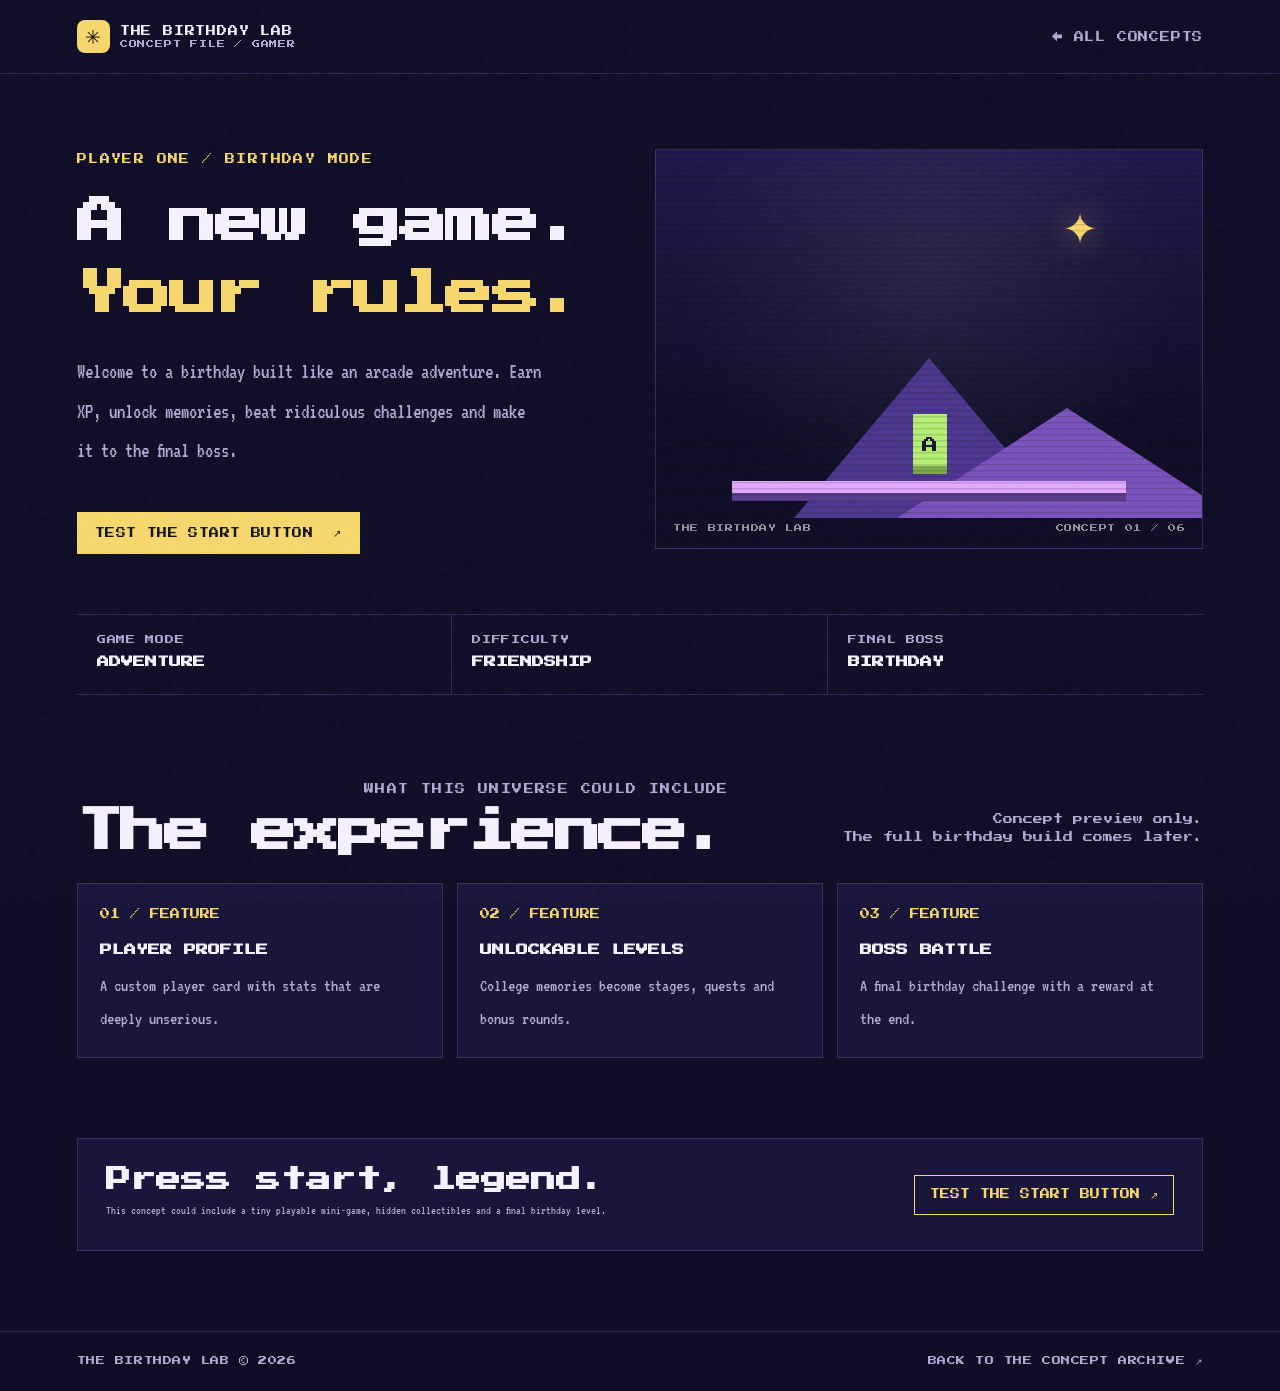
==== themes/gamers-universe.html @ 936d3fc6 "Initial commit" ====
<!DOCTYPE html>
<html lang="en">
<head>
  <meta charset="UTF-8">
  <meta name="viewport" content="width=device-width, initial-scale=1.0">
  <meta name="theme-color" content="#100d27">
  <meta name="description" content="An arcade-inspired birthday experience with pixel energy, playful challenges and collectible surprises.">
  <title>The Gamer's Universe — The Birthday Lab</title>
  <link rel="stylesheet" href="../css/theme-pages.css">
  <script src="../js/theme-page.js" defer></script>
</head>
<body class="gamer" data-theme="gamer">
  <div class="theme-noise"></div>
  <header class="theme-header">
    <a class="theme-brand" href="../index.html"><span class="theme-brand-icon">✳</span><span>THE BIRTHDAY LAB<small>CONCEPT FILE / GAMER</small></span></a>
    <a class="back-link" href="../index.html">← ALL CONCEPTS</a>
  </header>
  <main class="theme-main" data-page="gamer">
    <section class="theme-hero">
      <div class="theme-copy">
        <p class="theme-kicker">PLAYER ONE / BIRTHDAY MODE</p>
        <h1>A new game.<br><em>Your rules.</em></h1>
        <p class="theme-lede">Welcome to a birthday built like an arcade adventure. Earn XP, unlock memories, beat ridiculous challenges and make it to the final boss.</p>
        <button class="theme-cta" data-demo>TEST THE START BUTTON <span>↗</span></button>
      </div>
      <div class="theme-visual" aria-label="The Gamer's Universe concept visual">
        <span class="pixel-moon">✦</span><div class="pixel-hero-mountain"></div><div class="pixel-hero-mountain two"></div><div class="pixel-platform"></div><div class="pixel-hero-player">A</div>
        <div class="visual-footer"><span>THE BIRTHDAY LAB</span><span>CONCEPT 01 / 06</span></div>
      </div>
    </section>
    <section class="theme-stat-row">
      <div class="theme-stat"><small>GAME MODE</small><strong>ADVENTURE</strong></div><div class="theme-stat"><small>DIFFICULTY</small><strong>FRIENDSHIP</strong></div><div class="theme-stat"><small>FINAL BOSS</small><strong>BIRTHDAY</strong></div>
    </section>
    <section class="theme-section">
      <div class="theme-section-heading"><div><p class="theme-kicker">WHAT THIS UNIVERSE COULD INCLUDE</p><h2>The experience.</h2></div><p>Concept preview only.<br>The full birthday build comes later.</p></div>
      <div class="feature-grid">
        <article class="feature-card"><span class="feature-num">01 / FEATURE</span><h3>PLAYER PROFILE</h3><p>A custom player card with stats that are deeply unserious.</p></article><article class="feature-card"><span class="feature-num">02 / FEATURE</span><h3>UNLOCKABLE LEVELS</h3><p>College memories become stages, quests and bonus rounds.</p></article><article class="feature-card"><span class="feature-num">03 / FEATURE</span><h3>BOSS BATTLE</h3><p>A final birthday challenge with a reward at the end.</p></article>
      </div>
    </section>
    <section class="demo-panel">
      <div><h2>Press start, legend.</h2><p>This concept could include a tiny playable mini-game, hidden collectibles and a final birthday level.</p></div>
      <button class="demo-button" data-demo>TEST THE START BUTTON ↗</button>
    </section>
  </main>
  <footer class="theme-footer"><span>THE BIRTHDAY LAB © 2026</span><a href="../index.html">BACK TO THE CONCEPT ARCHIVE ↗</a></footer>
  <dialog class="theme-dialog" id="themeDemo"><p class="theme-kicker">INTERACTIVE CONCEPT PREVIEW</p><h2 id="demoTitle">Nice.</h2><p id="demoText">This is a concept preview.</p><button id="closeDemo">GOT IT</button></dialog>
</body>
</html>
---- css/theme-pages.css ----
@import url('https://fonts.googleapis.com/css2?family=DM+Mono:wght@400;500&family=DM+Sans:wght@400;500;600;700&family=Space+Grotesk:wght@400;500;600;700&family=Syne:wght@400;500;600;700;800&family=Press+Start+2P&family=Orbitron:wght@400;500;600;700;800&family=Special+Elite&family=VT323&family=Cormorant+Garamond:wght@400;500;600;700&family=Manrope:wght@400;500;600;700;800&display=swap');
:root{--page-bg:#111;--page-fg:#f5f3ea;--page-muted:#aaa;--page-accent:#d8f36a;--page-panel:#1a1a18;--page-line:#ffffff24;--page-display:"Space Grotesk",sans-serif;--page-body:"DM Sans",sans-serif;--page-mono:"DM Mono",monospace}
*{box-sizing:border-box}html{scroll-behavior:smooth}body{margin:0;background:var(--page-bg);color:var(--page-fg);font-family:var(--page-body);min-height:100vh}a{color:inherit;text-decoration:none}button{font:inherit;cursor:pointer}button:focus-visible,a:focus-visible{outline:2px solid var(--page-accent);outline-offset:4px}.theme-noise{position:fixed;inset:0;pointer-events:none;z-index:10;opacity:.035;background-image:url("data:image/svg+xml,%3Csvg viewBox='0 0 180 180' xmlns='http://www.w3.org/2000/svg'%3E%3Cfilter id='n'%3E%3CfeTurbulence type='fractalNoise' baseFrequency='.8' numOctaves='3' stitchTiles='stitch'/%3E%3C/filter%3E%3Crect width='100%25' height='100%25' filter='url(%23n)' opacity='.8'/%3E%3C/svg%3E")}
.theme-header{position:relative;z-index:2;display:flex;justify-content:space-between;align-items:center;padding:20px 6%;border-bottom:1px solid var(--page-line);font:10px var(--page-mono);letter-spacing:.08em}.theme-brand{display:flex;align-items:center;gap:10px}.theme-brand-icon{width:33px;height:33px;display:grid;place-items:center;background:var(--page-accent);color:#101010;border-radius:8px;font-size:19px}.theme-brand small{display:block;color:var(--page-muted);font-size:8px;margin-top:4px}.back-link{color:var(--page-muted);transition:color .2s}.back-link:hover{color:var(--page-accent)}.theme-main{max-width:1180px;width:88%;margin:auto}.theme-hero{min-height:540px;display:grid;grid-template-columns:1fr 1fr;align-items:center;gap:30px;padding:65px 0 55px}.theme-kicker{font:10px var(--page-mono);letter-spacing:.14em;color:var(--page-accent);text-transform:uppercase}.theme-hero h1{font:700 clamp(48px,7vw,88px)/.94 var(--page-display);letter-spacing:-.07em;margin:22px 0}.theme-hero h1 em{font-style:normal;color:var(--page-accent)}.theme-lede{font-size:15px;line-height:1.9;color:var(--page-muted);max-width:470px}.theme-cta{display:inline-flex;align-items:center;justify-content:center;gap:20px;padding:15px 18px;margin-top:20px;background:var(--page-accent);color:#151515;border:0;font:500 10px var(--page-mono);letter-spacing:.04em;transition:transform .2s}.theme-cta:hover{transform:translateY(-3px)}.theme-visual{height:400px;position:relative;display:grid;place-items:center;overflow:hidden;border:1px solid var(--page-line);background:var(--page-panel);isolation:isolate}.theme-visual:before{content:"";position:absolute;inset:0;z-index:-1;background:radial-gradient(ellipse at 50% 30%,#ffffff12,transparent 65%)}.visual-footer{position:absolute;bottom:16px;left:17px;right:17px;display:flex;justify-content:space-between;color:#ffffff91;font:8px var(--page-mono);letter-spacing:.08em}.theme-stat-row{display:grid;grid-template-columns:repeat(3,1fr);border-top:1px solid var(--page-line);border-bottom:1px solid var(--page-line);margin-bottom:75px}.theme-stat{padding:20px;border-right:1px solid var(--page-line)}.theme-stat:last-child{border-right:0}.theme-stat small{display:block;color:var(--page-muted);font:9px var(--page-mono);letter-spacing:.08em}.theme-stat strong{display:block;font:600 19px var(--page-display);margin-top:8px}.theme-section{padding:0 0 80px}.theme-section-heading{display:flex;justify-content:space-between;align-items:end;gap:20px;margin-bottom:27px}.theme-section-heading h2{font:600 clamp(30px,4vw,46px)/1.05 var(--page-display);letter-spacing:-.055em;margin:10px 0 0}.theme-section-heading p{color:var(--page-muted);font:10px/1.8 var(--page-mono);text-align:right}.feature-grid{display:grid;grid-template-columns:repeat(3,1fr);gap:14px}.feature-card{padding:22px;background:var(--page-panel);border:1px solid var(--page-line);min-height:170px;transition:transform .2s,border-color .2s}.feature-card:hover{transform:translateY(-4px);border-color:var(--page-accent)}.feature-num{font:10px var(--page-mono);color:var(--page-accent)}.feature-card h3{font:600 19px var(--page-display);margin:18px 0 9px}.feature-card p{font-size:12px;line-height:1.8;color:var(--page-muted);margin:0}.demo-panel{display:grid;grid-template-columns:1fr auto;align-items:center;gap:25px;padding:28px;background:var(--page-panel);border:1px solid var(--page-line);margin-bottom:80px}.demo-panel h2{font:600 25px var(--page-display);margin:0 0 8px}.demo-panel p{font-size:12px;line-height:1.8;color:var(--page-muted);margin:0}.demo-button{border:1px solid var(--page-accent);background:transparent;color:var(--page-accent);padding:13px 15px;font:10px var(--page-mono);white-space:nowrap}.demo-button:hover{background:var(--page-accent);color:#111}.theme-footer{padding:24px 6%;border-top:1px solid var(--page-line);display:flex;justify-content:space-between;gap:12px;color:var(--page-muted);font:9px var(--page-mono);letter-spacing:.06em}.theme-footer span:last-child{color:var(--page-accent)}.theme-dialog{width:min(440px,calc(100% - 28px));padding:30px;background:var(--page-panel);color:var(--page-fg);border:1px solid var(--page-line);text-align:center}.theme-dialog::backdrop{background:#000c;backdrop-filter:blur(8px)}.theme-dialog h2{font:600 30px var(--page-display)}.theme-dialog p{font-size:13px;line-height:1.8;color:var(--page-muted)}.theme-dialog button{padding:12px 16px;background:var(--page-accent);border:0;color:#111;font:10px var(--page-mono)}
/* Theme: pixel arcade */
body[data-theme="gamer"]{--page-bg:#100d27;--page-fg:#f6f0ff;--page-muted:#b4a8d5;--page-accent:#f6d86d;--page-panel:#1a153b;--page-line:#8d72d744;--page-display:"Press Start 2P",monospace;--page-body:"VT323",monospace;--page-mono:"Press Start 2P",monospace}.gamer .theme-hero h1{font-size:clamp(28px,4vw,48px);line-height:1.5;letter-spacing:-.04em}.gamer .theme-lede{font-size:21px}.gamer .theme-visual{background:linear-gradient(#21184d,#100d27 70%)}.gamer .theme-visual:after{content:"";position:absolute;inset:0;background:repeating-linear-gradient(0deg,transparent 0 4px,#0002 5px 6px);pointer-events:none}.pixel-moon{position:absolute;top:54px;right:19%;font-size:43px;color:#f6d86d;text-shadow:0 0 28px #f6d86d88}.pixel-hero-mountain{position:absolute;bottom:30px;width:0;height:0;border-left:135px solid transparent;border-right:135px solid transparent;border-bottom:160px solid #4d368f}.pixel-hero-mountain.two{right:-35px;border-bottom-color:#7953bc;border-left-width:170px;border-right-width:170px;border-bottom-width:110px}.pixel-hero-player{position:absolute;bottom:82px;left:47%;width:34px;height:42px;background:#b5ef75;color:#1a1831;display:grid;place-items:center;font:16px "Press Start 2P";box-shadow:0 -10px 0 #b5ef75,0 8px 0 #7da94c}.pixel-platform{position:absolute;bottom:55px;left:14%;right:14%;height:12px;background:#e2a8ff;box-shadow:0 8px 0 #583d8c}.gamer .theme-stat strong,.gamer .feature-card h3{font-size:12px;line-height:1.8}.gamer .feature-card p{font-size:18px}
/* Theme: glass operating system */
body[data-theme="os"]{--page-bg:#09131d;--page-fg:#effaff;--page-muted:#9cb4c3;--page-accent:#a7f3db;--page-panel:#102331;--page-line:#a7d8ed33;--page-display:"Manrope",sans-serif;--page-body:"DM Sans",sans-serif;--page-mono:"DM Mono",monospace}.os .theme-visual{background:radial-gradient(circle at 80% 20%,#4b8b9a,#19394c 45%,#0c1727)}.os .theme-hero h1{font-weight:800;letter-spacing:-.08em}.glass-orb{position:absolute;width:240px;height:240px;border-radius:50%;background:linear-gradient(135deg,#c6fff0,#72a5e6 50%,#a9a2ff);filter:blur(1px);opacity:.8;box-shadow:0 0 100px #78cbd755}.desktop-window{position:relative;width:78%;padding:18px;border:1px solid #d9f7ff66;border-radius:13px;background:#d9f7ff24;backdrop-filter:blur(18px);box-shadow:0 20px 60px #0005;transform:rotate(-4deg)}.desktop-window .window-controls{display:flex;gap:6px;margin-bottom:28px}.desktop-window .window-controls i{width:8px;height:8px;border-radius:50%;background:#ffb5a9}.desktop-window .window-controls i:nth-child(2){background:#f6d77a}.desktop-window .window-controls i:nth-child(3){background:#a6efb2}.desktop-window strong{font:800 26px var(--page-display)}.desktop-window small{display:block;color:#d2edf5;margin-top:8px;font:9px var(--page-mono)}.desktop-dock{display:flex;gap:8px;margin-top:25px}.desktop-dock span{width:35px;height:35px;display:grid;place-items:center;background:#ffffff22;border:1px solid #ffffff38;border-radius:10px}
/* Theme: classified dossier */
body[data-theme="classified"]{--page-bg:#160f10;--page-fg:#f5ece7;--page-muted:#bba5a0;--page-accent:#f28b78;--page-panel:#211516;--page-line:#c7786940;--page-display:"Special Elite",serif;--page-body:"DM Sans",sans-serif;--page-mono:"DM Mono",monospace}.classified .theme-hero h1{font-family:"Special Elite",serif;letter-spacing:-.04em;font-weight:400}.classified .theme-visual{background:radial-gradient(circle at 60% 40%,#552b2b,#160f10 70%)}.dossier{width:70%;padding:25px 21px;background:#171011;border:1px solid #f28b7866;box-shadow:12px 12px 0 #7d342b44;transform:rotate(-4deg)}.dossier small{font:9px var(--page-mono);color:var(--page-accent)}.dossier strong{display:block;font:26px "Special Elite",serif;margin:25px 0}.dossier p{font:9px var(--page-mono);color:#c1a39c;line-height:2}.redaction{height:9px;background:#a93f36;width:65%;margin:9px 0}.classified-stamp{position:absolute;right:12%;top:18%;padding:8px;border:1px solid var(--page-accent);color:var(--page-accent);font:10px var(--page-mono);transform:rotate(12deg)}
/* Theme: retro web */
body[data-theme="internet"]{--page-bg:#e9f0d9;--page-fg:#193941;--page-muted:#4f6a6c;--page-accent:#f45b8a;--page-panel:#f9ffe9;--page-line:#28464b55;--page-display:"Syne",sans-serif;--page-body:"DM Sans",sans-serif;--page-mono:"VT323",monospace}.internet .theme-header{border-color:#28464b55}.internet .theme-brand-icon{background:#f45b8a;color:#18343c}.internet .theme-hero h1{font-weight:800;text-shadow:3px 3px #f8d86e;letter-spacing:-.07em}.internet .theme-visual{background:#bde5e3;border:2px solid #28464b}.retro-window{width:79%;background:#fffdeb;border:3px solid #28464b;box-shadow:7px 8px 0 #f45b8a;transform:rotate(-3deg);color:#193941}.retro-window-bar{display:flex;align-items:center;gap:6px;padding:8px;background:#a4d9d0;border-bottom:3px solid #28464b;font:13px var(--page-mono)}.retro-window-bar i{width:8px;height:8px;border:1px solid #28464b;border-radius:50%}.retro-window-body{text-align:center;padding:24px 12px}.retro-window-body small{font:12px var(--page-mono)}.retro-window-body strong{display:block;margin:15px 0;font:800 clamp(22px,3vw,36px)/.95 Syne;color:#f45b8a;text-shadow:2px 2px #f8d86e}.retro-window-body span{font:12px var(--page-mono)}.internet .theme-stat,.internet .feature-card,.internet .demo-panel{border-color:#28464b55}.internet .theme-cta{background:#193941;color:#f9ffe9}.internet .theme-cta:hover{background:#f45b8a;color:#193941}
/* Theme: premium awards */
body[data-theme="awards"]{--page-bg:#130f0a;--page-fg:#f9f0dc;--page-muted:#c3b28f;--page-accent:#e7c77f;--page-panel:#20190f;--page-line:#c9a45b40;--page-display:"Cormorant Garamond",serif;--page-body:"Manrope",sans-serif;--page-mono:"DM Mono",monospace}.awards .theme-hero h1{font-size:clamp(58px,8vw,96px);font-weight:500;letter-spacing:-.055em}.awards .theme-visual{background:radial-gradient(ellipse at 50% 45%,#68491f,#130f0a 70%)}.award-ring{position:absolute;width:250px;height:250px;border:1px solid #e7c77f88;border-radius:50%;box-shadow:0 0 70px #e7c77f18,inset 0 0 50px #e7c77f10}.award-cup{position:relative;color:#e7c77f;font-size:105px;text-shadow:0 0 35px #e7c77f55}.award-caption{position:absolute;bottom:47px;color:#e7c77f;font:10px var(--page-mono);letter-spacing:.2em}.awards .theme-cta{background:#e7c77f;color:#241a0c}.awards .feature-card h3{font-family:"Cormorant Garamond",serif;font-size:25px}
/* Theme: friendship map */
body[data-theme="quest"]{--page-bg:#10251f;--page-fg:#f1f2df;--page-muted:#a7bda9;--page-accent:#e6d58e;--page-panel:#18362b;--page-line:#d1e2b633;--page-display:"Space Grotesk",sans-serif;--page-body:"DM Sans",sans-serif;--page-mono:"DM Mono",monospace}.quest .theme-visual{background:linear-gradient(#173b3b,#244b3c 66%,#183329)}.quest-moon{position:absolute;top:50px;right:21%;width:55px;height:55px;border-radius:50%;background:#e6d58e;box-shadow:0 0 45px #e6d58e55}.quest-mountain{position:absolute;bottom:30px;width:0;height:0;border-left:155px solid transparent;border-right:155px solid transparent;border-bottom:160px solid #37674d}.quest-mountain.two{right:-45px;border-bottom-color:#234b3b;border-left-width:180px;border-right-width:180px;border-bottom-width:125px}.quest-route{position:absolute;right:25%;bottom:45px;width:130px;height:155px;border:2px dashed #e6d58e;border-left-color:transparent;border-radius:50%;transform:rotate(28deg)}.quest-marker{position:absolute;top:35%;right:31%;width:30px;height:30px;display:grid;place-items:center;background:#e6d58e;color:#1a382d;border-radius:50% 50% 50% 0;transform:rotate(-45deg)}.quest-marker span{transform:rotate(45deg)}.quest .theme-hero h1{letter-spacing:-.08em}
@media(max-width:800px){.theme-hero{grid-template-columns:1fr;gap:35px;padding:55px 0}.theme-visual{height:340px}.theme-stat-row{margin-bottom:55px}.feature-grid{grid-template-columns:repeat(2,1fr)}.theme-section-heading{align-items:start;flex-direction:column}.theme-section-heading p{text-align:left}.theme-stat strong{font-size:16px}}
@media(max-width:520px){.theme-header{padding:15px 5%;font-size:8px}.theme-brand{gap:7px}.theme-brand-icon{width:29px;height:29px}.theme-main{width:90%}.theme-hero{padding:45px 0 38px;min-height:0}.theme-hero h1{font-size:clamp(46px,13vw,68px)}.gamer .theme-hero h1{font-size:25px}.theme-lede{font-size:13px}.theme-visual{height:285px}.theme-stat-row{grid-template-columns:1fr;margin-bottom:50px}.theme-stat{border-right:0;border-bottom:1px solid var(--page-line);padding:14px 16px;display:flex;align-items:center;justify-content:space-between;gap:15px}.theme-stat:last-child{border-bottom:0}.theme-stat strong{margin-top:0;text-align:right}.feature-grid{grid-template-columns:1fr}.feature-card{min-height:0;padding:19px}.theme-section{padding-bottom:55px}.demo-panel{grid-template-columns:1fr;padding:21px;margin-bottom:55px}.demo-button{width:100%}.theme-footer{padding:20px 5%;font-size:8px;flex-wrap:wrap}.internet .theme-hero h1{font-size:clamp(44px,12vw,65px)}}
@media(prefers-reduced-motion:reduce){*,*::before,*::after{animation-duration:.01ms!important;animation-iteration-count:1!important;scroll-behavior:auto!important;transition-duration:.01ms!important}}
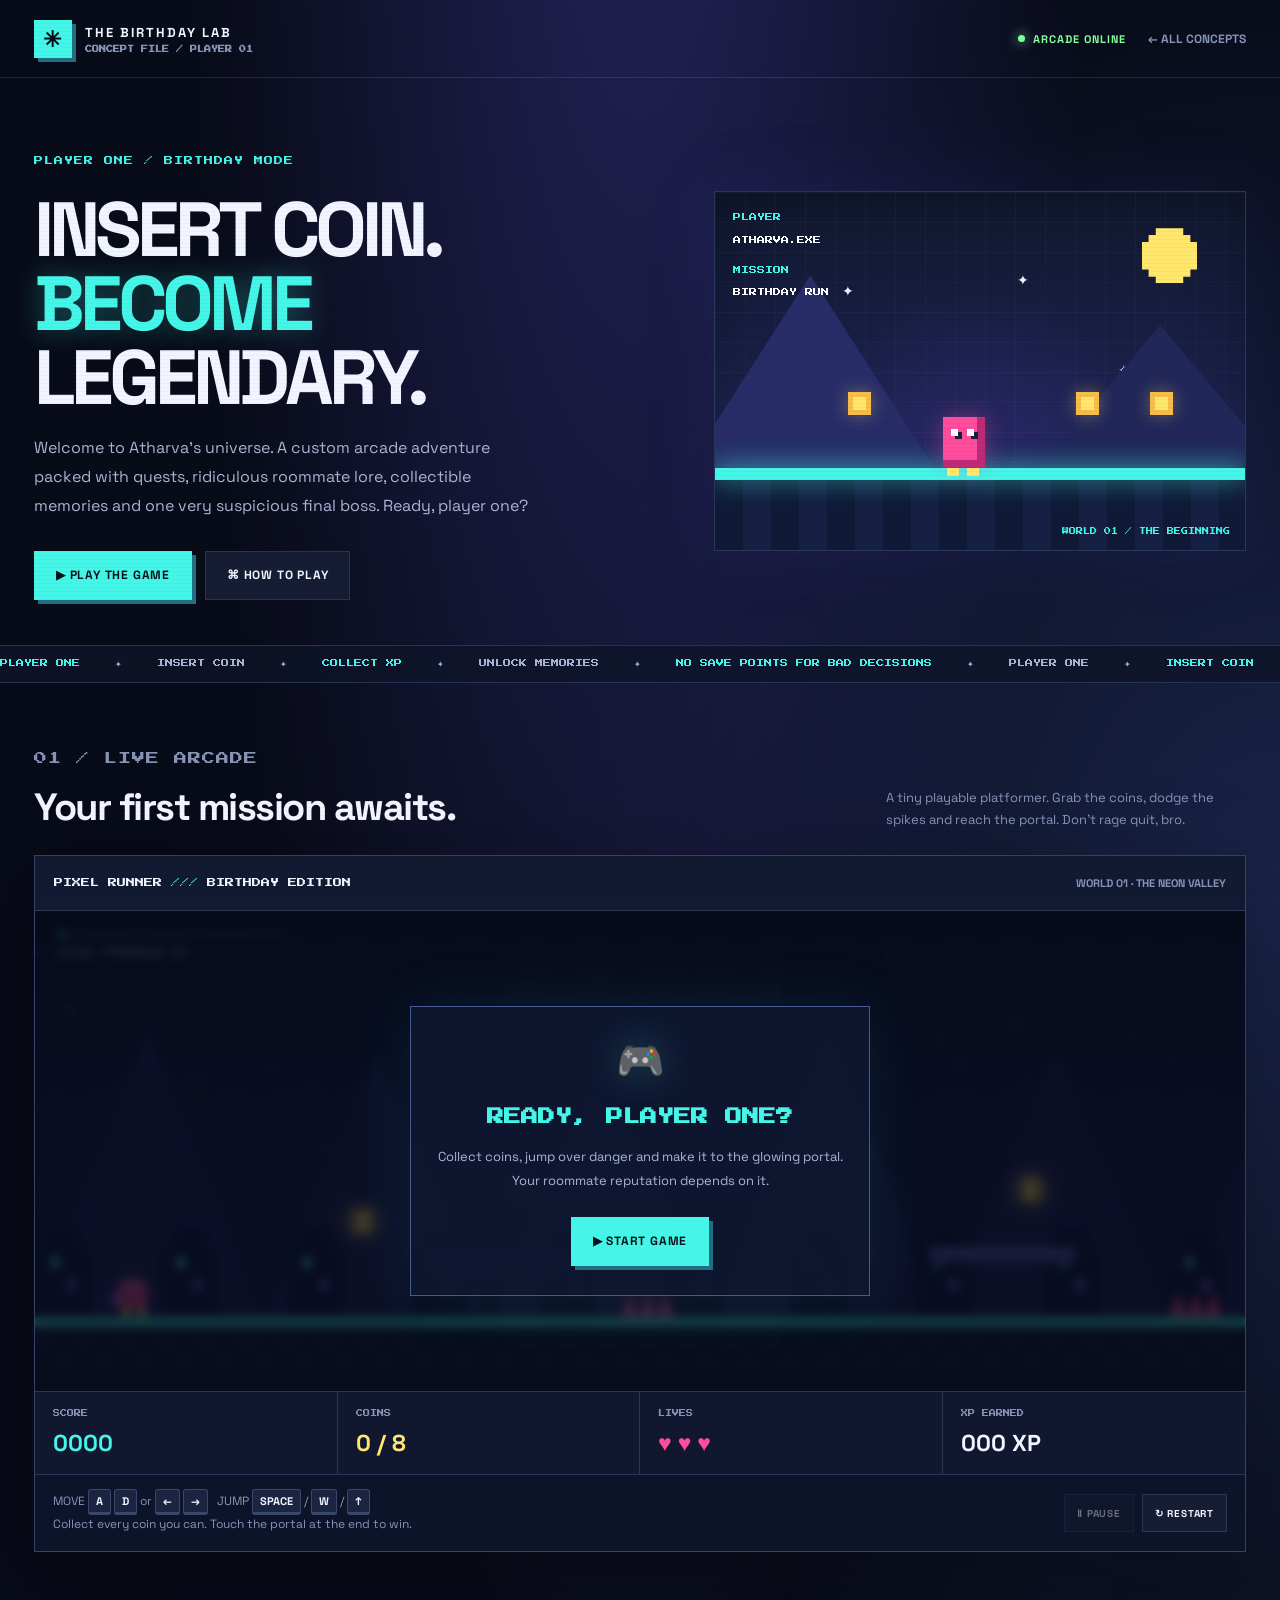
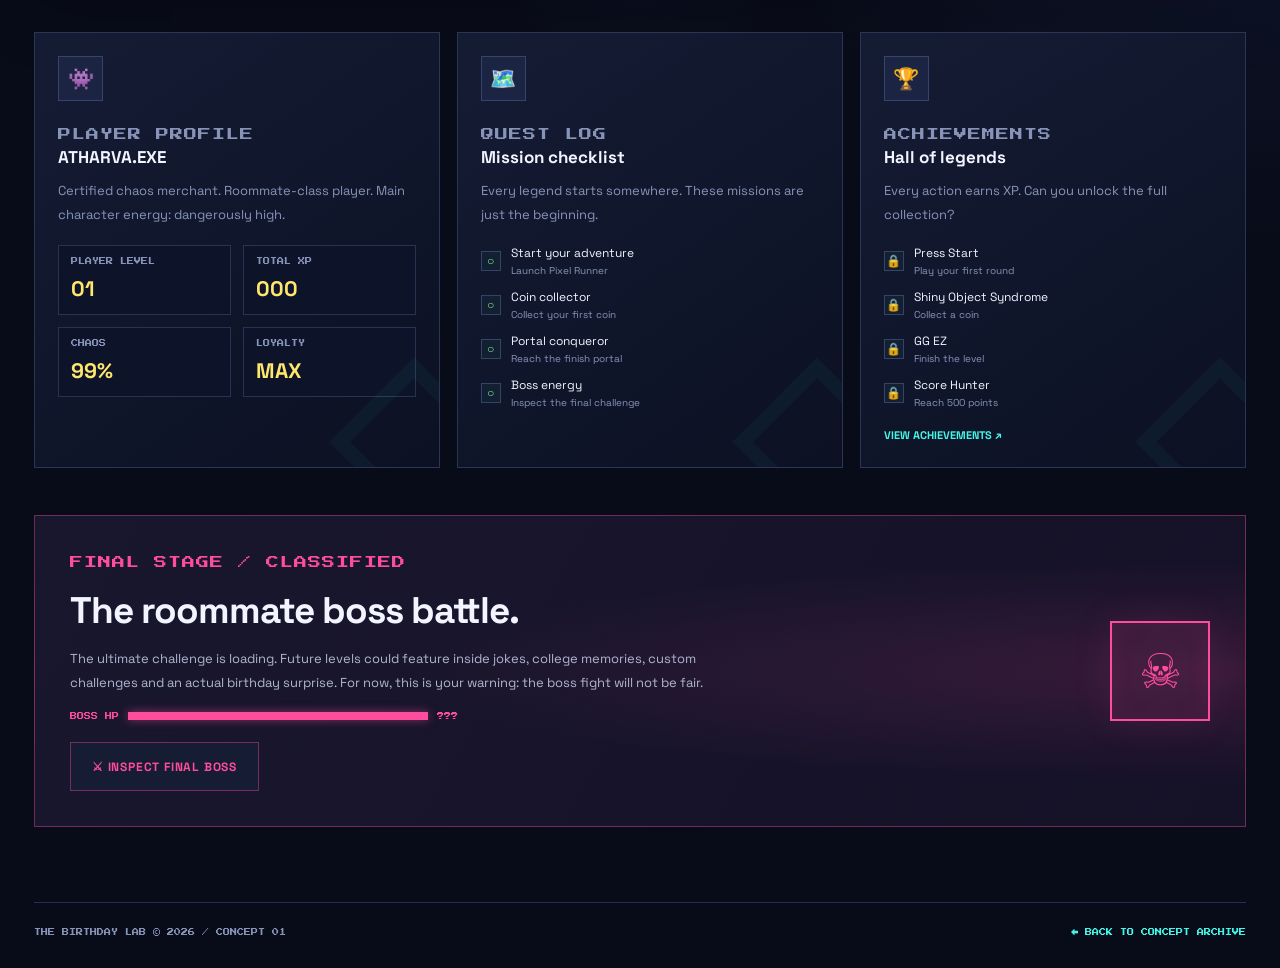
==== commit bae4096f: "feat(themes): add interactive arcade platformer and retro UI to gamers-universe theme" ====
--- a/themes/gamers-universe.html
+++ b/themes/gamers-universe.html
@@ -3,46 +3,1964 @@
 <head>
   <meta charset="UTF-8">
   <meta name="viewport" content="width=device-width, initial-scale=1.0">
-  <meta name="theme-color" content="#100d27">
-  <meta name="description" content="An arcade-inspired birthday experience with pixel energy, playful challenges and collectible surprises.">
+  <meta name="theme-color" content="#080b18">
+  <meta name="description" content="The Gamer's Universe — a playable arcade birthday adventure for Atharva.">
   <title>The Gamer's Universe — The Birthday Lab</title>
-  <link rel="stylesheet" href="../css/theme-pages.css">
-  <script src="../js/theme-page.js" defer></script>
+  <link rel="preconnect" href="https://fonts.googleapis.com">
+  <link rel="preconnect" href="https://fonts.gstatic.com" crossorigin>
+  <link href="https://fonts.googleapis.com/css2?family=Press+Start+2P&family=Space+Grotesk:wght@400;500;600;700&display=swap" rel="stylesheet">
+
+  <style>
+    :root {
+      --bg: #080b18;
+      --panel: #10162b;
+      --panel2: #151d35;
+      --line: #2a3658;
+      --cyan: #45f6e8;
+      --pink: #ff4d9d;
+      --yellow: #ffe66d;
+      --purple: #9b7bff;
+      --green: #83ff9b;
+      --white: #f2f5ff;
+      --muted: #8794b8;
+      --pixel: "Press Start 2P", monospace;
+      --body: "Space Grotesk", sans-serif;
+    }
+
+    * { box-sizing: border-box; }
+
+    html { scroll-behavior: smooth; }
+
+    body {
+      margin: 0;
+      min-height: 100vh;
+      overflow-x: hidden;
+      background:
+        radial-gradient(ellipse at 50% -15%, #24245a 0%, transparent 50%),
+        radial-gradient(ellipse at 100% 35%, #192448 0%, transparent 40%),
+        var(--bg);
+      color: var(--white);
+      font-family: var(--body);
+    }
+
+    body::before {
+      content: "";
+      position: fixed;
+      inset: 0;
+      pointer-events: none;
+      z-index: 20;
+      opacity: .12;
+      background: repeating-linear-gradient(
+        transparent 0 3px,
+        rgba(0, 0, 0, .22) 3px 4px
+      );
+    }
+
+    button, a { font: inherit; }
+    button { color: inherit; }
+
+    button:focus-visible, a:focus-visible {
+      outline: 2px solid var(--cyan);
+      outline-offset: 4px;
+    }
+
+    button:disabled {
+      opacity: .4;
+      cursor: not-allowed;
+    }
+
+    a { color: inherit; text-decoration: none; }
+
+    .page-shell {
+      width: min(1450px, 100%);
+      padding: 0 34px;
+      margin: auto;
+    }
+
+    .topbar {
+      height: 78px;
+      display: flex;
+      align-items: center;
+      justify-content: space-between;
+      gap: 20px;
+      border-bottom: 1px solid rgba(111, 134, 195, .2);
+    }
+
+    .brand {
+      display: flex;
+      align-items: center;
+      gap: 13px;
+      font-size: 13px;
+      font-weight: 700;
+      letter-spacing: 2px;
+    }
+
+    .brand-icon {
+      width: 38px;
+      height: 38px;
+      display: grid;
+      place-items: center;
+      color: var(--bg);
+      background: var(--cyan);
+      font-size: 22px;
+      box-shadow: 4px 4px 0 #226f83;
+    }
+
+    .brand small {
+      display: block;
+      margin-top: 5px;
+      color: var(--muted);
+      font-family: var(--pixel);
+      font-size: 7px;
+      letter-spacing: 0;
+    }
+
+    .topbar-right {
+      display: flex;
+      align-items: center;
+      gap: 22px;
+    }
+
+    .server-status {
+      display: flex;
+      align-items: center;
+      gap: 8px;
+      color: var(--green);
+      font-size: 11px;
+      font-weight: 700;
+      letter-spacing: 1px;
+    }
+
+    .status-dot {
+      width: 7px;
+      height: 7px;
+      border-radius: 50%;
+      background: var(--green);
+      box-shadow: 0 0 12px var(--green);
+      animation: blink 1.4s infinite;
+    }
+
+    .back-link {
+      color: var(--muted);
+      font-size: 12px;
+      font-weight: 700;
+      transition: color .2s;
+    }
+
+    .back-link:hover { color: var(--cyan); }
+
+    .eyebrow {
+      color: var(--cyan);
+      font-family: var(--pixel);
+      font-size: 9px;
+      line-height: 1.9;
+      letter-spacing: 1px;
+    }
+
+    .hero {
+      display: grid;
+      grid-template-columns: 1fr .85fr;
+      align-items: center;
+      gap: 55px;
+      padding: 65px 0 45px;
+    }
+
+    .hero-copy { max-width: 650px; }
+
+    .hero h1 {
+      margin: 24px 0 20px;
+      font-size: clamp(48px, 6vw, 84px);
+      line-height: .96;
+      letter-spacing: -5px;
+      font-weight: 700;
+    }
+
+    .hero h1 .highlight {
+      color: var(--cyan);
+      text-shadow: 0 0 28px rgba(69, 246, 232, .32);
+    }
+
+    .hero-description {
+      max-width: 510px;
+      color: #aab4d2;
+      font-size: 16px;
+      line-height: 1.8;
+    }
+
+    .hero-buttons {
+      display: flex;
+      flex-wrap: wrap;
+      gap: 13px;
+      margin-top: 30px;
+    }
+
+    .btn {
+      min-height: 49px;
+      display: inline-flex;
+      align-items: center;
+      justify-content: center;
+      gap: 12px;
+      padding: 0 21px;
+      border: 1px solid var(--line);
+      background: #151c33;
+      cursor: pointer;
+      font-size: 12px;
+      font-weight: 700;
+      letter-spacing: .8px;
+      transition: transform .2s, box-shadow .2s, border-color .2s;
+    }
+
+    .btn:hover:not(:disabled) {
+      transform: translateY(-3px);
+      border-color: var(--cyan);
+    }
+
+    .btn-primary {
+      color: #06131c;
+      background: var(--cyan);
+      border-color: var(--cyan);
+      box-shadow: 4px 4px 0 #236e83;
+    }
+
+    .btn-primary:hover:not(:disabled) {
+      box-shadow: 0 0 25px rgba(69, 246, 232, .28);
+    }
+
+    .btn-pink {
+      color: var(--pink);
+      border-color: rgba(255, 77, 157, .4);
+    }
+
+    .pixel-art {
+      position: relative;
+      min-height: 360px;
+      overflow: hidden;
+      border: 1px solid #29375b;
+      background:
+        radial-gradient(ellipse at 50% 90%, rgba(73, 53, 170, .35), transparent 50%),
+        linear-gradient(180deg, #11182e 0%, #1d2350 68%, #10152b 100%);
+      box-shadow: 0 0 70px rgba(76, 71, 201, .12), inset 0 0 60px rgba(0,0,0,.25);
+      isolation: isolate;
+    }
+
+    .pixel-art::before {
+      content: "";
+      position: absolute;
+      inset: 0;
+      opacity: .24;
+      background-image:
+        linear-gradient(rgba(124, 149, 221, .2) 1px, transparent 1px),
+        linear-gradient(90deg, rgba(124, 149, 221, .2) 1px, transparent 1px);
+      background-size: 30px 30px;
+    }
+
+    .pixel-art::after {
+      content: "";
+      position: absolute;
+      left: 0;
+      right: 0;
+      bottom: 0;
+      height: 75px;
+      background: repeating-linear-gradient(90deg, #101a37 0 28px, #152042 28px 56px);
+      border-top: 4px solid #45f6e8;
+      box-shadow: 0 -8px 30px rgba(69,246,232,.13);
+    }
+
+    .pixel-moon {
+      position: absolute;
+      top: 36px;
+      right: 48px;
+      width: 55px;
+      height: 55px;
+      background: var(--yellow);
+      box-shadow: 0 0 40px rgba(255,230,109,.28);
+      clip-path: polygon(25% 0, 75% 0, 75% 12%, 88% 12%, 88% 25%, 100% 25%, 100% 75%, 88% 75%, 88% 88%, 75% 88%, 75% 100%, 25% 100%, 25% 88%, 12% 88%, 12% 75%, 0 75%, 0 25%, 12% 25%, 12% 12%, 25% 12%);
+      animation: float 4s ease-in-out infinite;
+    }
+
+    .star {
+      position: absolute;
+      color: var(--white);
+      font-size: 14px;
+      animation: twinkle 2.2s infinite alternate;
+    }
+
+    .mountain {
+      position: absolute;
+      bottom: 65px;
+      width: 270px;
+      height: 210px;
+      background: #282d68;
+      clip-path: polygon(50% 0, 100% 100%, 0 100%);
+    }
+
+    .mountain.one { left: -40px; }
+    .mountain.two {
+      right: -50px;
+      height: 160px;
+      background: #22275a;
+    }
+
+    .platform {
+      position: absolute;
+      z-index: 3;
+      left: 0;
+      right: 0;
+      bottom: 70px;
+      height: 12px;
+      background: var(--cyan);
+      box-shadow: 0 0 25px rgba(69,246,232,.6);
+    }
+
+    .pixel-player {
+      position: absolute;
+      z-index: 4;
+      left: 43%;
+      bottom: 82px;
+      width: 42px;
+      height: 51px;
+      background: var(--pink);
+      box-shadow: inset -8px -8px 0 #bc2c76, 0 0 22px rgba(255,77,157,.35);
+      animation: player-hop 1.7s ease-in-out infinite;
+    }
+
+    .pixel-player::before {
+      content: "";
+      position: absolute;
+      top: 12px;
+      left: 8px;
+      width: 7px;
+      height: 7px;
+      background: white;
+      box-shadow: 16px 0 white, 4px 3px 0 #18203c, 20px 3px 0 #18203c;
+    }
+
+    .pixel-player::after {
+      content: "";
+      position: absolute;
+      left: 4px;
+      bottom: -8px;
+      width: 12px;
+      height: 8px;
+      background: var(--yellow);
+      box-shadow: 20px 0 var(--yellow);
+    }
+
+    .pixel-coin {
+      position: absolute;
+      z-index: 3;
+      bottom: 135px;
+      width: 23px;
+      height: 23px;
+      background: var(--yellow);
+      border: 5px solid #f7bd4a;
+      box-shadow: 0 0 17px rgba(255,230,109,.35);
+      animation: coin-float 1.3s ease-in-out infinite alternate;
+    }
+
+    .pixel-coin.c1 { left: 25%; }
+    .pixel-coin.c2 { left: 68%; animation-delay: .4s; }
+    .pixel-coin.c3 { left: 82%; animation-delay: .8s; }
+
+    .visual-hud {
+      position: absolute;
+      z-index: 5;
+      top: 18px;
+      left: 18px;
+      display: flex;
+      flex-direction: column;
+      gap: 8px;
+      font-family: var(--pixel);
+      font-size: 8px;
+      line-height: 1.8;
+    }
+
+    .hud-label { color: var(--cyan); }
+    .hud-value { color: white; }
+
+    .visual-tag {
+      position: absolute;
+      z-index: 5;
+      right: 15px;
+      bottom: 15px;
+      font-family: var(--pixel);
+      color: var(--cyan);
+      font-size: 7px;
+    }
+
+    .ticker {
+      overflow: hidden;
+      border-top: 1px solid #263354;
+      border-bottom: 1px solid #263354;
+      background: rgba(14, 20, 41, .8);
+    }
+
+    .ticker-track {
+      width: max-content;
+      display: flex;
+      gap: 35px;
+      padding: 13px 0;
+      animation: ticker 24s linear infinite;
+      color: #a8b4d3;
+      font-family: var(--pixel);
+      font-size: 8px;
+    }
+
+    .ticker-track span:nth-child(odd) { color: var(--cyan); }
+
+    .game-section { padding: 65px 0 30px; }
+
+    .section-heading {
+      display: flex;
+      align-items: end;
+      justify-content: space-between;
+      gap: 20px;
+      margin-bottom: 24px;
+    }
+
+    .section-heading h2 {
+      margin: 13px 0 0;
+      font-size: clamp(25px, 4vw, 38px);
+      letter-spacing: -1.5px;
+    }
+
+    .section-heading p {
+      margin: 0;
+      max-width: 360px;
+      color: var(--muted);
+      font-size: 13px;
+      line-height: 1.7;
+    }
+
+    .game-shell {
+      overflow: hidden;
+      border: 1px solid #344367;
+      background: #0d1328;
+      box-shadow: 0 25px 90px rgba(0,0,0,.25);
+    }
+
+    .game-topline {
+      min-height: 55px;
+      display: flex;
+      align-items: center;
+      justify-content: space-between;
+      gap: 15px;
+      padding: 12px 19px;
+      border-bottom: 1px solid #2b3657;
+      background: #121a32;
+    }
+
+    .game-name {
+      font-family: var(--pixel);
+      font-size: 9px;
+      line-height: 1.8;
+    }
+
+    .game-name span { color: var(--cyan); }
+
+    .game-level {
+      color: var(--muted);
+      font-size: 11px;
+      font-weight: 700;
+    }
+
+    .game-stage {
+      position: relative;
+      background: #111735;
+    }
+
+    #gameCanvas {
+      display: block;
+      width: 100%;
+      aspect-ratio: 16 / 7;
+      min-height: 260px;
+      max-height: 480px;
+      image-rendering: pixelated;
+      touch-action: none;
+    }
+
+    .game-overlay {
+      position: absolute;
+      inset: 0;
+      z-index: 4;
+      display: flex;
+      align-items: center;
+      justify-content: center;
+      padding: 20px;
+      background: rgba(5, 8, 22, .78);
+      backdrop-filter: blur(5px);
+      transition: opacity .25s, visibility .25s;
+    }
+
+    .game-overlay.hidden {
+      opacity: 0;
+      visibility: hidden;
+      pointer-events: none;
+    }
+
+    .overlay-card {
+      width: min(460px, 100%);
+      padding: 29px 24px;
+      text-align: center;
+      border: 1px solid #485a8b;
+      background: rgba(15, 23, 48, .97);
+      box-shadow: 0 0 60px rgba(69,246,232,.08);
+    }
+
+    .overlay-icon {
+      margin-bottom: 17px;
+      font-size: 39px;
+      filter: drop-shadow(0 0 18px rgba(69,246,232,.25));
+    }
+
+    .overlay-card h3 {
+      margin: 0 0 13px;
+      color: var(--cyan);
+      font-family: var(--pixel);
+      font-size: clamp(12px, 2vw, 17px);
+      line-height: 1.8;
+    }
+
+    .overlay-card p {
+      color: #aab6d6;
+      font-size: 13px;
+      line-height: 1.8;
+    }
+
+    .overlay-card .btn { margin-top: 12px; }
+
+    .game-hud {
+      display: grid;
+      grid-template-columns: repeat(4, 1fr);
+      border-top: 1px solid #2b3657;
+      border-bottom: 1px solid #2b3657;
+      background: #10172e;
+    }
+
+    .hud-stat {
+      padding: 16px 18px;
+      border-right: 1px solid #2b3657;
+    }
+
+    .hud-stat:last-child { border-right: 0; }
+
+    .hud-stat small {
+      display: block;
+      color: var(--muted);
+      font-family: var(--pixel);
+      font-size: 7px;
+      line-height: 1.8;
+    }
+
+    .hud-stat strong {
+      display: block;
+      margin-top: 8px;
+      font-size: 23px;
+      font-weight: 700;
+    }
+
+    .hud-stat strong.cyan { color: var(--cyan); }
+    .hud-stat strong.yellow { color: var(--yellow); }
+    .hud-stat strong.pink { color: var(--pink); }
+
+    .game-controls {
+      display: flex;
+      align-items: center;
+      justify-content: space-between;
+      gap: 20px;
+      padding: 15px 18px;
+    }
+
+    .controls-copy {
+      color: var(--muted);
+      font-size: 12px;
+      line-height: 1.9;
+    }
+
+    kbd {
+      padding: 4px 7px;
+      border: 1px solid #394769;
+      border-bottom-width: 3px;
+      border-radius: 3px;
+      color: var(--white);
+      background: #1b2542;
+      font-family: var(--body);
+      font-size: 11px;
+      font-weight: 700;
+    }
+
+    .game-action-buttons {
+      display: flex;
+      flex-wrap: wrap;
+      gap: 8px;
+    }
+
+    .game-action-buttons .btn {
+      min-height: 38px;
+      padding: 0 12px;
+      font-size: 10px;
+    }
+
+    .touch-controls {
+      display: none;
+      align-items: center;
+      justify-content: space-between;
+      gap: 10px;
+      padding: 13px;
+      border-top: 1px solid #2b3657;
+      background: #0b1125;
+    }
+
+    .touch-group {
+      display: flex;
+      gap: 8px;
+    }
+
+    .touch-btn {
+      width: 54px;
+      height: 48px;
+      border: 1px solid #394769;
+      background: #182442;
+      font-size: 20px;
+      touch-action: none;
+      user-select: none;
+    }
+
+    .touch-btn:active {
+      color: var(--cyan);
+      border-color: var(--cyan);
+      background: #253456;
+    }
+
+    .dashboard {
+      display: grid;
+      grid-template-columns: 1.05fr 1fr 1fr;
+      gap: 17px;
+      padding: 50px 0 35px;
+    }
+
+    .dash-card {
+      position: relative;
+      overflow: hidden;
+      padding: 23px;
+      border: 1px solid #2b3657;
+      background: linear-gradient(145deg, rgba(21,29,54,.94), rgba(12,17,35,.94));
+      transition: transform .25s, border-color .25s;
+    }
+
+    .dash-card:hover {
+      transform: translateY(-5px);
+      border-color: #52668e;
+    }
+
+    .dash-card::after {
+      content: "";
+      position: absolute;
+      width: 90px;
+      height: 90px;
+      right: -35px;
+      bottom: -35px;
+      border: 15px solid rgba(69,246,232,.04);
+      transform: rotate(45deg);
+      pointer-events: none;
+    }
+
+    .dash-icon {
+      width: 45px;
+      height: 45px;
+      display: grid;
+      place-items: center;
+      margin-bottom: 22px;
+      border: 1px solid #35456a;
+      background: #1b2543;
+      font-size: 21px;
+    }
+
+    .dash-card h3 {
+      margin: 0 0 11px;
+      font-size: 17px;
+    }
+
+    .dash-card p {
+      margin: 0;
+      color: var(--muted);
+      font-size: 13px;
+      line-height: 1.8;
+    }
+
+    .dash-link {
+      display: inline-block;
+      margin-top: 19px;
+      padding: 0;
+      border: 0;
+      color: var(--cyan);
+      background: transparent;
+      font-size: 11px;
+      font-weight: 700;
+      cursor: pointer;
+    }
+
+    .profile-stats {
+      display: grid;
+      grid-template-columns: 1fr 1fr;
+      gap: 12px;
+      margin-top: 19px;
+    }
+
+    .mini-stat {
+      padding: 12px;
+      background: #0d1429;
+      border: 1px solid #263454;
+    }
+
+    .mini-stat small {
+      display: block;
+      color: var(--muted);
+      font-family: var(--pixel);
+      font-size: 7px;
+    }
+
+    .mini-stat strong {
+      display: block;
+      margin-top: 10px;
+      color: var(--yellow);
+      font-size: 21px;
+    }
+
+    .quest-list {
+      display: flex;
+      flex-direction: column;
+      gap: 12px;
+      margin-top: 19px;
+    }
+
+    .quest-row {
+      display: flex;
+      align-items: center;
+      gap: 10px;
+      font-size: 12px;
+    }
+
+    .quest-check {
+      width: 20px;
+      height: 20px;
+      display: grid;
+      place-items: center;
+      flex: 0 0 auto;
+      border: 1px solid #344465;
+      color: var(--green);
+      background: #131f32;
+    }
+
+    .quest-row small {
+      display: block;
+      margin-top: 3px;
+      color: var(--muted);
+      font-size: 10px;
+    }
+
+    .boss-section {
+      position: relative;
+      display: grid;
+      grid-template-columns: 1fr auto;
+      align-items: center;
+      gap: 25px;
+      overflow: hidden;
+      margin: 12px 0 75px;
+      padding: 35px;
+      border: 1px solid rgba(255,77,157,.4);
+      background:
+        radial-gradient(ellipse at 100% 50%, rgba(255,77,157,.15), transparent 50%),
+        linear-gradient(120deg, #19172e, #151127);
+    }
+
+    .boss-section .eyebrow { color: var(--pink); }
+
+    .boss-section h2 {
+      margin: 13px 0;
+      font-size: clamp(24px, 4vw, 37px);
+      letter-spacing: -1px;
+    }
+
+    .boss-section p {
+      max-width: 650px;
+      margin: 0;
+      color: #b1b6d0;
+      font-size: 13px;
+      line-height: 1.8;
+    }
+
+    .boss-art {
+      width: 100px;
+      height: 100px;
+      display: grid;
+      place-items: center;
+      border: 2px solid var(--pink);
+      color: var(--pink);
+      background: rgba(255,77,157,.08);
+      font-size: 48px;
+      box-shadow: 0 0 40px rgba(255,77,157,.1), inset 0 0 25px rgba(255,77,157,.08);
+      animation: boss-pulse 2.5s infinite;
+    }
+
+    .boss-health {
+      display: flex;
+      align-items: center;
+      gap: 9px;
+      margin-top: 18px;
+    }
+
+    .boss-health span {
+      color: var(--pink);
+      font-family: var(--pixel);
+      font-size: 7px;
+      white-space: nowrap;
+    }
+
+    .health-bar {
+      width: min(300px, 50%);
+      height: 8px;
+      background: #3a1e3a;
+    }
+
+    .health-bar span {
+      display: block;
+      width: 100%;
+      height: 100%;
+      background: var(--pink);
+      box-shadow: 0 0 10px rgba(255,77,157,.5);
+    }
+
+    .footer {
+      display: flex;
+      align-items: center;
+      justify-content: space-between;
+      gap: 20px;
+      padding: 23px 0 28px;
+      border-top: 1px solid #25304e;
+      color: var(--muted);
+      font-family: var(--pixel);
+      font-size: 7px;
+      line-height: 2;
+    }
+
+    .footer a { color: var(--cyan); }
+
+    .toast {
+      position: fixed;
+      z-index: 50;
+      right: 22px;
+      bottom: 22px;
+      max-width: min(340px, calc(100vw - 44px));
+      padding: 15px 18px;
+      border: 1px solid var(--cyan);
+      background: #111a30;
+      box-shadow: 0 10px 40px rgba(0,0,0,.4), 0 0 25px rgba(69,246,232,.08);
+      font-size: 12px;
+      line-height: 1.7;
+      opacity: 0;
+      transform: translateY(20px);
+      pointer-events: none;
+      transition: opacity .25s, transform .25s;
+    }
+
+    .toast.show {
+      opacity: 1;
+      transform: translateY(0);
+    }
+
+    .toast strong {
+      display: block;
+      margin-bottom: 4px;
+      color: var(--cyan);
+    }
+
+    .modal {
+      position: fixed;
+      inset: 0;
+      z-index: 40;
+      display: grid;
+      place-items: center;
+      padding: 20px;
+      background: rgba(3,5,15,.8);
+      backdrop-filter: blur(8px);
+    }
+
+    .modal[hidden] { display: none; }
+
+    .modal-card {
+      width: min(520px, 100%);
+      padding: 28px;
+      border: 1px solid #40527a;
+      background: #10172e;
+      box-shadow: 0 0 70px rgba(69,246,232,.08);
+    }
+
+    .modal-card h2 {
+      margin: 12px 0;
+      font-size: 28px;
+    }
+
+    .modal-card p {
+      color: #aab6d6;
+      font-size: 13px;
+      line-height: 1.8;
+    }
+
+    .achievement {
+      display: flex;
+      align-items: center;
+      gap: 13px;
+      margin: 19px 0;
+      padding: 15px;
+      border: 1px solid #304263;
+      background: #151f3a;
+    }
+
+    .achievement-icon { font-size: 30px; }
+
+    .achievement strong {
+      display: block;
+      font-size: 13px;
+    }
+
+    .achievement small {
+      display: block;
+      margin-top: 5px;
+      color: var(--muted);
+      font-size: 11px;
+    }
+
+    @keyframes blink { 50% { opacity: .35; } }
+    @keyframes float { 50% { transform: translateY(-9px); } }
+    @keyframes twinkle { to { opacity: .35; transform: scale(.8); } }
+    @keyframes player-hop { 50% { transform: translateY(-13px); } }
+    @keyframes coin-float { to { transform: translateY(-9px); } }
+    @keyframes boss-pulse {
+      50% { box-shadow: 0 0 55px rgba(255,77,157,.28), inset 0 0 30px rgba(255,77,157,.12); }
+    }
+    @keyframes ticker { to { transform: translateX(-50%); } }
+
+    @media (max-width: 950px) {
+      .hero { grid-template-columns: 1fr; gap: 35px; }
+      .hero-copy { max-width: 750px; }
+      .pixel-art { min-height: 330px; }
+      .dashboard { grid-template-columns: 1fr 1fr; }
+      .dashboard .dash-card:first-child { grid-column: 1 / -1; }
+    }
+
+    @media (max-width: 600px) {
+      .page-shell { padding: 0 17px; }
+      .topbar { height: 68px; }
+      .brand { gap: 9px; font-size: 10px; letter-spacing: 1px; }
+      .brand-icon { width: 32px; height: 32px; }
+      .brand small { font-size: 6px; }
+      .topbar-right { gap: 10px; }
+      .server-status { font-size: 0; }
+      .server-status .status-dot { width: 8px; height: 8px; }
+      .back-link { font-size: 10px; }
+      .hero { padding: 43px 0 32px; }
+      .hero h1 { font-size: clamp(46px, 13vw, 66px); letter-spacing: -3px; }
+      .hero-description { font-size: 14px; }
+      .eyebrow { font-size: 8px; }
+      .pixel-art { min-height: 280px; }
+      .game-section { padding-top: 48px; }
+      .section-heading { align-items: start; flex-direction: column; }
+      .section-heading p { font-size: 12px; }
+      .game-topline { align-items: start; flex-direction: column; }
+      #gameCanvas { aspect-ratio: 4 / 3; min-height: 270px; }
+      .game-hud { grid-template-columns: 1fr 1fr; }
+      .hud-stat:nth-child(2) { border-right: 0; }
+      .hud-stat:nth-child(-n+2) { border-bottom: 1px solid #2b3657; }
+      .game-controls { align-items: start; flex-direction: column; }
+      .touch-controls { display: flex; }
+      .dashboard { grid-template-columns: 1fr; padding-top: 30px; }
+      .dashboard .dash-card:first-child { grid-column: auto; }
+      .boss-section { grid-template-columns: 1fr; padding: 24px; }
+      .boss-art { width: 74px; height: 74px; font-size: 34px; }
+      .footer { align-items: start; flex-direction: column; gap: 6px; }
+      .overlay-card { padding: 23px 16px; }
+      .overlay-card h3 { font-size: 11px; }
+    }
+
+    @media (prefers-reduced-motion: reduce) {
+      *, *::before, *::after {
+        animation-duration: .01ms !important;
+        animation-iteration-count: 1 !important;
+        scroll-behavior: auto !important;
+        transition-duration: .01ms !important;
+      }
+    }
+  </style>
 </head>
-<body class="gamer" data-theme="gamer">
-  <div class="theme-noise"></div>
-  <header class="theme-header">
-    <a class="theme-brand" href="../index.html"><span class="theme-brand-icon">✳</span><span>THE BIRTHDAY LAB<small>CONCEPT FILE / GAMER</small></span></a>
-    <a class="back-link" href="../index.html">← ALL CONCEPTS</a>
+
+<body>
+  <header class="topbar page-shell">
+    <a class="brand" href="../index.html">
+      <span class="brand-icon">✳</span>
+      <span>THE BIRTHDAY LAB<small>CONCEPT FILE / PLAYER 01</small></span>
+    </a>
+    <div class="topbar-right">
+      <span class="server-status"><span class="status-dot"></span> ARCADE ONLINE</span>
+      <a class="back-link" href="../index.html">← ALL CONCEPTS</a>
+    </div>
   </header>
-  <main class="theme-main" data-page="gamer">
-    <section class="theme-hero">
-      <div class="theme-copy">
-        <p class="theme-kicker">PLAYER ONE / BIRTHDAY MODE</p>
-        <h1>A new game.<br><em>Your rules.</em></h1>
-        <p class="theme-lede">Welcome to a birthday built like an arcade adventure. Earn XP, unlock memories, beat ridiculous challenges and make it to the final boss.</p>
-        <button class="theme-cta" data-demo>TEST THE START BUTTON <span>↗</span></button>
+
+  <main class="page-shell">
+    <section class="hero">
+      <div class="hero-copy">
+        <p class="eyebrow">PLAYER ONE / BIRTHDAY MODE</p>
+        <h1>INSERT COIN.<br><span class="highlight">BECOME</span><br>LEGENDARY.</h1>
+        <p class="hero-description">
+          Welcome to Atharva's universe. A custom arcade adventure packed with
+          quests, ridiculous roommate lore, collectible memories and one very
+          suspicious final boss. Ready, player one?
+        </p>
+        <div class="hero-buttons">
+          <button class="btn btn-primary" id="heroStart">▶ PLAY THE GAME</button>
+          <button class="btn" id="howToPlay">⌘ HOW TO PLAY</button>
+        </div>
       </div>
-      <div class="theme-visual" aria-label="The Gamer's Universe concept visual">
-        <span class="pixel-moon">✦</span><div class="pixel-hero-mountain"></div><div class="pixel-hero-mountain two"></div><div class="pixel-platform"></div><div class="pixel-hero-player">A</div>
-        <div class="visual-footer"><span>THE BIRTHDAY LAB</span><span>CONCEPT 01 / 06</span></div>
+
+      <div class="pixel-art" aria-label="Animated pixel-art arcade landscape">
+        <span class="pixel-moon"></span>
+        <span class="star" style="top:25%;left:24%">✦</span>
+        <span class="star" style="top:47%;left:76%;animation-delay:.7s">✧</span>
+        <span class="star" style="top:22%;left:57%;animation-delay:1.2s">✦</span>
+        <span class="star" style="top:61%;left:12%;animation-delay:.3s">·</span>
+        <div class="mountain one"></div>
+        <div class="mountain two"></div>
+        <span class="pixel-coin c1"></span>
+        <span class="pixel-coin c2"></span>
+        <span class="pixel-coin c3"></span>
+        <div class="platform"></div>
+        <div class="pixel-player"></div>
+        <div class="visual-hud">
+          <span class="hud-label">PLAYER</span>
+          <span class="hud-value">ATHARVA.EXE</span>
+          <span class="hud-label" style="margin-top:8px">MISSION</span>
+          <span class="hud-value">BIRTHDAY RUN</span>
+        </div>
+        <div class="visual-tag">WORLD 01 / THE BEGINNING</div>
       </div>
     </section>
-    <section class="theme-stat-row">
-      <div class="theme-stat"><small>GAME MODE</small><strong>ADVENTURE</strong></div><div class="theme-stat"><small>DIFFICULTY</small><strong>FRIENDSHIP</strong></div><div class="theme-stat"><small>FINAL BOSS</small><strong>BIRTHDAY</strong></div>
-    </section>
-    <section class="theme-section">
-      <div class="theme-section-heading"><div><p class="theme-kicker">WHAT THIS UNIVERSE COULD INCLUDE</p><h2>The experience.</h2></div><p>Concept preview only.<br>The full birthday build comes later.</p></div>
-      <div class="feature-grid">
-        <article class="feature-card"><span class="feature-num">01 / FEATURE</span><h3>PLAYER PROFILE</h3><p>A custom player card with stats that are deeply unserious.</p></article><article class="feature-card"><span class="feature-num">02 / FEATURE</span><h3>UNLOCKABLE LEVELS</h3><p>College memories become stages, quests and bonus rounds.</p></article><article class="feature-card"><span class="feature-num">03 / FEATURE</span><h3>BOSS BATTLE</h3><p>A final birthday challenge with a reward at the end.</p></article>
+  </main>
+
+  <div class="ticker" aria-hidden="true">
+    <div class="ticker-track">
+      <span>PLAYER ONE</span> ✦ <span>INSERT COIN</span> ✦
+      <span>COLLECT XP</span> ✦ <span>UNLOCK MEMORIES</span> ✦
+      <span>NO SAVE POINTS FOR BAD DECISIONS</span> ✦
+      <span>PLAYER ONE</span> ✦ <span>INSERT COIN</span> ✦
+      <span>COLLECT XP</span> ✦ <span>UNLOCK MEMORIES</span> ✦
+      <span>NO SAVE POINTS FOR BAD DECISIONS</span> ✦
+    </div>
+  </div>
+
+  <main class="page-shell">
+    <section class="game-section" id="arcade">
+      <div class="section-heading">
+        <div>
+          <p class="eyebrow">01 / LIVE ARCADE</p>
+          <h2>Your first mission awaits.</h2>
+        </div>
+        <p>A tiny playable platformer. Grab the coins, dodge the spikes and reach the portal. Don't rage quit, bro.</p>
+      </div>
+
+      <div class="game-shell">
+        <div class="game-topline">
+          <div class="game-name">PIXEL RUNNER <span>///</span> BIRTHDAY EDITION</div>
+          <div class="game-level" id="levelLabel">WORLD 01 · THE NEON VALLEY</div>
+        </div>
+
+        <div class="game-stage">
+          <canvas id="gameCanvas" width="960" height="420" aria-label="Pixel Runner platform game"></canvas>
+
+          <div class="game-overlay" id="gameOverlay">
+            <div class="overlay-card">
+              <div class="overlay-icon" id="overlayIcon">🎮</div>
+              <h3 id="overlayTitle">READY, PLAYER ONE?</h3>
+              <p id="overlayText">Collect coins, jump over danger and make it to the glowing portal. Your roommate reputation depends on it.</p>
+              <button class="btn btn-primary" id="overlayStart">▶ START GAME</button>
+            </div>
+          </div>
+        </div>
+
+        <div class="game-hud">
+          <div class="hud-stat">
+            <small>SCORE</small>
+            <strong class="cyan" id="scoreValue">0000</strong>
+          </div>
+          <div class="hud-stat">
+            <small>COINS</small>
+            <strong class="yellow" id="coinValue">0 / 8</strong>
+          </div>
+          <div class="hud-stat">
+            <small>LIVES</small>
+            <strong class="pink" id="livesValue">♥ ♥ ♥</strong>
+          </div>
+          <div class="hud-stat">
+            <small>XP EARNED</small>
+            <strong id="xpValue">000 XP</strong>
+          </div>
+        </div>
+
+        <div class="game-controls">
+          <div class="controls-copy">
+            MOVE <kbd>A</kbd> <kbd>D</kbd> or <kbd>←</kbd> <kbd>→</kbd>
+            &nbsp; JUMP <kbd>SPACE</kbd> / <kbd>W</kbd> / <kbd>↑</kbd><br>
+            Collect every coin you can. Touch the portal at the end to win.
+          </div>
+          <div class="game-action-buttons">
+            <button class="btn" id="pauseButton" disabled>Ⅱ PAUSE</button>
+            <button class="btn" id="restartButton">↻ RESTART</button>
+          </div>
+        </div>
+
+        <div class="touch-controls" aria-label="Touch game controls">
+          <div class="touch-group">
+            <button class="touch-btn" data-control="left" aria-label="Move left">←</button>
+            <button class="touch-btn" data-control="right" aria-label="Move right">→</button>
+          </div>
+          <button class="touch-btn" data-control="jump" aria-label="Jump">↑ JUMP</button>
+        </div>
       </div>
     </section>
-    <section class="demo-panel">
-      <div><h2>Press start, legend.</h2><p>This concept could include a tiny playable mini-game, hidden collectibles and a final birthday level.</p></div>
-      <button class="demo-button" data-demo>TEST THE START BUTTON ↗</button>
+
+    <section class="dashboard">
+      <article class="dash-card">
+        <div class="dash-icon">👾</div>
+        <p class="eyebrow">PLAYER PROFILE</p>
+        <h3>ATHARVA.EXE</h3>
+        <p>Certified chaos merchant. Roommate-class player. Main character energy: dangerously high.</p>
+        <div class="profile-stats">
+          <div class="mini-stat"><small>PLAYER LEVEL</small><strong id="profileLevel">01</strong></div>
+          <div class="mini-stat"><small>TOTAL XP</small><strong id="profileXP">000</strong></div>
+          <div class="mini-stat"><small>CHAOS</small><strong>99%</strong></div>
+          <div class="mini-stat"><small>LOYALTY</small><strong>MAX</strong></div>
+        </div>
+      </article>
+
+      <article class="dash-card">
+        <div class="dash-icon">🗺️</div>
+        <p class="eyebrow">QUEST LOG</p>
+        <h3>Mission checklist</h3>
+        <p>Every legend starts somewhere. These missions are just the beginning.</p>
+        <div class="quest-list">
+          <div class="quest-row">
+            <span class="quest-check" id="questPlay">○</span>
+            <span>Start your adventure<small>Launch Pixel Runner</small></span>
+          </div>
+          <div class="quest-row">
+            <span class="quest-check" id="questCoin">○</span>
+            <span>Coin collector<small>Collect your first coin</small></span>
+          </div>
+          <div class="quest-row">
+            <span class="quest-check" id="questWin">○</span>
+            <span>Portal conqueror<small>Reach the finish portal</small></span>
+          </div>
+          <div class="quest-row">
+            <span class="quest-check" id="questBoss">○</span>
+            <span>Boss energy<small>Inspect the final challenge</small></span>
+          </div>
+        </div>
+      </article>
+
+      <article class="dash-card">
+        <div class="dash-icon">🏆</div>
+        <p class="eyebrow">ACHIEVEMENTS</p>
+        <h3>Hall of legends</h3>
+        <p>Every action earns XP. Can you unlock the full collection?</p>
+        <div class="quest-list">
+          <div class="quest-row">
+            <span class="quest-check" id="achStart">🔒</span>
+            <span>Press Start<small>Play your first round</small></span>
+          </div>
+          <div class="quest-row">
+            <span class="quest-check" id="achCoin">🔒</span>
+            <span>Shiny Object Syndrome<small>Collect a coin</small></span>
+          </div>
+          <div class="quest-row">
+            <span class="quest-check" id="achWin">🔒</span>
+            <span>GG EZ<small>Finish the level</small></span>
+          </div>
+          <div class="quest-row">
+            <span class="quest-check" id="achScore">🔒</span>
+            <span>Score Hunter<small>Reach 500 points</small></span>
+          </div>
+        </div>
+        <button class="dash-link" id="viewAchievements">VIEW ACHIEVEMENTS ↗</button>
+      </article>
     </section>
+
+    <section class="boss-section" id="boss">
+      <div>
+        <p class="eyebrow">FINAL STAGE / CLASSIFIED</p>
+        <h2>The roommate boss battle.</h2>
+        <p>
+          The ultimate challenge is loading. Future levels could feature inside
+          jokes, college memories, custom challenges and an actual birthday
+          surprise. For now, this is your warning: the boss fight will not be fair.
+        </p>
+        <div class="boss-health">
+          <span>BOSS HP</span>
+          <div class="health-bar"><span></span></div>
+          <span>???</span>
+        </div>
+        <button class="btn btn-pink" id="bossButton" style="margin-top:22px">⚔ INSPECT FINAL BOSS</button>
+      </div>
+      <div class="boss-art" aria-hidden="true">☠</div>
+    </section>
+
+    <footer class="footer">
+      <span>THE BIRTHDAY LAB © 2026 / CONCEPT 01</span>
+      <a href="../index.html">← BACK TO CONCEPT ARCHIVE</a>
+    </footer>
   </main>
-  <footer class="theme-footer"><span>THE BIRTHDAY LAB © 2026</span><a href="../index.html">BACK TO THE CONCEPT ARCHIVE ↗</a></footer>
-  <dialog class="theme-dialog" id="themeDemo"><p class="theme-kicker">INTERACTIVE CONCEPT PREVIEW</p><h2 id="demoTitle">Nice.</h2><p id="demoText">This is a concept preview.</p><button id="closeDemo">GOT IT</button></dialog>
+
+  <div class="toast" id="toast" role="status" aria-live="polite">
+    <strong id="toastTitle">ACHIEVEMENT UNLOCKED!</strong>
+    <span id="toastText">You earned some XP.</span>
+  </div>
+
+  <div class="modal" id="infoModal" hidden>
+    <div class="modal-card">
+      <p class="eyebrow" id="modalEyebrow">PLAYER MANUAL</p>
+      <h2 id="modalTitle">How to play</h2>
+      <div id="modalContent"></div>
+      <button class="btn btn-primary" id="modalClose">GOT IT ✓</button>
+    </div>
+  </div>
+
+  <script>
+    (() => {
+      "use strict";
+
+      const $ = (id) => document.getElementById(id);
+
+      const canvas = $("gameCanvas");
+      const ctx = canvas.getContext("2d");
+
+      const W = canvas.width;
+      const H = canvas.height;
+      const FLOOR = 355;
+      const WORLD_END = 2900;
+
+      let state = "ready";
+      let animationId = 0;
+      let lastTime = 0;
+      let elapsed = 0;
+      let score = 0;
+      let coinsCollected = 0;
+      let lives = 3;
+      let xp = 0;
+      let highestScore = 0;
+      let toastTimer = null;
+      let jumpQueued = false;
+      let bossInspected = false;
+
+      const keys = { left: false, right: false };
+      const touchKeys = { left: false, right: false };
+
+      const player = {
+        x: 65,
+        y: FLOOR - 38,
+        w: 25,
+        h: 32,
+        vx: 0,
+        vy: 0,
+        speed: 3.5,
+        jump: -85,
+        onGround: true,
+        invincible: 0,
+        facing: 1
+      };
+
+      let cameraX = 0;
+      let coins = [];
+      let spikes = [];
+      let particles = [];
+      let platforms = [];
+      let scenery = [];
+      let portal = { x: WORLD_END - 110, y: FLOOR - 78, w: 46, h: 78 };
+
+      const unlocked = new Set();
+
+      function resetWorld() {
+        player.x = 65;
+        player.y = FLOOR - player.h;
+        player.vx = 0;
+        player.vy = 0;
+        player.onGround = true;
+        player.invincible = 0;
+        player.facing = 1;
+
+        cameraX = 0;
+        elapsed = 0;
+        score = 0;
+        coinsCollected = 0;
+        lives = 3;
+        jumpQueued = false;
+        particles = [];
+
+        coins = [
+          { x: 260, y: 275, got: false },
+          { x: 390, y: 245, got: false },
+          { x: 600, y: 285, got: false },
+          { x: 790, y: 240, got: false },
+          { x: 1120, y: 265, got: false },
+          { x: 1420, y: 225, got: false },
+          { x: 1770, y: 265, got: false },
+          { x: 2070, y: 235, got: false }
+        ];
+
+        spikes = [
+          { x: 465, w: 42 },
+          { x: 900, w: 48 },
+          { x: 1240, w: 55 },
+          { x: 1560, w: 42 },
+          { x: 1870, w: 56 },
+          { x: 2240, w: 48 },
+          { x: 2500, w: 60 }
+        ];
+
+        platforms = [
+          { x: 315, y: 302, w: 100, h: 14 },
+          { x: 710, y: 295, w: 115, h: 14 },
+          { x: 1020, y: 300, w: 120, h: 14 },
+          { x: 1350, y: 285, w: 110, h: 14 },
+          { x: 1660, y: 300, w: 115, h: 14 },
+          { x: 1970, y: 285, w: 120, h: 14 },
+          { x: 2340, y: 300, w: 125, h: 14 }
+        ];
+
+        scenery = [];
+        for (let i = 0; i < 90; i++) {
+          scenery.push({
+            x: i * 43 + ((i * 37) % 19),
+            y: 35 + ((i * 71) % 185),
+            size: i % 5 === 0 ? 3 : 2,
+            phase: i % 7
+          });
+        }
+
+        updateHud();
+        render();
+      }
+
+      function formatScore(n) {
+        return String(Math.max(0, Math.floor(n))).padStart(4, "0");
+      }
+
+      function updateHud() {
+        $("scoreValue").textContent = formatScore(score);
+        $("coinValue").textContent = coinsCollected + " / " + coins.length;
+        $("livesValue").textContent = lives > 0 ? "♥ ".repeat(lives).trim() : "0";
+        $("xpValue").textContent = String(xp).padStart(3, "0") + " XP";
+        $("profileXP").textContent = String(xp).padStart(3, "0");
+        $("profileLevel").textContent = String(Math.floor(xp / 150) + 1).padStart(2, "0");
+
+        if (coinsCollected > 0) setQuest("questCoin", true);
+        if (score >= 500) unlock("score", "achScore", "Score Hunter", "500 points. Your high-score era begins.");
+      }
+
+      function setQuest(id, complete) {
+        $(id).textContent = complete ? "✓" : "○";
+        $(id).style.borderColor = complete ? "#83ff9b" : "";
+      }
+
+      function unlock(id, elementId, title, description) {
+        if (unlocked.has(id)) return;
+        unlocked.add(id);
+        $(elementId).textContent = "✓";
+        $(elementId).style.color = "#83ff9b";
+        showToast("ACHIEVEMENT UNLOCKED!", title + " — " + description);
+        addXP(25);
+      }
+
+      function addXP(amount) {
+        xp += amount;
+        updateHud();
+      }
+
+      function showToast(title, message) {
+        $("toastTitle").textContent = title;
+        $("toastText").textContent = message;
+        $("toast").classList.add("show");
+        clearTimeout(toastTimer);
+        toastTimer = setTimeout(() => $("toast").classList.remove("show"), 2800);
+      }
+
+      function setOverlay(icon, title, text, buttonLabel, callback) {
+        $("overlayIcon").textContent = icon;
+        $("overlayTitle").textContent = title;
+        $("overlayText").textContent = text;
+        $("overlayStart").textContent = buttonLabel;
+        $("overlayStart").onclick = callback;
+        $("gameOverlay").classList.remove("hidden");
+      }
+
+      function hideOverlay() {
+        $("gameOverlay").classList.add("hidden");
+      }
+
+      function startGame() {
+        cancelAnimationFrame(animationId);
+        resetWorld();
+        state = "playing";
+        $("pauseButton").disabled = false;
+        $("pauseButton").textContent = "Ⅱ PAUSE";
+        $("questPlay").textContent = "✓";
+        $("achStart").textContent = "✓";
+        $("achStart").style.color = "#83ff9b";
+        addXP(10);
+        hideOverlay();
+        lastTime = performance.now();
+        animationId = requestAnimationFrame(loop);
+        $("arcade").scrollIntoView({ behavior: "smooth", block: "start" });
+      }
+
+      function pauseGame() {
+        if (state === "playing") {
+          state = "paused";
+          cancelAnimationFrame(animationId);
+          $("pauseButton").textContent = "▶ RESUME";
+          setOverlay("Ⅱ", "GAME PAUSED", "Take a breath, legend. Your coins aren't going anywhere.", "▶ RESUME", resumeGame);
+        } else if (state === "paused") {
+          resumeGame();
+        }
+      }
+
+      function resumeGame() {
+        if (state !== "paused") return;
+        state = "playing";
+        hideOverlay();
+        $("pauseButton").textContent = "Ⅱ PAUSE";
+        lastTime = performance.now();
+        animationId = requestAnimationFrame(loop);
+      }
+
+      function endGame(won) {
+        state = won ? "won" : "over";
+        cancelAnimationFrame(animationId);
+        $("pauseButton").disabled = true;
+
+        if (won) {
+          score += lives * 100 + coinsCollected * 50;
+          highestScore = Math.max(highestScore, score);
+          addXP(100);
+          setQuest("questWin", true);
+          unlock("win", "achWin", "GG EZ", "Level complete. The legend is real.");
+          updateHud();
+
+          setOverlay(
+            "🏆",
+            "LEVEL COMPLETE!",
+            "PORTAL CONQUERED! You scored " + score + " points and collected " + coinsCollected + " coins. The next world is still loading...",
+            "↻ PLAY AGAIN",
+            startGame
+          );
+        } else {
+          setOverlay(
+            "💀",
+            "GAME OVER",
+            "The valley won this round. Score: " + score + ". Every legend needs a comeback arc.",
+            "↻ TRY AGAIN",
+            startGame
+          );
+        }
+      }
+
+      function loseLife() {
+        if (player.invincible > 0 || state !== "playing") return;
+        lives--;
+        player.invincible = 1.5;
+        player.vy = -5;
+        player.vx = -player.facing * 2;
+        spawnBurst(player.x + player.w / 2, player.y + player.h / 2, "#ff4d9d", 12);
+        showToast("OUCH!", lives > 0 ? "Careful! " + lives + " life/lives left." : "No lives left. Game over incoming.");
+        updateHud();
+
+        if (lives <= 0) endGame(false);
+      }
+
+      function spawnBurst(x, y, color, amount) {
+        for (let i = 0; i < amount; i++) {
+          particles.push({
+            x, y,
+            vx: (Math.random() - .5) * 5,
+            vy: (Math.random() - .5) * 5,
+            life: .35 + Math.random() * .45,
+            maxLife: .8,
+            color,
+            size: 2 + Math.random() * 4
+          });
+        }
+      }
+
+      function rectsOverlap(a, b) {
+        return a.x < b.x + b.w &&
+          a.x + a.w > b.x &&
+          a.y < b.y + b.h &&
+          a.y + a.h > b.y;
+      }
+
+      function update(dt) {
+        elapsed += dt;
+
+        const movingLeft = keys.left || touchKeys.left;
+        const movingRight = keys.right || touchKeys.right;
+
+        if (movingLeft) {
+          player.vx = -player.speed;
+          player.facing = -1;
+        } else if (movingRight) {
+          player.vx = player.speed;
+          player.facing = 1;
+        } else {
+          player.vx *= .78;
+          if (Math.abs(player.vx) < .15) player.vx = 0;
+        }
+
+        if (jumpQueued && player.onGround) {
+          player.vy = player.jump;
+          player.onGround = false;
+          spawnBurst(player.x + player.w / 2, player.y + player.h, "#45f6e8", 5);
+        }
+        jumpQueued = false;
+
+        player.x += player.vx;
+        player.x = Math.max(0, Math.min(WORLD_END - player.w, player.x));
+
+        player.vy += 38 * dt;
+        player.y += player.vy * dt;
+        player.onGround = false;
+
+        const playerRect = {
+          x: player.x,
+          y: player.y,
+          w: player.w,
+          h: player.h
+        };
+
+        if (player.y + player.h >= FLOOR) {
+          player.y = FLOOR - player.h;
+          player.vy = 0;
+          player.onGround = true;
+        }
+
+        for (const p of platforms) {
+          const previousBottom = player.y + player.h - player.vy * dt;
+          if (
+            player.vy >= 0 &&
+            player.x + player.w > p.x &&
+            player.x < p.x + p.w &&
+            previousBottom <= p.y + 3 &&
+            player.y + player.h >= p.y &&
+            player.y < p.y
+          ) {
+            player.y = p.y - player.h;
+            player.vy = 0;
+            player.onGround = true;
+          }
+        }
+
+        if (player.invincible > 0) player.invincible -= dt;
+
+        for (const coin of coins) {
+          if (coin.got) continue;
+          const coinRect = { x: coin.x - 9, y: coin.y - 9, w: 18, h: 18 };
+          if (rectsOverlap(playerRect, coinRect)) {
+            coin.got = true;
+            coinsCollected++;
+            score += 100;
+            addXP(15);
+            spawnBurst(coin.x, coin.y, "#ffe66d", 12);
+            showToast("COIN COLLECTED! +100", "Shiny object acquired. Your XP is looking healthier.");
+            updateHud();
+            unlock("coin", "achCoin", "Shiny Object Syndrome", "Your first coin. A collector is born.");
+          }
+        }
+
+        for (const spike of spikes) {
+          const spikeRect = { x: spike.x, y: FLOOR - 21, w: spike.w, h: 21 };
+          if (rectsOverlap(playerRect, spikeRect)) {
+            loseLife();
+            break;
+          }
+        }
+
+        if (player.invincible > 0 && player.x < 0) player.x = 0;
+
+        if (player.x > portal.x + portal.w) {
+          endGame(true);
+          return;
+        }
+
+        cameraX = Math.max(0, Math.min(WORLD_END - W, player.x - W * .34));
+
+        for (const p of particles) {
+          p.x += p.vx;
+          p.y += p.vy;
+          p.life -= dt;
+          p.vx *= .98;
+          p.vy += 5 * dt;
+        }
+        particles = particles.filter(p => p.life > 0);
+
+        score += dt * 2;
+        updateHud();
+      }
+
+      function drawPixelRect(x, y, w, h, color) {
+        ctx.fillStyle = color;
+        ctx.fillRect(Math.round(x), Math.round(y), w, h);
+      }
+
+      function drawBackground() {
+        const gradient = ctx.createLinearGradient(0, 0, 0, H);
+        gradient.addColorStop(0, "#101832");
+        gradient.addColorStop(.6, "#202453");
+        gradient.addColorStop(1, "#131b34");
+        ctx.fillStyle = gradient;
+        ctx.fillRect(0, 0, W, H);
+
+        // Starfield parallax.
+        for (const star of scenery) {
+          const sx = ((star.x - cameraX * .18) % W + W) % W;
+          const sy = star.y;
+          ctx.globalAlpha = .45 + Math.sin(elapsed * 2 + star.phase) * .25;
+          drawPixelRect(sx, sy, star.size, star.size, "#d9e5ff");
+        }
+        ctx.globalAlpha = 1;
+
+        // Distant pixel mountains.
+        for (let i = -1; i < 8; i++) {
+          const mx = i * 180 - (cameraX * .3 % 180);
+          ctx.fillStyle = "#292d66";
+          ctx.beginPath();
+          ctx.moveTo(mx, FLOOR);
+          ctx.lineTo(mx + 90, 105 + (i % 3) * 18);
+          ctx.lineTo(mx + 180, FLOOR);
+          ctx.closePath();
+          ctx.fill();
+        }
+
+        for (let i = -1; i < 12; i++) {
+          const bx = i * 100 - (cameraX * .55 % 100);
+          drawPixelRect(bx, FLOOR - 60, 45, 60, "#191f48");
+          drawPixelRect(bx + 8, FLOOR - 78, 29, 18, "#191f48");
+          drawPixelRect(bx + 13, FLOOR - 52, 6, 9, "#45f6e8");
+          drawPixelRect(bx + 26, FLOOR - 32, 6, 9, "#9b7bff");
+        }
+
+        // Ground.
+        drawPixelRect(0, FLOOR, W, H - FLOOR, "#14223a");
+        drawPixelRect(0, FLOOR, W, 8, "#45f6e8");
+        drawPixelRect(0, FLOOR + 8, W, 3, "#267d8b");
+
+        for (let x = -((cameraX % 32)); x < W; x += 32) {
+          drawPixelRect(x, FLOOR + 20, 15, 4, "#1e3150");
+          drawPixelRect(x + 15, FLOOR + 37, 13, 4, "#1e3150");
+        }
+      }
+
+      function drawCoins() {
+        for (const coin of coins) {
+          if (coin.got) continue;
+          const x = coin.x - cameraX;
+          const y = coin.y + Math.sin(elapsed * 5 + coin.x) * 4;
+
+          ctx.shadowColor = "#ffe66d";
+          ctx.shadowBlur = 15;
+          drawPixelRect(x - 7, y - 10, 14, 20, "#f4b942");
+          drawPixelRect(x - 4, y - 7, 8, 14, "#ffe66d");
+          drawPixelRect(x - 2, y - 4, 4, 8, "#fff4a5");
+          ctx.shadowBlur = 0;
+        }
+      }
+
+      function drawPlatforms() {
+        for (const p of platforms) {
+          const x = p.x - cameraX;
+          if (x < -p.w || x > W) continue;
+          drawPixelRect(x, p.y, p.w, p.h, "#4d4a9b");
+          drawPixelRect(x, p.y, p.w, 4, "#9b7bff");
+          for (let j = 8; j < p.w; j += 20) {
+            drawPixelRect(x + j, p.y + 7, 7, 3, "#6d65be");
+          }
+        }
+      }
+
+      function drawSpikes() {
+        for (const spike of spikes) {
+          const x = spike.x - cameraX;
+          if (x < -spike.w || x > W) continue;
+          const count = Math.max(1, Math.floor(spike.w / 14));
+          for (let i = 0; i < count; i++) {
+            ctx.fillStyle = "#ff4d9d";
+            ctx.beginPath();
+            ctx.moveTo(x + i * 14, FLOOR);
+            ctx.lineTo(x + i * 14 + 7, FLOOR - 22);
+            ctx.lineTo(x + i * 14 + 14, FLOOR);
+            ctx.fill();
+            drawPixelRect(x + i * 14 + 5, FLOOR - 7, 4, 4, "#ffb1d4");
+          }
+        }
+      }
+
+      function drawPortal() {
+        const x = portal.x - cameraX;
+        if (x < -100 || x > W + 100) return;
+
+        ctx.save();
+        ctx.shadowColor = "#45f6e8";
+        ctx.shadowBlur = 25 + Math.sin(elapsed * 4) * 8;
+        ctx.strokeStyle = "#45f6e8";
+        ctx.lineWidth = 5;
+        ctx.strokeRect(x, portal.y, portal.w, portal.h);
+        ctx.fillStyle = "rgba(69,246,232,.15)";
+        ctx.fillRect(x + 5, portal.y + 5, portal.w - 10, portal.h - 10);
+        ctx.restore();
+
+        ctx.fillStyle = "#ffffff";
+        ctx.font = "10px monospace";
+        ctx.textAlign = "center";
+        ctx.fillText("EXIT", x + portal.w / 2, portal.y - 12);
+        ctx.textAlign = "left";
+      }
+
+      function drawPlayer() {
+        const x = player.x - cameraX;
+        const y = player.y;
+
+        if (player.invincible > 0 && Math.floor(elapsed * 12) % 2 === 0) return;
+
+        // Shadow.
+        ctx.globalAlpha = .2;
+        drawPixelRect(x - 3, FLOOR - 3, player.w + 6, 4, "#000000");
+        ctx.globalAlpha = 1;
+
+        // Pixel character.
+        drawPixelRect(x + 3, y, 19, 7, "#ff78b5");
+        drawPixelRect(x, y + 6, 25, 18, "#ff4d9d");
+        drawPixelRect(x + 4, y + 24, 7, 8, "#ffe66d");
+        drawPixelRect(x + 16, y + 24, 7, 8, "#ffe66d");
+
+        // Face.
+        const eyeX = player.facing === 1 ? x + 15 : x + 5;
+        drawPixelRect(eyeX, y + 11, 4, 4, "#ffffff");
+        drawPixelRect(eyeX + (player.facing === 1 ? 1 : 0), y + 12, 2, 2, "#17203e");
+
+        // Backpack.
+        drawPixelRect(player.facing === 1 ? x - 4 : x + 20, y + 11, 6, 11, "#9b7bff");
+
+        if (!player.onGround) {
+          drawPixelRect(x + 4, y + 33, 5, 3, "#45f6e8");
+          drawPixelRect(x + 17, y + 33, 5, 3, "#45f6e8");
+        }
+      }
+
+      function drawParticles() {
+        for (const p of particles) {
+          ctx.globalAlpha = Math.max(0, p.life / p.maxLife);
+          drawPixelRect(p.x - cameraX, p.y, p.size, p.size, p.color);
+        }
+        ctx.globalAlpha = 1;
+      }
+
+      function drawProgress() {
+        const progress = Math.max(0, Math.min(1, player.x / portal.x));
+        drawPixelRect(18, 18, 180, 6, "#293654");
+        drawPixelRect(18, 18, 180 * progress, 6, "#45f6e8");
+        ctx.fillStyle = "#dce6ff";
+        ctx.font = "10px monospace";
+        ctx.fillText("LEVEL PROGRESS " + Math.floor(progress * 100) + "%", 18, 39);
+      }
+
+      function render() {
+        ctx.clearRect(0, 0, W, H);
+        drawBackground();
+        drawPlatforms();
+        drawSpikes();
+        drawCoins();
+        drawPortal();
+        drawPlayer();
+        drawParticles();
+        drawProgress();
+      }
+
+      function loop(timestamp) {
+        if (state !== "playing") return;
+
+        const dt = Math.min((timestamp - lastTime) / 1000, .032);
+        lastTime = timestamp;
+
+        update(dt);
+        render();
+
+        if (state === "playing") {
+          animationId = requestAnimationFrame(loop);
+        }
+      }
+
+      function openModal(eyebrow, title, html) {
+        $("modalEyebrow").textContent = eyebrow;
+        $("modalTitle").textContent = title;
+        $("modalContent").innerHTML = html;
+        $("infoModal").hidden = false;
+      }
+
+      function showInstructions() {
+        openModal(
+          "PLAYER MANUAL / V1.0",
+          "How to play",
+          `<p><strong style="color:#45f6e8">OBJECTIVE</strong><br>Reach the glowing EXIT portal on the right side of the level.</p>
+           <p><strong style="color:#ffe66d">COLLECT</strong><br>Every coin adds 100 points and 15 XP. There are 8 coins in the valley.</p>
+           <p><strong style="color:#ff4d9d">SURVIVE</strong><br>Avoid the pink spikes. You start with 3 lives. Losing all 3 ends the run.</p>
+           <p><strong style="color:#9b7bff">CONTROLS</strong><br>A / D or arrow keys to move. Space, W or Up Arrow to jump. On mobile, use the touch buttons under the game.</p>
+           <p>Tip: build up some speed, time your jumps and don't forget the coins above platforms.</p>`
+        );
+      }
+
+      function showAchievements() {
+        const list = [
+          ["🎮", "Press Start", unlocked.has("start") || state !== "ready"],
+          ["🪙", "Shiny Object Syndrome", unlocked.has("coin")],
+          ["🏆", "GG EZ", unlocked.has("win")],
+          ["💯", "Score Hunter", unlocked.has("score")]
+        ];
+
+        openModal(
+          "PLAYER RECORD / ACHIEVEMENTS",
+          "Hall of legends",
+          list.map(item =>
+            `<div class="achievement">
+              <div class="achievement-icon">${item[0]}</div>
+              <div>
+                <strong>${item[1]}</strong>
+                <small>${item[2] ? "UNLOCKED · NICE WORK, LEGEND." : "LOCKED · KEEP PLAYING TO UNLOCK."}</small>
+              </div>
+            </div>`
+          ).join("")
+        );
+      }
+
+      function inspectBoss() {
+        bossInspected = true;
+        setQuest("questBoss", true);
+        addXP(10);
+        showToast("BOSS INTEL ACQUIRED", "Roommate boss scanned. Difficulty: emotionally unfair.");
+        openModal(
+          "FINAL STAGE / CLASSIFIED",
+          "The Roommate Boss",
+          `<div class="achievement">
+             <div class="achievement-icon">☠</div>
+             <div><strong>THE ROOMMATE</strong><small>THREAT LEVEL: ABSOLUTELY UNNECESSARY</small></div>
+           </div>
+           <p><strong style="color:#ff4d9d">KNOWN ABILITIES</strong></p>
+           <p>• Steals the last snack without warning.<br>• Says “bas 5 minute” and disappears for an hour.<br>• Has a suspiciously high chaos stat.<br>• Can turn a normal day into a side quest.</p>
+           <p>Weakness: friendship, food and a well-timed birthday surprise.</p>
+           <p style="color:#45f6e8">MORE BOSS DETAILS UNLOCK IN THE FULL BIRTHDAY BUILD.</p>`
+        );
+      }
+
+      $("heroStart").addEventListener("click", startGame);
+      $("overlayStart").addEventListener("click", startGame);
+      $("howToPlay").addEventListener("click", showInstructions);
+      $("pauseButton").addEventListener("click", pauseGame);
+      $("restartButton").addEventListener("click", () => {
+        if (state === "ready") {
+          startGame();
+        } else {
+          startGame();
+        }
+      });
+
+      $("viewAchievements").addEventListener("click", showAchievements);
+      $("bossButton").addEventListener("click", inspectBoss);
+      $("modalClose").addEventListener("click", () => $("infoModal").hidden = true);
+
+      $("infoModal").addEventListener("click", (event) => {
+        if (event.target === $("infoModal")) $("infoModal").hidden = true;
+      });
+
+      window.addEventListener("keydown", (event) => {
+        const key = event.key.toLowerCase();
+
+        if (["arrowleft", "arrowright", "arrowup", " "].includes(key)) {
+          event.preventDefault();
+        }
+
+        if (key === "arrowleft" || key === "a") keys.left = true;
+        if (key === "arrowright" || key === "d") keys.right = true;
+
+        if (
+          key === " " || key === "arrowup" || key === "w"
+        ) {
+          if (!event.repeat) jumpQueued = true;
+        }
+
+        if (key === "escape") {
+          if (!$("infoModal").hidden) {
+            $("infoModal").hidden = true;
+          } else if (state === "playing" || state === "paused") {
+            pauseGame();
+          }
+        }
+      });
+
+      window.addEventListener("keyup", (event) => {
+        const key = event.key.toLowerCase();
+        if (key === "arrowleft" || key === "a") keys.left = false;
+        if (key === "arrowright" || key === "d") keys.right = false;
+      });
+
+      window.addEventListener("blur", () => {
+        keys.left = false;
+        keys.right = false;
+        touchKeys.left = false;
+        touchKeys.right = false;
+        if (state === "playing") pauseGame();
+      });
+
+      document.querySelectorAll("[data-control]").forEach(button => {
+        const control = button.dataset.control;
+
+        const startControl = (event) => {
+          event.preventDefault();
+          if (control === "jump") {
+            jumpQueued = true;
+          } else {
+            touchKeys[control] = true;
+          }
+        };
+
+        const stopControl = (event) => {
+          event.preventDefault();
+          if (control !== "jump") touchKeys[control] = false;
+        };
+
+        button.addEventListener("pointerdown", startControl);
+        button.addEventListener("pointerup", stopControl);
+        button.addEventListener("pointercancel", stopControl);
+        button.addEventListener("pointerleave", stopControl);
+        button.addEventListener("contextmenu", event => event.preventDefault());
+      });
+
+      // Initial attract screen: animate the scenery before the first game.
+      resetWorld();
+      render();
+
+      // Cosmetic idle animation on the canvas before starting.
+      function idleLoop(timestamp) {
+        if (state !== "ready") return;
+        elapsed = timestamp / 1000;
+        render();
+        animationId = requestAnimationFrame(idleLoop);
+      }
+      animationId = requestAnimationFrame(idleLoop);
+    })();
+  </script>
 </body>
 </html>
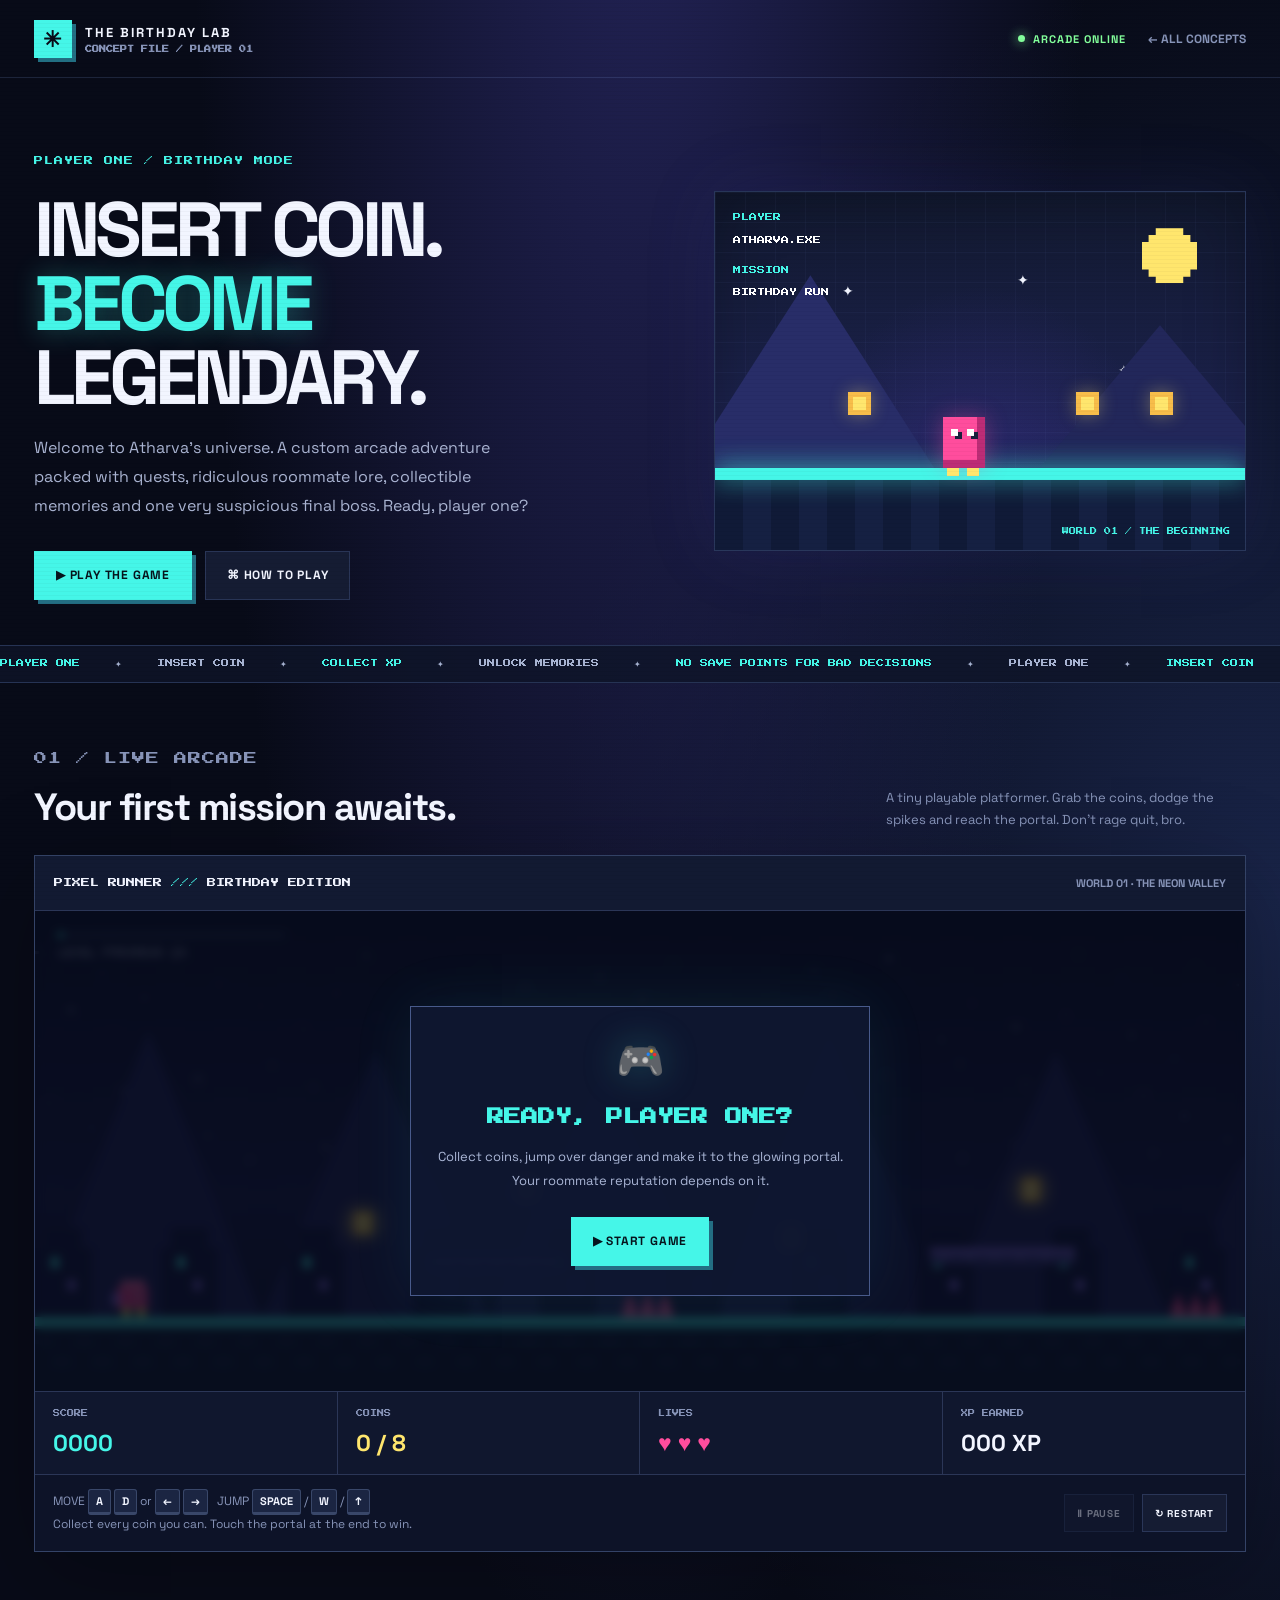
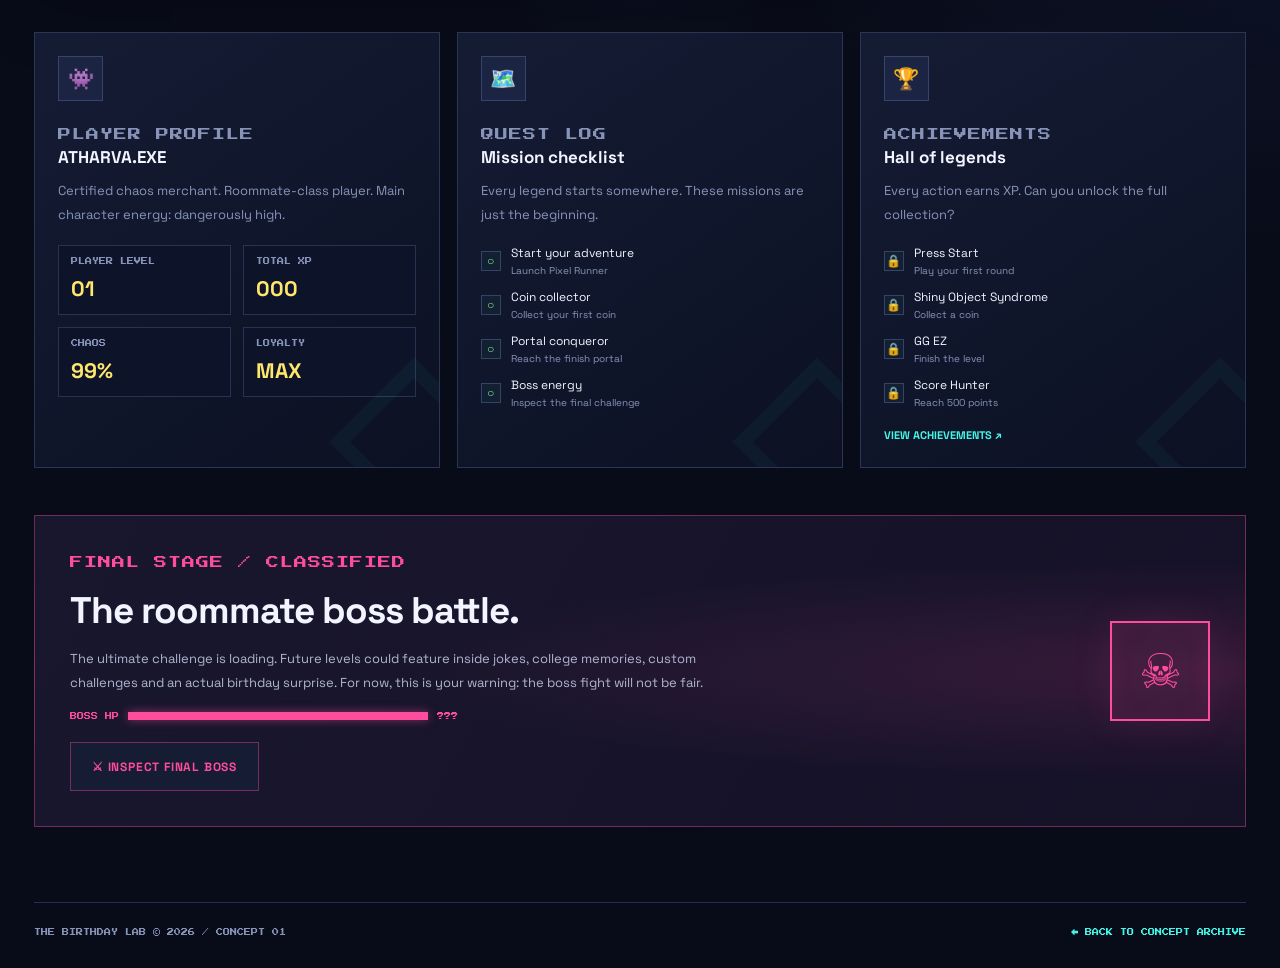
==== commit 97a1a291: "refactor(gamers-universe): extract inline CSS and JS into separate files in css/ and js/ directories" ====
--- a/themes/gamers-universe.html
+++ b/themes/gamers-universe.html
@@ -10,988 +10,7 @@
   <link rel="preconnect" href="https://fonts.gstatic.com" crossorigin>
   <link href="https://fonts.googleapis.com/css2?family=Press+Start+2P&family=Space+Grotesk:wght@400;500;600;700&display=swap" rel="stylesheet">
 
-  <style>
-    :root {
-      --bg: #080b18;
-      --panel: #10162b;
-      --panel2: #151d35;
-      --line: #2a3658;
-      --cyan: #45f6e8;
-      --pink: #ff4d9d;
-      --yellow: #ffe66d;
-      --purple: #9b7bff;
-      --green: #83ff9b;
-      --white: #f2f5ff;
-      --muted: #8794b8;
-      --pixel: "Press Start 2P", monospace;
-      --body: "Space Grotesk", sans-serif;
-    }
-
-    * { box-sizing: border-box; }
-
-    html { scroll-behavior: smooth; }
-
-    body {
-      margin: 0;
-      min-height: 100vh;
-      overflow-x: hidden;
-      background:
-        radial-gradient(ellipse at 50% -15%, #24245a 0%, transparent 50%),
-        radial-gradient(ellipse at 100% 35%, #192448 0%, transparent 40%),
-        var(--bg);
-      color: var(--white);
-      font-family: var(--body);
-    }
-
-    body::before {
-      content: "";
-      position: fixed;
-      inset: 0;
-      pointer-events: none;
-      z-index: 20;
-      opacity: .12;
-      background: repeating-linear-gradient(
-        transparent 0 3px,
-        rgba(0, 0, 0, .22) 3px 4px
-      );
-    }
-
-    button, a { font: inherit; }
-    button { color: inherit; }
-
-    button:focus-visible, a:focus-visible {
-      outline: 2px solid var(--cyan);
-      outline-offset: 4px;
-    }
-
-    button:disabled {
-      opacity: .4;
-      cursor: not-allowed;
-    }
-
-    a { color: inherit; text-decoration: none; }
-
-    .page-shell {
-      width: min(1450px, 100%);
-      padding: 0 34px;
-      margin: auto;
-    }
-
-    .topbar {
-      height: 78px;
-      display: flex;
-      align-items: center;
-      justify-content: space-between;
-      gap: 20px;
-      border-bottom: 1px solid rgba(111, 134, 195, .2);
-    }
-
-    .brand {
-      display: flex;
-      align-items: center;
-      gap: 13px;
-      font-size: 13px;
-      font-weight: 700;
-      letter-spacing: 2px;
-    }
-
-    .brand-icon {
-      width: 38px;
-      height: 38px;
-      display: grid;
-      place-items: center;
-      color: var(--bg);
-      background: var(--cyan);
-      font-size: 22px;
-      box-shadow: 4px 4px 0 #226f83;
-    }
-
-    .brand small {
-      display: block;
-      margin-top: 5px;
-      color: var(--muted);
-      font-family: var(--pixel);
-      font-size: 7px;
-      letter-spacing: 0;
-    }
-
-    .topbar-right {
-      display: flex;
-      align-items: center;
-      gap: 22px;
-    }
-
-    .server-status {
-      display: flex;
-      align-items: center;
-      gap: 8px;
-      color: var(--green);
-      font-size: 11px;
-      font-weight: 700;
-      letter-spacing: 1px;
-    }
-
-    .status-dot {
-      width: 7px;
-      height: 7px;
-      border-radius: 50%;
-      background: var(--green);
-      box-shadow: 0 0 12px var(--green);
-      animation: blink 1.4s infinite;
-    }
-
-    .back-link {
-      color: var(--muted);
-      font-size: 12px;
-      font-weight: 700;
-      transition: color .2s;
-    }
-
-    .back-link:hover { color: var(--cyan); }
-
-    .eyebrow {
-      color: var(--cyan);
-      font-family: var(--pixel);
-      font-size: 9px;
-      line-height: 1.9;
-      letter-spacing: 1px;
-    }
-
-    .hero {
-      display: grid;
-      grid-template-columns: 1fr .85fr;
-      align-items: center;
-      gap: 55px;
-      padding: 65px 0 45px;
-    }
-
-    .hero-copy { max-width: 650px; }
-
-    .hero h1 {
-      margin: 24px 0 20px;
-      font-size: clamp(48px, 6vw, 84px);
-      line-height: .96;
-      letter-spacing: -5px;
-      font-weight: 700;
-    }
-
-    .hero h1 .highlight {
-      color: var(--cyan);
-      text-shadow: 0 0 28px rgba(69, 246, 232, .32);
-    }
-
-    .hero-description {
-      max-width: 510px;
-      color: #aab4d2;
-      font-size: 16px;
-      line-height: 1.8;
-    }
-
-    .hero-buttons {
-      display: flex;
-      flex-wrap: wrap;
-      gap: 13px;
-      margin-top: 30px;
-    }
-
-    .btn {
-      min-height: 49px;
-      display: inline-flex;
-      align-items: center;
-      justify-content: center;
-      gap: 12px;
-      padding: 0 21px;
-      border: 1px solid var(--line);
-      background: #151c33;
-      cursor: pointer;
-      font-size: 12px;
-      font-weight: 700;
-      letter-spacing: .8px;
-      transition: transform .2s, box-shadow .2s, border-color .2s;
-    }
-
-    .btn:hover:not(:disabled) {
-      transform: translateY(-3px);
-      border-color: var(--cyan);
-    }
-
-    .btn-primary {
-      color: #06131c;
-      background: var(--cyan);
-      border-color: var(--cyan);
-      box-shadow: 4px 4px 0 #236e83;
-    }
-
-    .btn-primary:hover:not(:disabled) {
-      box-shadow: 0 0 25px rgba(69, 246, 232, .28);
-    }
-
-    .btn-pink {
-      color: var(--pink);
-      border-color: rgba(255, 77, 157, .4);
-    }
-
-    .pixel-art {
-      position: relative;
-      min-height: 360px;
-      overflow: hidden;
-      border: 1px solid #29375b;
-      background:
-        radial-gradient(ellipse at 50% 90%, rgba(73, 53, 170, .35), transparent 50%),
-        linear-gradient(180deg, #11182e 0%, #1d2350 68%, #10152b 100%);
-      box-shadow: 0 0 70px rgba(76, 71, 201, .12), inset 0 0 60px rgba(0,0,0,.25);
-      isolation: isolate;
-    }
-
-    .pixel-art::before {
-      content: "";
-      position: absolute;
-      inset: 0;
-      opacity: .24;
-      background-image:
-        linear-gradient(rgba(124, 149, 221, .2) 1px, transparent 1px),
-        linear-gradient(90deg, rgba(124, 149, 221, .2) 1px, transparent 1px);
-      background-size: 30px 30px;
-    }
-
-    .pixel-art::after {
-      content: "";
-      position: absolute;
-      left: 0;
-      right: 0;
-      bottom: 0;
-      height: 75px;
-      background: repeating-linear-gradient(90deg, #101a37 0 28px, #152042 28px 56px);
-      border-top: 4px solid #45f6e8;
-      box-shadow: 0 -8px 30px rgba(69,246,232,.13);
-    }
-
-    .pixel-moon {
-      position: absolute;
-      top: 36px;
-      right: 48px;
-      width: 55px;
-      height: 55px;
-      background: var(--yellow);
-      box-shadow: 0 0 40px rgba(255,230,109,.28);
-      clip-path: polygon(25% 0, 75% 0, 75% 12%, 88% 12%, 88% 25%, 100% 25%, 100% 75%, 88% 75%, 88% 88%, 75% 88%, 75% 100%, 25% 100%, 25% 88%, 12% 88%, 12% 75%, 0 75%, 0 25%, 12% 25%, 12% 12%, 25% 12%);
-      animation: float 4s ease-in-out infinite;
-    }
-
-    .star {
-      position: absolute;
-      color: var(--white);
-      font-size: 14px;
-      animation: twinkle 2.2s infinite alternate;
-    }
-
-    .mountain {
-      position: absolute;
-      bottom: 65px;
-      width: 270px;
-      height: 210px;
-      background: #282d68;
-      clip-path: polygon(50% 0, 100% 100%, 0 100%);
-    }
-
-    .mountain.one { left: -40px; }
-    .mountain.two {
-      right: -50px;
-      height: 160px;
-      background: #22275a;
-    }
-
-    .platform {
-      position: absolute;
-      z-index: 3;
-      left: 0;
-      right: 0;
-      bottom: 70px;
-      height: 12px;
-      background: var(--cyan);
-      box-shadow: 0 0 25px rgba(69,246,232,.6);
-    }
-
-    .pixel-player {
-      position: absolute;
-      z-index: 4;
-      left: 43%;
-      bottom: 82px;
-      width: 42px;
-      height: 51px;
-      background: var(--pink);
-      box-shadow: inset -8px -8px 0 #bc2c76, 0 0 22px rgba(255,77,157,.35);
-      animation: player-hop 1.7s ease-in-out infinite;
-    }
-
-    .pixel-player::before {
-      content: "";
-      position: absolute;
-      top: 12px;
-      left: 8px;
-      width: 7px;
-      height: 7px;
-      background: white;
-      box-shadow: 16px 0 white, 4px 3px 0 #18203c, 20px 3px 0 #18203c;
-    }
-
-    .pixel-player::after {
-      content: "";
-      position: absolute;
-      left: 4px;
-      bottom: -8px;
-      width: 12px;
-      height: 8px;
-      background: var(--yellow);
-      box-shadow: 20px 0 var(--yellow);
-    }
-
-    .pixel-coin {
-      position: absolute;
-      z-index: 3;
-      bottom: 135px;
-      width: 23px;
-      height: 23px;
-      background: var(--yellow);
-      border: 5px solid #f7bd4a;
-      box-shadow: 0 0 17px rgba(255,230,109,.35);
-      animation: coin-float 1.3s ease-in-out infinite alternate;
-    }
-
-    .pixel-coin.c1 { left: 25%; }
-    .pixel-coin.c2 { left: 68%; animation-delay: .4s; }
-    .pixel-coin.c3 { left: 82%; animation-delay: .8s; }
-
-    .visual-hud {
-      position: absolute;
-      z-index: 5;
-      top: 18px;
-      left: 18px;
-      display: flex;
-      flex-direction: column;
-      gap: 8px;
-      font-family: var(--pixel);
-      font-size: 8px;
-      line-height: 1.8;
-    }
-
-    .hud-label { color: var(--cyan); }
-    .hud-value { color: white; }
-
-    .visual-tag {
-      position: absolute;
-      z-index: 5;
-      right: 15px;
-      bottom: 15px;
-      font-family: var(--pixel);
-      color: var(--cyan);
-      font-size: 7px;
-    }
-
-    .ticker {
-      overflow: hidden;
-      border-top: 1px solid #263354;
-      border-bottom: 1px solid #263354;
-      background: rgba(14, 20, 41, .8);
-    }
-
-    .ticker-track {
-      width: max-content;
-      display: flex;
-      gap: 35px;
-      padding: 13px 0;
-      animation: ticker 24s linear infinite;
-      color: #a8b4d3;
-      font-family: var(--pixel);
-      font-size: 8px;
-    }
-
-    .ticker-track span:nth-child(odd) { color: var(--cyan); }
-
-    .game-section { padding: 65px 0 30px; }
-
-    .section-heading {
-      display: flex;
-      align-items: end;
-      justify-content: space-between;
-      gap: 20px;
-      margin-bottom: 24px;
-    }
-
-    .section-heading h2 {
-      margin: 13px 0 0;
-      font-size: clamp(25px, 4vw, 38px);
-      letter-spacing: -1.5px;
-    }
-
-    .section-heading p {
-      margin: 0;
-      max-width: 360px;
-      color: var(--muted);
-      font-size: 13px;
-      line-height: 1.7;
-    }
-
-    .game-shell {
-      overflow: hidden;
-      border: 1px solid #344367;
-      background: #0d1328;
-      box-shadow: 0 25px 90px rgba(0,0,0,.25);
-    }
-
-    .game-topline {
-      min-height: 55px;
-      display: flex;
-      align-items: center;
-      justify-content: space-between;
-      gap: 15px;
-      padding: 12px 19px;
-      border-bottom: 1px solid #2b3657;
-      background: #121a32;
-    }
-
-    .game-name {
-      font-family: var(--pixel);
-      font-size: 9px;
-      line-height: 1.8;
-    }
-
-    .game-name span { color: var(--cyan); }
-
-    .game-level {
-      color: var(--muted);
-      font-size: 11px;
-      font-weight: 700;
-    }
-
-    .game-stage {
-      position: relative;
-      background: #111735;
-    }
-
-    #gameCanvas {
-      display: block;
-      width: 100%;
-      aspect-ratio: 16 / 7;
-      min-height: 260px;
-      max-height: 480px;
-      image-rendering: pixelated;
-      touch-action: none;
-    }
-
-    .game-overlay {
-      position: absolute;
-      inset: 0;
-      z-index: 4;
-      display: flex;
-      align-items: center;
-      justify-content: center;
-      padding: 20px;
-      background: rgba(5, 8, 22, .78);
-      backdrop-filter: blur(5px);
-      transition: opacity .25s, visibility .25s;
-    }
-
-    .game-overlay.hidden {
-      opacity: 0;
-      visibility: hidden;
-      pointer-events: none;
-    }
-
-    .overlay-card {
-      width: min(460px, 100%);
-      padding: 29px 24px;
-      text-align: center;
-      border: 1px solid #485a8b;
-      background: rgba(15, 23, 48, .97);
-      box-shadow: 0 0 60px rgba(69,246,232,.08);
-    }
-
-    .overlay-icon {
-      margin-bottom: 17px;
-      font-size: 39px;
-      filter: drop-shadow(0 0 18px rgba(69,246,232,.25));
-    }
-
-    .overlay-card h3 {
-      margin: 0 0 13px;
-      color: var(--cyan);
-      font-family: var(--pixel);
-      font-size: clamp(12px, 2vw, 17px);
-      line-height: 1.8;
-    }
-
-    .overlay-card p {
-      color: #aab6d6;
-      font-size: 13px;
-      line-height: 1.8;
-    }
-
-    .overlay-card .btn { margin-top: 12px; }
-
-    .game-hud {
-      display: grid;
-      grid-template-columns: repeat(4, 1fr);
-      border-top: 1px solid #2b3657;
-      border-bottom: 1px solid #2b3657;
-      background: #10172e;
-    }
-
-    .hud-stat {
-      padding: 16px 18px;
-      border-right: 1px solid #2b3657;
-    }
-
-    .hud-stat:last-child { border-right: 0; }
-
-    .hud-stat small {
-      display: block;
-      color: var(--muted);
-      font-family: var(--pixel);
-      font-size: 7px;
-      line-height: 1.8;
-    }
-
-    .hud-stat strong {
-      display: block;
-      margin-top: 8px;
-      font-size: 23px;
-      font-weight: 700;
-    }
-
-    .hud-stat strong.cyan { color: var(--cyan); }
-    .hud-stat strong.yellow { color: var(--yellow); }
-    .hud-stat strong.pink { color: var(--pink); }
-
-    .game-controls {
-      display: flex;
-      align-items: center;
-      justify-content: space-between;
-      gap: 20px;
-      padding: 15px 18px;
-    }
-
-    .controls-copy {
-      color: var(--muted);
-      font-size: 12px;
-      line-height: 1.9;
-    }
-
-    kbd {
-      padding: 4px 7px;
-      border: 1px solid #394769;
-      border-bottom-width: 3px;
-      border-radius: 3px;
-      color: var(--white);
-      background: #1b2542;
-      font-family: var(--body);
-      font-size: 11px;
-      font-weight: 700;
-    }
-
-    .game-action-buttons {
-      display: flex;
-      flex-wrap: wrap;
-      gap: 8px;
-    }
-
-    .game-action-buttons .btn {
-      min-height: 38px;
-      padding: 0 12px;
-      font-size: 10px;
-    }
-
-    .touch-controls {
-      display: none;
-      align-items: center;
-      justify-content: space-between;
-      gap: 10px;
-      padding: 13px;
-      border-top: 1px solid #2b3657;
-      background: #0b1125;
-    }
-
-    .touch-group {
-      display: flex;
-      gap: 8px;
-    }
-
-    .touch-btn {
-      width: 54px;
-      height: 48px;
-      border: 1px solid #394769;
-      background: #182442;
-      font-size: 20px;
-      touch-action: none;
-      user-select: none;
-    }
-
-    .touch-btn:active {
-      color: var(--cyan);
-      border-color: var(--cyan);
-      background: #253456;
-    }
-
-    .dashboard {
-      display: grid;
-      grid-template-columns: 1.05fr 1fr 1fr;
-      gap: 17px;
-      padding: 50px 0 35px;
-    }
-
-    .dash-card {
-      position: relative;
-      overflow: hidden;
-      padding: 23px;
-      border: 1px solid #2b3657;
-      background: linear-gradient(145deg, rgba(21,29,54,.94), rgba(12,17,35,.94));
-      transition: transform .25s, border-color .25s;
-    }
-
-    .dash-card:hover {
-      transform: translateY(-5px);
-      border-color: #52668e;
-    }
-
-    .dash-card::after {
-      content: "";
-      position: absolute;
-      width: 90px;
-      height: 90px;
-      right: -35px;
-      bottom: -35px;
-      border: 15px solid rgba(69,246,232,.04);
-      transform: rotate(45deg);
-      pointer-events: none;
-    }
-
-    .dash-icon {
-      width: 45px;
-      height: 45px;
-      display: grid;
-      place-items: center;
-      margin-bottom: 22px;
-      border: 1px solid #35456a;
-      background: #1b2543;
-      font-size: 21px;
-    }
-
-    .dash-card h3 {
-      margin: 0 0 11px;
-      font-size: 17px;
-    }
-
-    .dash-card p {
-      margin: 0;
-      color: var(--muted);
-      font-size: 13px;
-      line-height: 1.8;
-    }
-
-    .dash-link {
-      display: inline-block;
-      margin-top: 19px;
-      padding: 0;
-      border: 0;
-      color: var(--cyan);
-      background: transparent;
-      font-size: 11px;
-      font-weight: 700;
-      cursor: pointer;
-    }
-
-    .profile-stats {
-      display: grid;
-      grid-template-columns: 1fr 1fr;
-      gap: 12px;
-      margin-top: 19px;
-    }
-
-    .mini-stat {
-      padding: 12px;
-      background: #0d1429;
-      border: 1px solid #263454;
-    }
-
-    .mini-stat small {
-      display: block;
-      color: var(--muted);
-      font-family: var(--pixel);
-      font-size: 7px;
-    }
-
-    .mini-stat strong {
-      display: block;
-      margin-top: 10px;
-      color: var(--yellow);
-      font-size: 21px;
-    }
-
-    .quest-list {
-      display: flex;
-      flex-direction: column;
-      gap: 12px;
-      margin-top: 19px;
-    }
-
-    .quest-row {
-      display: flex;
-      align-items: center;
-      gap: 10px;
-      font-size: 12px;
-    }
-
-    .quest-check {
-      width: 20px;
-      height: 20px;
-      display: grid;
-      place-items: center;
-      flex: 0 0 auto;
-      border: 1px solid #344465;
-      color: var(--green);
-      background: #131f32;
-    }
-
-    .quest-row small {
-      display: block;
-      margin-top: 3px;
-      color: var(--muted);
-      font-size: 10px;
-    }
-
-    .boss-section {
-      position: relative;
-      display: grid;
-      grid-template-columns: 1fr auto;
-      align-items: center;
-      gap: 25px;
-      overflow: hidden;
-      margin: 12px 0 75px;
-      padding: 35px;
-      border: 1px solid rgba(255,77,157,.4);
-      background:
-        radial-gradient(ellipse at 100% 50%, rgba(255,77,157,.15), transparent 50%),
-        linear-gradient(120deg, #19172e, #151127);
-    }
-
-    .boss-section .eyebrow { color: var(--pink); }
-
-    .boss-section h2 {
-      margin: 13px 0;
-      font-size: clamp(24px, 4vw, 37px);
-      letter-spacing: -1px;
-    }
-
-    .boss-section p {
-      max-width: 650px;
-      margin: 0;
-      color: #b1b6d0;
-      font-size: 13px;
-      line-height: 1.8;
-    }
-
-    .boss-art {
-      width: 100px;
-      height: 100px;
-      display: grid;
-      place-items: center;
-      border: 2px solid var(--pink);
-      color: var(--pink);
-      background: rgba(255,77,157,.08);
-      font-size: 48px;
-      box-shadow: 0 0 40px rgba(255,77,157,.1), inset 0 0 25px rgba(255,77,157,.08);
-      animation: boss-pulse 2.5s infinite;
-    }
-
-    .boss-health {
-      display: flex;
-      align-items: center;
-      gap: 9px;
-      margin-top: 18px;
-    }
-
-    .boss-health span {
-      color: var(--pink);
-      font-family: var(--pixel);
-      font-size: 7px;
-      white-space: nowrap;
-    }
-
-    .health-bar {
-      width: min(300px, 50%);
-      height: 8px;
-      background: #3a1e3a;
-    }
-
-    .health-bar span {
-      display: block;
-      width: 100%;
-      height: 100%;
-      background: var(--pink);
-      box-shadow: 0 0 10px rgba(255,77,157,.5);
-    }
-
-    .footer {
-      display: flex;
-      align-items: center;
-      justify-content: space-between;
-      gap: 20px;
-      padding: 23px 0 28px;
-      border-top: 1px solid #25304e;
-      color: var(--muted);
-      font-family: var(--pixel);
-      font-size: 7px;
-      line-height: 2;
-    }
-
-    .footer a { color: var(--cyan); }
-
-    .toast {
-      position: fixed;
-      z-index: 50;
-      right: 22px;
-      bottom: 22px;
-      max-width: min(340px, calc(100vw - 44px));
-      padding: 15px 18px;
-      border: 1px solid var(--cyan);
-      background: #111a30;
-      box-shadow: 0 10px 40px rgba(0,0,0,.4), 0 0 25px rgba(69,246,232,.08);
-      font-size: 12px;
-      line-height: 1.7;
-      opacity: 0;
-      transform: translateY(20px);
-      pointer-events: none;
-      transition: opacity .25s, transform .25s;
-    }
-
-    .toast.show {
-      opacity: 1;
-      transform: translateY(0);
-    }
-
-    .toast strong {
-      display: block;
-      margin-bottom: 4px;
-      color: var(--cyan);
-    }
-
-    .modal {
-      position: fixed;
-      inset: 0;
-      z-index: 40;
-      display: grid;
-      place-items: center;
-      padding: 20px;
-      background: rgba(3,5,15,.8);
-      backdrop-filter: blur(8px);
-    }
-
-    .modal[hidden] { display: none; }
-
-    .modal-card {
-      width: min(520px, 100%);
-      padding: 28px;
-      border: 1px solid #40527a;
-      background: #10172e;
-      box-shadow: 0 0 70px rgba(69,246,232,.08);
-    }
-
-    .modal-card h2 {
-      margin: 12px 0;
-      font-size: 28px;
-    }
-
-    .modal-card p {
-      color: #aab6d6;
-      font-size: 13px;
-      line-height: 1.8;
-    }
-
-    .achievement {
-      display: flex;
-      align-items: center;
-      gap: 13px;
-      margin: 19px 0;
-      padding: 15px;
-      border: 1px solid #304263;
-      background: #151f3a;
-    }
-
-    .achievement-icon { font-size: 30px; }
-
-    .achievement strong {
-      display: block;
-      font-size: 13px;
-    }
-
-    .achievement small {
-      display: block;
-      margin-top: 5px;
-      color: var(--muted);
-      font-size: 11px;
-    }
-
-    @keyframes blink { 50% { opacity: .35; } }
-    @keyframes float { 50% { transform: translateY(-9px); } }
-    @keyframes twinkle { to { opacity: .35; transform: scale(.8); } }
-    @keyframes player-hop { 50% { transform: translateY(-13px); } }
-    @keyframes coin-float { to { transform: translateY(-9px); } }
-    @keyframes boss-pulse {
-      50% { box-shadow: 0 0 55px rgba(255,77,157,.28), inset 0 0 30px rgba(255,77,157,.12); }
-    }
-    @keyframes ticker { to { transform: translateX(-50%); } }
-
-    @media (max-width: 950px) {
-      .hero { grid-template-columns: 1fr; gap: 35px; }
-      .hero-copy { max-width: 750px; }
-      .pixel-art { min-height: 330px; }
-      .dashboard { grid-template-columns: 1fr 1fr; }
-      .dashboard .dash-card:first-child { grid-column: 1 / -1; }
-    }
-
-    @media (max-width: 600px) {
-      .page-shell { padding: 0 17px; }
-      .topbar { height: 68px; }
-      .brand { gap: 9px; font-size: 10px; letter-spacing: 1px; }
-      .brand-icon { width: 32px; height: 32px; }
-      .brand small { font-size: 6px; }
-      .topbar-right { gap: 10px; }
-      .server-status { font-size: 0; }
-      .server-status .status-dot { width: 8px; height: 8px; }
-      .back-link { font-size: 10px; }
-      .hero { padding: 43px 0 32px; }
-      .hero h1 { font-size: clamp(46px, 13vw, 66px); letter-spacing: -3px; }
-      .hero-description { font-size: 14px; }
-      .eyebrow { font-size: 8px; }
-      .pixel-art { min-height: 280px; }
-      .game-section { padding-top: 48px; }
-      .section-heading { align-items: start; flex-direction: column; }
-      .section-heading p { font-size: 12px; }
-      .game-topline { align-items: start; flex-direction: column; }
-      #gameCanvas { aspect-ratio: 4 / 3; min-height: 270px; }
-      .game-hud { grid-template-columns: 1fr 1fr; }
-      .hud-stat:nth-child(2) { border-right: 0; }
-      .hud-stat:nth-child(-n+2) { border-bottom: 1px solid #2b3657; }
-      .game-controls { align-items: start; flex-direction: column; }
-      .touch-controls { display: flex; }
-      .dashboard { grid-template-columns: 1fr; padding-top: 30px; }
-      .dashboard .dash-card:first-child { grid-column: auto; }
-      .boss-section { grid-template-columns: 1fr; padding: 24px; }
-      .boss-art { width: 74px; height: 74px; font-size: 34px; }
-      .footer { align-items: start; flex-direction: column; gap: 6px; }
-      .overlay-card { padding: 23px 16px; }
-      .overlay-card h3 { font-size: 11px; }
-    }
-
-    @media (prefers-reduced-motion: reduce) {
-      *, *::before, *::after {
-        animation-duration: .01ms !important;
-        animation-iteration-count: 1 !important;
-        scroll-behavior: auto !important;
-        transition-duration: .01ms !important;
-      }
-    }
-  </style>
+  <link rel="stylesheet" href="../css/gamers-universe.css">
 </head>
 
 <body>
@@ -1232,735 +251,6 @@
     </div>
   </div>
 
-  <script>
-    (() => {
-      "use strict";
-
-      const $ = (id) => document.getElementById(id);
-
-      const canvas = $("gameCanvas");
-      const ctx = canvas.getContext("2d");
-
-      const W = canvas.width;
-      const H = canvas.height;
-      const FLOOR = 355;
-      const WORLD_END = 2900;
-
-      let state = "ready";
-      let animationId = 0;
-      let lastTime = 0;
-      let elapsed = 0;
-      let score = 0;
-      let coinsCollected = 0;
-      let lives = 3;
-      let xp = 0;
-      let highestScore = 0;
-      let toastTimer = null;
-      let jumpQueued = false;
-      let bossInspected = false;
-
-      const keys = { left: false, right: false };
-      const touchKeys = { left: false, right: false };
-
-      const player = {
-        x: 65,
-        y: FLOOR - 38,
-        w: 25,
-        h: 32,
-        vx: 0,
-        vy: 0,
-        speed: 3.5,
-        jump: -85,
-        onGround: true,
-        invincible: 0,
-        facing: 1
-      };
-
-      let cameraX = 0;
-      let coins = [];
-      let spikes = [];
-      let particles = [];
-      let platforms = [];
-      let scenery = [];
-      let portal = { x: WORLD_END - 110, y: FLOOR - 78, w: 46, h: 78 };
-
-      const unlocked = new Set();
-
-      function resetWorld() {
-        player.x = 65;
-        player.y = FLOOR - player.h;
-        player.vx = 0;
-        player.vy = 0;
-        player.onGround = true;
-        player.invincible = 0;
-        player.facing = 1;
-
-        cameraX = 0;
-        elapsed = 0;
-        score = 0;
-        coinsCollected = 0;
-        lives = 3;
-        jumpQueued = false;
-        particles = [];
-
-        coins = [
-          { x: 260, y: 275, got: false },
-          { x: 390, y: 245, got: false },
-          { x: 600, y: 285, got: false },
-          { x: 790, y: 240, got: false },
-          { x: 1120, y: 265, got: false },
-          { x: 1420, y: 225, got: false },
-          { x: 1770, y: 265, got: false },
-          { x: 2070, y: 235, got: false }
-        ];
-
-        spikes = [
-          { x: 465, w: 42 },
-          { x: 900, w: 48 },
-          { x: 1240, w: 55 },
-          { x: 1560, w: 42 },
-          { x: 1870, w: 56 },
-          { x: 2240, w: 48 },
-          { x: 2500, w: 60 }
-        ];
-
-        platforms = [
-          { x: 315, y: 302, w: 100, h: 14 },
-          { x: 710, y: 295, w: 115, h: 14 },
-          { x: 1020, y: 300, w: 120, h: 14 },
-          { x: 1350, y: 285, w: 110, h: 14 },
-          { x: 1660, y: 300, w: 115, h: 14 },
-          { x: 1970, y: 285, w: 120, h: 14 },
-          { x: 2340, y: 300, w: 125, h: 14 }
-        ];
-
-        scenery = [];
-        for (let i = 0; i < 90; i++) {
-          scenery.push({
-            x: i * 43 + ((i * 37) % 19),
-            y: 35 + ((i * 71) % 185),
-            size: i % 5 === 0 ? 3 : 2,
-            phase: i % 7
-          });
-        }
-
-        updateHud();
-        render();
-      }
-
-      function formatScore(n) {
-        return String(Math.max(0, Math.floor(n))).padStart(4, "0");
-      }
-
-      function updateHud() {
-        $("scoreValue").textContent = formatScore(score);
-        $("coinValue").textContent = coinsCollected + " / " + coins.length;
-        $("livesValue").textContent = lives > 0 ? "♥ ".repeat(lives).trim() : "0";
-        $("xpValue").textContent = String(xp).padStart(3, "0") + " XP";
-        $("profileXP").textContent = String(xp).padStart(3, "0");
-        $("profileLevel").textContent = String(Math.floor(xp / 150) + 1).padStart(2, "0");
-
-        if (coinsCollected > 0) setQuest("questCoin", true);
-        if (score >= 500) unlock("score", "achScore", "Score Hunter", "500 points. Your high-score era begins.");
-      }
-
-      function setQuest(id, complete) {
-        $(id).textContent = complete ? "✓" : "○";
-        $(id).style.borderColor = complete ? "#83ff9b" : "";
-      }
-
-      function unlock(id, elementId, title, description) {
-        if (unlocked.has(id)) return;
-        unlocked.add(id);
-        $(elementId).textContent = "✓";
-        $(elementId).style.color = "#83ff9b";
-        showToast("ACHIEVEMENT UNLOCKED!", title + " — " + description);
-        addXP(25);
-      }
-
-      function addXP(amount) {
-        xp += amount;
-        updateHud();
-      }
-
-      function showToast(title, message) {
-        $("toastTitle").textContent = title;
-        $("toastText").textContent = message;
-        $("toast").classList.add("show");
-        clearTimeout(toastTimer);
-        toastTimer = setTimeout(() => $("toast").classList.remove("show"), 2800);
-      }
-
-      function setOverlay(icon, title, text, buttonLabel, callback) {
-        $("overlayIcon").textContent = icon;
-        $("overlayTitle").textContent = title;
-        $("overlayText").textContent = text;
-        $("overlayStart").textContent = buttonLabel;
-        $("overlayStart").onclick = callback;
-        $("gameOverlay").classList.remove("hidden");
-      }
-
-      function hideOverlay() {
-        $("gameOverlay").classList.add("hidden");
-      }
-
-      function startGame() {
-        cancelAnimationFrame(animationId);
-        resetWorld();
-        state = "playing";
-        $("pauseButton").disabled = false;
-        $("pauseButton").textContent = "Ⅱ PAUSE";
-        $("questPlay").textContent = "✓";
-        $("achStart").textContent = "✓";
-        $("achStart").style.color = "#83ff9b";
-        addXP(10);
-        hideOverlay();
-        lastTime = performance.now();
-        animationId = requestAnimationFrame(loop);
-        $("arcade").scrollIntoView({ behavior: "smooth", block: "start" });
-      }
-
-      function pauseGame() {
-        if (state === "playing") {
-          state = "paused";
-          cancelAnimationFrame(animationId);
-          $("pauseButton").textContent = "▶ RESUME";
-          setOverlay("Ⅱ", "GAME PAUSED", "Take a breath, legend. Your coins aren't going anywhere.", "▶ RESUME", resumeGame);
-        } else if (state === "paused") {
-          resumeGame();
-        }
-      }
-
-      function resumeGame() {
-        if (state !== "paused") return;
-        state = "playing";
-        hideOverlay();
-        $("pauseButton").textContent = "Ⅱ PAUSE";
-        lastTime = performance.now();
-        animationId = requestAnimationFrame(loop);
-      }
-
-      function endGame(won) {
-        state = won ? "won" : "over";
-        cancelAnimationFrame(animationId);
-        $("pauseButton").disabled = true;
-
-        if (won) {
-          score += lives * 100 + coinsCollected * 50;
-          highestScore = Math.max(highestScore, score);
-          addXP(100);
-          setQuest("questWin", true);
-          unlock("win", "achWin", "GG EZ", "Level complete. The legend is real.");
-          updateHud();
-
-          setOverlay(
-            "🏆",
-            "LEVEL COMPLETE!",
-            "PORTAL CONQUERED! You scored " + score + " points and collected " + coinsCollected + " coins. The next world is still loading...",
-            "↻ PLAY AGAIN",
-            startGame
-          );
-        } else {
-          setOverlay(
-            "💀",
-            "GAME OVER",
-            "The valley won this round. Score: " + score + ". Every legend needs a comeback arc.",
-            "↻ TRY AGAIN",
-            startGame
-          );
-        }
-      }
-
-      function loseLife() {
-        if (player.invincible > 0 || state !== "playing") return;
-        lives--;
-        player.invincible = 1.5;
-        player.vy = -5;
-        player.vx = -player.facing * 2;
-        spawnBurst(player.x + player.w / 2, player.y + player.h / 2, "#ff4d9d", 12);
-        showToast("OUCH!", lives > 0 ? "Careful! " + lives + " life/lives left." : "No lives left. Game over incoming.");
-        updateHud();
-
-        if (lives <= 0) endGame(false);
-      }
-
-      function spawnBurst(x, y, color, amount) {
-        for (let i = 0; i < amount; i++) {
-          particles.push({
-            x, y,
-            vx: (Math.random() - .5) * 5,
-            vy: (Math.random() - .5) * 5,
-            life: .35 + Math.random() * .45,
-            maxLife: .8,
-            color,
-            size: 2 + Math.random() * 4
-          });
-        }
-      }
-
-      function rectsOverlap(a, b) {
-        return a.x < b.x + b.w &&
-          a.x + a.w > b.x &&
-          a.y < b.y + b.h &&
-          a.y + a.h > b.y;
-      }
-
-      function update(dt) {
-        elapsed += dt;
-
-        const movingLeft = keys.left || touchKeys.left;
-        const movingRight = keys.right || touchKeys.right;
-
-        if (movingLeft) {
-          player.vx = -player.speed;
-          player.facing = -1;
-        } else if (movingRight) {
-          player.vx = player.speed;
-          player.facing = 1;
-        } else {
-          player.vx *= .78;
-          if (Math.abs(player.vx) < .15) player.vx = 0;
-        }
-
-        if (jumpQueued && player.onGround) {
-          player.vy = player.jump;
-          player.onGround = false;
-          spawnBurst(player.x + player.w / 2, player.y + player.h, "#45f6e8", 5);
-        }
-        jumpQueued = false;
-
-        player.x += player.vx;
-        player.x = Math.max(0, Math.min(WORLD_END - player.w, player.x));
-
-        player.vy += 38 * dt;
-        player.y += player.vy * dt;
-        player.onGround = false;
-
-        const playerRect = {
-          x: player.x,
-          y: player.y,
-          w: player.w,
-          h: player.h
-        };
-
-        if (player.y + player.h >= FLOOR) {
-          player.y = FLOOR - player.h;
-          player.vy = 0;
-          player.onGround = true;
-        }
-
-        for (const p of platforms) {
-          const previousBottom = player.y + player.h - player.vy * dt;
-          if (
-            player.vy >= 0 &&
-            player.x + player.w > p.x &&
-            player.x < p.x + p.w &&
-            previousBottom <= p.y + 3 &&
-            player.y + player.h >= p.y &&
-            player.y < p.y
-          ) {
-            player.y = p.y - player.h;
-            player.vy = 0;
-            player.onGround = true;
-          }
-        }
-
-        if (player.invincible > 0) player.invincible -= dt;
-
-        for (const coin of coins) {
-          if (coin.got) continue;
-          const coinRect = { x: coin.x - 9, y: coin.y - 9, w: 18, h: 18 };
-          if (rectsOverlap(playerRect, coinRect)) {
-            coin.got = true;
-            coinsCollected++;
-            score += 100;
-            addXP(15);
-            spawnBurst(coin.x, coin.y, "#ffe66d", 12);
-            showToast("COIN COLLECTED! +100", "Shiny object acquired. Your XP is looking healthier.");
-            updateHud();
-            unlock("coin", "achCoin", "Shiny Object Syndrome", "Your first coin. A collector is born.");
-          }
-        }
-
-        for (const spike of spikes) {
-          const spikeRect = { x: spike.x, y: FLOOR - 21, w: spike.w, h: 21 };
-          if (rectsOverlap(playerRect, spikeRect)) {
-            loseLife();
-            break;
-          }
-        }
-
-        if (player.invincible > 0 && player.x < 0) player.x = 0;
-
-        if (player.x > portal.x + portal.w) {
-          endGame(true);
-          return;
-        }
-
-        cameraX = Math.max(0, Math.min(WORLD_END - W, player.x - W * .34));
-
-        for (const p of particles) {
-          p.x += p.vx;
-          p.y += p.vy;
-          p.life -= dt;
-          p.vx *= .98;
-          p.vy += 5 * dt;
-        }
-        particles = particles.filter(p => p.life > 0);
-
-        score += dt * 2;
-        updateHud();
-      }
-
-      function drawPixelRect(x, y, w, h, color) {
-        ctx.fillStyle = color;
-        ctx.fillRect(Math.round(x), Math.round(y), w, h);
-      }
-
-      function drawBackground() {
-        const gradient = ctx.createLinearGradient(0, 0, 0, H);
-        gradient.addColorStop(0, "#101832");
-        gradient.addColorStop(.6, "#202453");
-        gradient.addColorStop(1, "#131b34");
-        ctx.fillStyle = gradient;
-        ctx.fillRect(0, 0, W, H);
-
-        // Starfield parallax.
-        for (const star of scenery) {
-          const sx = ((star.x - cameraX * .18) % W + W) % W;
-          const sy = star.y;
-          ctx.globalAlpha = .45 + Math.sin(elapsed * 2 + star.phase) * .25;
-          drawPixelRect(sx, sy, star.size, star.size, "#d9e5ff");
-        }
-        ctx.globalAlpha = 1;
-
-        // Distant pixel mountains.
-        for (let i = -1; i < 8; i++) {
-          const mx = i * 180 - (cameraX * .3 % 180);
-          ctx.fillStyle = "#292d66";
-          ctx.beginPath();
-          ctx.moveTo(mx, FLOOR);
-          ctx.lineTo(mx + 90, 105 + (i % 3) * 18);
-          ctx.lineTo(mx + 180, FLOOR);
-          ctx.closePath();
-          ctx.fill();
-        }
-
-        for (let i = -1; i < 12; i++) {
-          const bx = i * 100 - (cameraX * .55 % 100);
-          drawPixelRect(bx, FLOOR - 60, 45, 60, "#191f48");
-          drawPixelRect(bx + 8, FLOOR - 78, 29, 18, "#191f48");
-          drawPixelRect(bx + 13, FLOOR - 52, 6, 9, "#45f6e8");
-          drawPixelRect(bx + 26, FLOOR - 32, 6, 9, "#9b7bff");
-        }
-
-        // Ground.
-        drawPixelRect(0, FLOOR, W, H - FLOOR, "#14223a");
-        drawPixelRect(0, FLOOR, W, 8, "#45f6e8");
-        drawPixelRect(0, FLOOR + 8, W, 3, "#267d8b");
-
-        for (let x = -((cameraX % 32)); x < W; x += 32) {
-          drawPixelRect(x, FLOOR + 20, 15, 4, "#1e3150");
-          drawPixelRect(x + 15, FLOOR + 37, 13, 4, "#1e3150");
-        }
-      }
-
-      function drawCoins() {
-        for (const coin of coins) {
-          if (coin.got) continue;
-          const x = coin.x - cameraX;
-          const y = coin.y + Math.sin(elapsed * 5 + coin.x) * 4;
-
-          ctx.shadowColor = "#ffe66d";
-          ctx.shadowBlur = 15;
-          drawPixelRect(x - 7, y - 10, 14, 20, "#f4b942");
-          drawPixelRect(x - 4, y - 7, 8, 14, "#ffe66d");
-          drawPixelRect(x - 2, y - 4, 4, 8, "#fff4a5");
-          ctx.shadowBlur = 0;
-        }
-      }
-
-      function drawPlatforms() {
-        for (const p of platforms) {
-          const x = p.x - cameraX;
-          if (x < -p.w || x > W) continue;
-          drawPixelRect(x, p.y, p.w, p.h, "#4d4a9b");
-          drawPixelRect(x, p.y, p.w, 4, "#9b7bff");
-          for (let j = 8; j < p.w; j += 20) {
-            drawPixelRect(x + j, p.y + 7, 7, 3, "#6d65be");
-          }
-        }
-      }
-
-      function drawSpikes() {
-        for (const spike of spikes) {
-          const x = spike.x - cameraX;
-          if (x < -spike.w || x > W) continue;
-          const count = Math.max(1, Math.floor(spike.w / 14));
-          for (let i = 0; i < count; i++) {
-            ctx.fillStyle = "#ff4d9d";
-            ctx.beginPath();
-            ctx.moveTo(x + i * 14, FLOOR);
-            ctx.lineTo(x + i * 14 + 7, FLOOR - 22);
-            ctx.lineTo(x + i * 14 + 14, FLOOR);
-            ctx.fill();
-            drawPixelRect(x + i * 14 + 5, FLOOR - 7, 4, 4, "#ffb1d4");
-          }
-        }
-      }
-
-      function drawPortal() {
-        const x = portal.x - cameraX;
-        if (x < -100 || x > W + 100) return;
-
-        ctx.save();
-        ctx.shadowColor = "#45f6e8";
-        ctx.shadowBlur = 25 + Math.sin(elapsed * 4) * 8;
-        ctx.strokeStyle = "#45f6e8";
-        ctx.lineWidth = 5;
-        ctx.strokeRect(x, portal.y, portal.w, portal.h);
-        ctx.fillStyle = "rgba(69,246,232,.15)";
-        ctx.fillRect(x + 5, portal.y + 5, portal.w - 10, portal.h - 10);
-        ctx.restore();
-
-        ctx.fillStyle = "#ffffff";
-        ctx.font = "10px monospace";
-        ctx.textAlign = "center";
-        ctx.fillText("EXIT", x + portal.w / 2, portal.y - 12);
-        ctx.textAlign = "left";
-      }
-
-      function drawPlayer() {
-        const x = player.x - cameraX;
-        const y = player.y;
-
-        if (player.invincible > 0 && Math.floor(elapsed * 12) % 2 === 0) return;
-
-        // Shadow.
-        ctx.globalAlpha = .2;
-        drawPixelRect(x - 3, FLOOR - 3, player.w + 6, 4, "#000000");
-        ctx.globalAlpha = 1;
-
-        // Pixel character.
-        drawPixelRect(x + 3, y, 19, 7, "#ff78b5");
-        drawPixelRect(x, y + 6, 25, 18, "#ff4d9d");
-        drawPixelRect(x + 4, y + 24, 7, 8, "#ffe66d");
-        drawPixelRect(x + 16, y + 24, 7, 8, "#ffe66d");
-
-        // Face.
-        const eyeX = player.facing === 1 ? x + 15 : x + 5;
-        drawPixelRect(eyeX, y + 11, 4, 4, "#ffffff");
-        drawPixelRect(eyeX + (player.facing === 1 ? 1 : 0), y + 12, 2, 2, "#17203e");
-
-        // Backpack.
-        drawPixelRect(player.facing === 1 ? x - 4 : x + 20, y + 11, 6, 11, "#9b7bff");
-
-        if (!player.onGround) {
-          drawPixelRect(x + 4, y + 33, 5, 3, "#45f6e8");
-          drawPixelRect(x + 17, y + 33, 5, 3, "#45f6e8");
-        }
-      }
-
-      function drawParticles() {
-        for (const p of particles) {
-          ctx.globalAlpha = Math.max(0, p.life / p.maxLife);
-          drawPixelRect(p.x - cameraX, p.y, p.size, p.size, p.color);
-        }
-        ctx.globalAlpha = 1;
-      }
-
-      function drawProgress() {
-        const progress = Math.max(0, Math.min(1, player.x / portal.x));
-        drawPixelRect(18, 18, 180, 6, "#293654");
-        drawPixelRect(18, 18, 180 * progress, 6, "#45f6e8");
-        ctx.fillStyle = "#dce6ff";
-        ctx.font = "10px monospace";
-        ctx.fillText("LEVEL PROGRESS " + Math.floor(progress * 100) + "%", 18, 39);
-      }
-
-      function render() {
-        ctx.clearRect(0, 0, W, H);
-        drawBackground();
-        drawPlatforms();
-        drawSpikes();
-        drawCoins();
-        drawPortal();
-        drawPlayer();
-        drawParticles();
-        drawProgress();
-      }
-
-      function loop(timestamp) {
-        if (state !== "playing") return;
-
-        const dt = Math.min((timestamp - lastTime) / 1000, .032);
-        lastTime = timestamp;
-
-        update(dt);
-        render();
-
-        if (state === "playing") {
-          animationId = requestAnimationFrame(loop);
-        }
-      }
-
-      function openModal(eyebrow, title, html) {
-        $("modalEyebrow").textContent = eyebrow;
-        $("modalTitle").textContent = title;
-        $("modalContent").innerHTML = html;
-        $("infoModal").hidden = false;
-      }
-
-      function showInstructions() {
-        openModal(
-          "PLAYER MANUAL / V1.0",
-          "How to play",
-          `<p><strong style="color:#45f6e8">OBJECTIVE</strong><br>Reach the glowing EXIT portal on the right side of the level.</p>
-           <p><strong style="color:#ffe66d">COLLECT</strong><br>Every coin adds 100 points and 15 XP. There are 8 coins in the valley.</p>
-           <p><strong style="color:#ff4d9d">SURVIVE</strong><br>Avoid the pink spikes. You start with 3 lives. Losing all 3 ends the run.</p>
-           <p><strong style="color:#9b7bff">CONTROLS</strong><br>A / D or arrow keys to move. Space, W or Up Arrow to jump. On mobile, use the touch buttons under the game.</p>
-           <p>Tip: build up some speed, time your jumps and don't forget the coins above platforms.</p>`
-        );
-      }
-
-      function showAchievements() {
-        const list = [
-          ["🎮", "Press Start", unlocked.has("start") || state !== "ready"],
-          ["🪙", "Shiny Object Syndrome", unlocked.has("coin")],
-          ["🏆", "GG EZ", unlocked.has("win")],
-          ["💯", "Score Hunter", unlocked.has("score")]
-        ];
-
-        openModal(
-          "PLAYER RECORD / ACHIEVEMENTS",
-          "Hall of legends",
-          list.map(item =>
-            `<div class="achievement">
-              <div class="achievement-icon">${item[0]}</div>
-              <div>
-                <strong>${item[1]}</strong>
-                <small>${item[2] ? "UNLOCKED · NICE WORK, LEGEND." : "LOCKED · KEEP PLAYING TO UNLOCK."}</small>
-              </div>
-            </div>`
-          ).join("")
-        );
-      }
-
-      function inspectBoss() {
-        bossInspected = true;
-        setQuest("questBoss", true);
-        addXP(10);
-        showToast("BOSS INTEL ACQUIRED", "Roommate boss scanned. Difficulty: emotionally unfair.");
-        openModal(
-          "FINAL STAGE / CLASSIFIED",
-          "The Roommate Boss",
-          `<div class="achievement">
-             <div class="achievement-icon">☠</div>
-             <div><strong>THE ROOMMATE</strong><small>THREAT LEVEL: ABSOLUTELY UNNECESSARY</small></div>
-           </div>
-           <p><strong style="color:#ff4d9d">KNOWN ABILITIES</strong></p>
-           <p>• Steals the last snack without warning.<br>• Says “bas 5 minute” and disappears for an hour.<br>• Has a suspiciously high chaos stat.<br>• Can turn a normal day into a side quest.</p>
-           <p>Weakness: friendship, food and a well-timed birthday surprise.</p>
-           <p style="color:#45f6e8">MORE BOSS DETAILS UNLOCK IN THE FULL BIRTHDAY BUILD.</p>`
-        );
-      }
-
-      $("heroStart").addEventListener("click", startGame);
-      $("overlayStart").addEventListener("click", startGame);
-      $("howToPlay").addEventListener("click", showInstructions);
-      $("pauseButton").addEventListener("click", pauseGame);
-      $("restartButton").addEventListener("click", () => {
-        if (state === "ready") {
-          startGame();
-        } else {
-          startGame();
-        }
-      });
-
-      $("viewAchievements").addEventListener("click", showAchievements);
-      $("bossButton").addEventListener("click", inspectBoss);
-      $("modalClose").addEventListener("click", () => $("infoModal").hidden = true);
-
-      $("infoModal").addEventListener("click", (event) => {
-        if (event.target === $("infoModal")) $("infoModal").hidden = true;
-      });
-
-      window.addEventListener("keydown", (event) => {
-        const key = event.key.toLowerCase();
-
-        if (["arrowleft", "arrowright", "arrowup", " "].includes(key)) {
-          event.preventDefault();
-        }
-
-        if (key === "arrowleft" || key === "a") keys.left = true;
-        if (key === "arrowright" || key === "d") keys.right = true;
-
-        if (
-          key === " " || key === "arrowup" || key === "w"
-        ) {
-          if (!event.repeat) jumpQueued = true;
-        }
-
-        if (key === "escape") {
-          if (!$("infoModal").hidden) {
-            $("infoModal").hidden = true;
-          } else if (state === "playing" || state === "paused") {
-            pauseGame();
-          }
-        }
-      });
-
-      window.addEventListener("keyup", (event) => {
-        const key = event.key.toLowerCase();
-        if (key === "arrowleft" || key === "a") keys.left = false;
-        if (key === "arrowright" || key === "d") keys.right = false;
-      });
-
-      window.addEventListener("blur", () => {
-        keys.left = false;
-        keys.right = false;
-        touchKeys.left = false;
-        touchKeys.right = false;
-        if (state === "playing") pauseGame();
-      });
-
-      document.querySelectorAll("[data-control]").forEach(button => {
-        const control = button.dataset.control;
-
-        const startControl = (event) => {
-          event.preventDefault();
-          if (control === "jump") {
-            jumpQueued = true;
-          } else {
-            touchKeys[control] = true;
-          }
-        };
-
-        const stopControl = (event) => {
-          event.preventDefault();
-          if (control !== "jump") touchKeys[control] = false;
-        };
-
-        button.addEventListener("pointerdown", startControl);
-        button.addEventListener("pointerup", stopControl);
-        button.addEventListener("pointercancel", stopControl);
-        button.addEventListener("pointerleave", stopControl);
-        button.addEventListener("contextmenu", event => event.preventDefault());
-      });
-
-      // Initial attract screen: animate the scenery before the first game.
-      resetWorld();
-      render();
-
-      // Cosmetic idle animation on the canvas before starting.
-      function idleLoop(timestamp) {
-        if (state !== "ready") return;
-        elapsed = timestamp / 1000;
-        render();
-        animationId = requestAnimationFrame(idleLoop);
-      }
-      animationId = requestAnimationFrame(idleLoop);
-    })();
-  </script>
+  <script src="../js/gamers-universe.js" defer></script>
 </body>
 </html>
--- a/css/gamers-universe.css
+++ b/css/gamers-universe.css
@@ -0,0 +1,981 @@
+
+    :root {
+      --bg: #080b18;
+      --panel: #10162b;
+      --panel2: #151d35;
+      --line: #2a3658;
+      --cyan: #45f6e8;
+      --pink: #ff4d9d;
+      --yellow: #ffe66d;
+      --purple: #9b7bff;
+      --green: #83ff9b;
+      --white: #f2f5ff;
+      --muted: #8794b8;
+      --pixel: "Press Start 2P", monospace;
+      --body: "Space Grotesk", sans-serif;
+    }
+
+    * { box-sizing: border-box; }
+
+    html { scroll-behavior: smooth; }
+
+    body {
+      margin: 0;
+      min-height: 100vh;
+      overflow-x: hidden;
+      background:
+        radial-gradient(ellipse at 50% -15%, #24245a 0%, transparent 50%),
+        radial-gradient(ellipse at 100% 35%, #192448 0%, transparent 40%),
+        var(--bg);
+      color: var(--white);
+      font-family: var(--body);
+    }
+
+    body::before {
+      content: "";
+      position: fixed;
+      inset: 0;
+      pointer-events: none;
+      z-index: 20;
+      opacity: .12;
+      background: repeating-linear-gradient(
+        transparent 0 3px,
+        rgba(0, 0, 0, .22) 3px 4px
+      );
+    }
+
+    button, a { font: inherit; }
+    button { color: inherit; }
+
+    button:focus-visible, a:focus-visible {
+      outline: 2px solid var(--cyan);
+      outline-offset: 4px;
+    }
+
+    button:disabled {
+      opacity: .4;
+      cursor: not-allowed;
+    }
+
+    a { color: inherit; text-decoration: none; }
+
+    .page-shell {
+      width: min(1450px, 100%);
+      padding: 0 34px;
+      margin: auto;
+    }
+
+    .topbar {
+      height: 78px;
+      display: flex;
+      align-items: center;
+      justify-content: space-between;
+      gap: 20px;
+      border-bottom: 1px solid rgba(111, 134, 195, .2);
+    }
+
+    .brand {
+      display: flex;
+      align-items: center;
+      gap: 13px;
+      font-size: 13px;
+      font-weight: 700;
+      letter-spacing: 2px;
+    }
+
+    .brand-icon {
+      width: 38px;
+      height: 38px;
+      display: grid;
+      place-items: center;
+      color: var(--bg);
+      background: var(--cyan);
+      font-size: 22px;
+      box-shadow: 4px 4px 0 #226f83;
+    }
+
+    .brand small {
+      display: block;
+      margin-top: 5px;
+      color: var(--muted);
+      font-family: var(--pixel);
+      font-size: 7px;
+      letter-spacing: 0;
+    }
+
+    .topbar-right {
+      display: flex;
+      align-items: center;
+      gap: 22px;
+    }
+
+    .server-status {
+      display: flex;
+      align-items: center;
+      gap: 8px;
+      color: var(--green);
+      font-size: 11px;
+      font-weight: 700;
+      letter-spacing: 1px;
+    }
+
+    .status-dot {
+      width: 7px;
+      height: 7px;
+      border-radius: 50%;
+      background: var(--green);
+      box-shadow: 0 0 12px var(--green);
+      animation: blink 1.4s infinite;
+    }
+
+    .back-link {
+      color: var(--muted);
+      font-size: 12px;
+      font-weight: 700;
+      transition: color .2s;
+    }
+
+    .back-link:hover { color: var(--cyan); }
+
+    .eyebrow {
+      color: var(--cyan);
+      font-family: var(--pixel);
+      font-size: 9px;
+      line-height: 1.9;
+      letter-spacing: 1px;
+    }
+
+    .hero {
+      display: grid;
+      grid-template-columns: 1fr .85fr;
+      align-items: center;
+      gap: 55px;
+      padding: 65px 0 45px;
+    }
+
+    .hero-copy { max-width: 650px; }
+
+    .hero h1 {
+      margin: 24px 0 20px;
+      font-size: clamp(48px, 6vw, 84px);
+      line-height: .96;
+      letter-spacing: -5px;
+      font-weight: 700;
+    }
+
+    .hero h1 .highlight {
+      color: var(--cyan);
+      text-shadow: 0 0 28px rgba(69, 246, 232, .32);
+    }
+
+    .hero-description {
+      max-width: 510px;
+      color: #aab4d2;
+      font-size: 16px;
+      line-height: 1.8;
+    }
+
+    .hero-buttons {
+      display: flex;
+      flex-wrap: wrap;
+      gap: 13px;
+      margin-top: 30px;
+    }
+
+    .btn {
+      min-height: 49px;
+      display: inline-flex;
+      align-items: center;
+      justify-content: center;
+      gap: 12px;
+      padding: 0 21px;
+      border: 1px solid var(--line);
+      background: #151c33;
+      cursor: pointer;
+      font-size: 12px;
+      font-weight: 700;
+      letter-spacing: .8px;
+      transition: transform .2s, box-shadow .2s, border-color .2s;
+    }
+
+    .btn:hover:not(:disabled) {
+      transform: translateY(-3px);
+      border-color: var(--cyan);
+    }
+
+    .btn-primary {
+      color: #06131c;
+      background: var(--cyan);
+      border-color: var(--cyan);
+      box-shadow: 4px 4px 0 #236e83;
+    }
+
+    .btn-primary:hover:not(:disabled) {
+      box-shadow: 0 0 25px rgba(69, 246, 232, .28);
+    }
+
+    .btn-pink {
+      color: var(--pink);
+      border-color: rgba(255, 77, 157, .4);
+    }
+
+    .pixel-art {
+      position: relative;
+      min-height: 360px;
+      overflow: hidden;
+      border: 1px solid #29375b;
+      background:
+        radial-gradient(ellipse at 50% 90%, rgba(73, 53, 170, .35), transparent 50%),
+        linear-gradient(180deg, #11182e 0%, #1d2350 68%, #10152b 100%);
+      box-shadow: 0 0 70px rgba(76, 71, 201, .12), inset 0 0 60px rgba(0,0,0,.25);
+      isolation: isolate;
+    }
+
+    .pixel-art::before {
+      content: "";
+      position: absolute;
+      inset: 0;
+      opacity: .24;
+      background-image:
+        linear-gradient(rgba(124, 149, 221, .2) 1px, transparent 1px),
+        linear-gradient(90deg, rgba(124, 149, 221, .2) 1px, transparent 1px);
+      background-size: 30px 30px;
+    }
+
+    .pixel-art::after {
+      content: "";
+      position: absolute;
+      left: 0;
+      right: 0;
+      bottom: 0;
+      height: 75px;
+      background: repeating-linear-gradient(90deg, #101a37 0 28px, #152042 28px 56px);
+      border-top: 4px solid #45f6e8;
+      box-shadow: 0 -8px 30px rgba(69,246,232,.13);
+    }
+
+    .pixel-moon {
+      position: absolute;
+      top: 36px;
+      right: 48px;
+      width: 55px;
+      height: 55px;
+      background: var(--yellow);
+      box-shadow: 0 0 40px rgba(255,230,109,.28);
+      clip-path: polygon(25% 0, 75% 0, 75% 12%, 88% 12%, 88% 25%, 100% 25%, 100% 75%, 88% 75%, 88% 88%, 75% 88%, 75% 100%, 25% 100%, 25% 88%, 12% 88%, 12% 75%, 0 75%, 0 25%, 12% 25%, 12% 12%, 25% 12%);
+      animation: float 4s ease-in-out infinite;
+    }
+
+    .star {
+      position: absolute;
+      color: var(--white);
+      font-size: 14px;
+      animation: twinkle 2.2s infinite alternate;
+    }
+
+    .mountain {
+      position: absolute;
+      bottom: 65px;
+      width: 270px;
+      height: 210px;
+      background: #282d68;
+      clip-path: polygon(50% 0, 100% 100%, 0 100%);
+    }
+
+    .mountain.one { left: -40px; }
+    .mountain.two {
+      right: -50px;
+      height: 160px;
+      background: #22275a;
+    }
+
+    .platform {
+      position: absolute;
+      z-index: 3;
+      left: 0;
+      right: 0;
+      bottom: 70px;
+      height: 12px;
+      background: var(--cyan);
+      box-shadow: 0 0 25px rgba(69,246,232,.6);
+    }
+
+    .pixel-player {
+      position: absolute;
+      z-index: 4;
+      left: 43%;
+      bottom: 82px;
+      width: 42px;
+      height: 51px;
+      background: var(--pink);
+      box-shadow: inset -8px -8px 0 #bc2c76, 0 0 22px rgba(255,77,157,.35);
+      animation: player-hop 1.7s ease-in-out infinite;
+    }
+
+    .pixel-player::before {
+      content: "";
+      position: absolute;
+      top: 12px;
+      left: 8px;
+      width: 7px;
+      height: 7px;
+      background: white;
+      box-shadow: 16px 0 white, 4px 3px 0 #18203c, 20px 3px 0 #18203c;
+    }
+
+    .pixel-player::after {
+      content: "";
+      position: absolute;
+      left: 4px;
+      bottom: -8px;
+      width: 12px;
+      height: 8px;
+      background: var(--yellow);
+      box-shadow: 20px 0 var(--yellow);
+    }
+
+    .pixel-coin {
+      position: absolute;
+      z-index: 3;
+      bottom: 135px;
+      width: 23px;
+      height: 23px;
+      background: var(--yellow);
+      border: 5px solid #f7bd4a;
+      box-shadow: 0 0 17px rgba(255,230,109,.35);
+      animation: coin-float 1.3s ease-in-out infinite alternate;
+    }
+
+    .pixel-coin.c1 { left: 25%; }
+    .pixel-coin.c2 { left: 68%; animation-delay: .4s; }
+    .pixel-coin.c3 { left: 82%; animation-delay: .8s; }
+
+    .visual-hud {
+      position: absolute;
+      z-index: 5;
+      top: 18px;
+      left: 18px;
+      display: flex;
+      flex-direction: column;
+      gap: 8px;
+      font-family: var(--pixel);
+      font-size: 8px;
+      line-height: 1.8;
+    }
+
+    .hud-label { color: var(--cyan); }
+    .hud-value { color: white; }
+
+    .visual-tag {
+      position: absolute;
+      z-index: 5;
+      right: 15px;
+      bottom: 15px;
+      font-family: var(--pixel);
+      color: var(--cyan);
+      font-size: 7px;
+    }
+
+    .ticker {
+      overflow: hidden;
+      border-top: 1px solid #263354;
+      border-bottom: 1px solid #263354;
+      background: rgba(14, 20, 41, .8);
+    }
+
+    .ticker-track {
+      width: max-content;
+      display: flex;
+      gap: 35px;
+      padding: 13px 0;
+      animation: ticker 24s linear infinite;
+      color: #a8b4d3;
+      font-family: var(--pixel);
+      font-size: 8px;
+    }
+
+    .ticker-track span:nth-child(odd) { color: var(--cyan); }
+
+    .game-section { padding: 65px 0 30px; }
+
+    .section-heading {
+      display: flex;
+      align-items: end;
+      justify-content: space-between;
+      gap: 20px;
+      margin-bottom: 24px;
+    }
+
+    .section-heading h2 {
+      margin: 13px 0 0;
+      font-size: clamp(25px, 4vw, 38px);
+      letter-spacing: -1.5px;
+    }
+
+    .section-heading p {
+      margin: 0;
+      max-width: 360px;
+      color: var(--muted);
+      font-size: 13px;
+      line-height: 1.7;
+    }
+
+    .game-shell {
+      overflow: hidden;
+      border: 1px solid #344367;
+      background: #0d1328;
+      box-shadow: 0 25px 90px rgba(0,0,0,.25);
+    }
+
+    .game-topline {
+      min-height: 55px;
+      display: flex;
+      align-items: center;
+      justify-content: space-between;
+      gap: 15px;
+      padding: 12px 19px;
+      border-bottom: 1px solid #2b3657;
+      background: #121a32;
+    }
+
+    .game-name {
+      font-family: var(--pixel);
+      font-size: 9px;
+      line-height: 1.8;
+    }
+
+    .game-name span { color: var(--cyan); }
+
+    .game-level {
+      color: var(--muted);
+      font-size: 11px;
+      font-weight: 700;
+    }
+
+    .game-stage {
+      position: relative;
+      background: #111735;
+    }
+
+    #gameCanvas {
+      display: block;
+      width: 100%;
+      aspect-ratio: 16 / 7;
+      min-height: 260px;
+      max-height: 480px;
+      image-rendering: pixelated;
+      touch-action: none;
+    }
+
+    .game-overlay {
+      position: absolute;
+      inset: 0;
+      z-index: 4;
+      display: flex;
+      align-items: center;
+      justify-content: center;
+      padding: 20px;
+      background: rgba(5, 8, 22, .78);
+      backdrop-filter: blur(5px);
+      transition: opacity .25s, visibility .25s;
+    }
+
+    .game-overlay.hidden {
+      opacity: 0;
+      visibility: hidden;
+      pointer-events: none;
+    }
+
+    .overlay-card {
+      width: min(460px, 100%);
+      padding: 29px 24px;
+      text-align: center;
+      border: 1px solid #485a8b;
+      background: rgba(15, 23, 48, .97);
+      box-shadow: 0 0 60px rgba(69,246,232,.08);
+    }
+
+    .overlay-icon {
+      margin-bottom: 17px;
+      font-size: 39px;
+      filter: drop-shadow(0 0 18px rgba(69,246,232,.25));
+    }
+
+    .overlay-card h3 {
+      margin: 0 0 13px;
+      color: var(--cyan);
+      font-family: var(--pixel);
+      font-size: clamp(12px, 2vw, 17px);
+      line-height: 1.8;
+    }
+
+    .overlay-card p {
+      color: #aab6d6;
+      font-size: 13px;
+      line-height: 1.8;
+    }
+
+    .overlay-card .btn { margin-top: 12px; }
+
+    .game-hud {
+      display: grid;
+      grid-template-columns: repeat(4, 1fr);
+      border-top: 1px solid #2b3657;
+      border-bottom: 1px solid #2b3657;
+      background: #10172e;
+    }
+
+    .hud-stat {
+      padding: 16px 18px;
+      border-right: 1px solid #2b3657;
+    }
+
+    .hud-stat:last-child { border-right: 0; }
+
+    .hud-stat small {
+      display: block;
+      color: var(--muted);
+      font-family: var(--pixel);
+      font-size: 7px;
+      line-height: 1.8;
+    }
+
+    .hud-stat strong {
+      display: block;
+      margin-top: 8px;
+      font-size: 23px;
+      font-weight: 700;
+    }
+
+    .hud-stat strong.cyan { color: var(--cyan); }
+    .hud-stat strong.yellow { color: var(--yellow); }
+    .hud-stat strong.pink { color: var(--pink); }
+
+    .game-controls {
+      display: flex;
+      align-items: center;
+      justify-content: space-between;
+      gap: 20px;
+      padding: 15px 18px;
+    }
+
+    .controls-copy {
+      color: var(--muted);
+      font-size: 12px;
+      line-height: 1.9;
+    }
+
+    kbd {
+      padding: 4px 7px;
+      border: 1px solid #394769;
+      border-bottom-width: 3px;
+      border-radius: 3px;
+      color: var(--white);
+      background: #1b2542;
+      font-family: var(--body);
+      font-size: 11px;
+      font-weight: 700;
+    }
+
+    .game-action-buttons {
+      display: flex;
+      flex-wrap: wrap;
+      gap: 8px;
+    }
+
+    .game-action-buttons .btn {
+      min-height: 38px;
+      padding: 0 12px;
+      font-size: 10px;
+    }
+
+    .touch-controls {
+      display: none;
+      align-items: center;
+      justify-content: space-between;
+      gap: 10px;
+      padding: 13px;
+      border-top: 1px solid #2b3657;
+      background: #0b1125;
+    }
+
+    .touch-group {
+      display: flex;
+      gap: 8px;
+    }
+
+    .touch-btn {
+      width: 54px;
+      height: 48px;
+      border: 1px solid #394769;
+      background: #182442;
+      font-size: 20px;
+      touch-action: none;
+      user-select: none;
+    }
+
+    .touch-btn:active {
+      color: var(--cyan);
+      border-color: var(--cyan);
+      background: #253456;
+    }
+
+    .dashboard {
+      display: grid;
+      grid-template-columns: 1.05fr 1fr 1fr;
+      gap: 17px;
+      padding: 50px 0 35px;
+    }
+
+    .dash-card {
+      position: relative;
+      overflow: hidden;
+      padding: 23px;
+      border: 1px solid #2b3657;
+      background: linear-gradient(145deg, rgba(21,29,54,.94), rgba(12,17,35,.94));
+      transition: transform .25s, border-color .25s;
+    }
+
+    .dash-card:hover {
+      transform: translateY(-5px);
+      border-color: #52668e;
+    }
+
+    .dash-card::after {
+      content: "";
+      position: absolute;
+      width: 90px;
+      height: 90px;
+      right: -35px;
+      bottom: -35px;
+      border: 15px solid rgba(69,246,232,.04);
+      transform: rotate(45deg);
+      pointer-events: none;
+    }
+
+    .dash-icon {
+      width: 45px;
+      height: 45px;
+      display: grid;
+      place-items: center;
+      margin-bottom: 22px;
+      border: 1px solid #35456a;
+      background: #1b2543;
+      font-size: 21px;
+    }
+
+    .dash-card h3 {
+      margin: 0 0 11px;
+      font-size: 17px;
+    }
+
+    .dash-card p {
+      margin: 0;
+      color: var(--muted);
+      font-size: 13px;
+      line-height: 1.8;
+    }
+
+    .dash-link {
+      display: inline-block;
+      margin-top: 19px;
+      padding: 0;
+      border: 0;
+      color: var(--cyan);
+      background: transparent;
+      font-size: 11px;
+      font-weight: 700;
+      cursor: pointer;
+    }
+
+    .profile-stats {
+      display: grid;
+      grid-template-columns: 1fr 1fr;
+      gap: 12px;
+      margin-top: 19px;
+    }
+
+    .mini-stat {
+      padding: 12px;
+      background: #0d1429;
+      border: 1px solid #263454;
+    }
+
+    .mini-stat small {
+      display: block;
+      color: var(--muted);
+      font-family: var(--pixel);
+      font-size: 7px;
+    }
+
+    .mini-stat strong {
+      display: block;
+      margin-top: 10px;
+      color: var(--yellow);
+      font-size: 21px;
+    }
+
+    .quest-list {
+      display: flex;
+      flex-direction: column;
+      gap: 12px;
+      margin-top: 19px;
+    }
+
+    .quest-row {
+      display: flex;
+      align-items: center;
+      gap: 10px;
+      font-size: 12px;
+    }
+
+    .quest-check {
+      width: 20px;
+      height: 20px;
+      display: grid;
+      place-items: center;
+      flex: 0 0 auto;
+      border: 1px solid #344465;
+      color: var(--green);
+      background: #131f32;
+    }
+
+    .quest-row small {
+      display: block;
+      margin-top: 3px;
+      color: var(--muted);
+      font-size: 10px;
+    }
+
+    .boss-section {
+      position: relative;
+      display: grid;
+      grid-template-columns: 1fr auto;
+      align-items: center;
+      gap: 25px;
+      overflow: hidden;
+      margin: 12px 0 75px;
+      padding: 35px;
+      border: 1px solid rgba(255,77,157,.4);
+      background:
+        radial-gradient(ellipse at 100% 50%, rgba(255,77,157,.15), transparent 50%),
+        linear-gradient(120deg, #19172e, #151127);
+    }
+
+    .boss-section .eyebrow { color: var(--pink); }
+
+    .boss-section h2 {
+      margin: 13px 0;
+      font-size: clamp(24px, 4vw, 37px);
+      letter-spacing: -1px;
+    }
+
+    .boss-section p {
+      max-width: 650px;
+      margin: 0;
+      color: #b1b6d0;
+      font-size: 13px;
+      line-height: 1.8;
+    }
+
+    .boss-art {
+      width: 100px;
+      height: 100px;
+      display: grid;
+      place-items: center;
+      border: 2px solid var(--pink);
+      color: var(--pink);
+      background: rgba(255,77,157,.08);
+      font-size: 48px;
+      box-shadow: 0 0 40px rgba(255,77,157,.1), inset 0 0 25px rgba(255,77,157,.08);
+      animation: boss-pulse 2.5s infinite;
+    }
+
+    .boss-health {
+      display: flex;
+      align-items: center;
+      gap: 9px;
+      margin-top: 18px;
+    }
+
+    .boss-health span {
+      color: var(--pink);
+      font-family: var(--pixel);
+      font-size: 7px;
+      white-space: nowrap;
+    }
+
+    .health-bar {
+      width: min(300px, 50%);
+      height: 8px;
+      background: #3a1e3a;
+    }
+
+    .health-bar span {
+      display: block;
+      width: 100%;
+      height: 100%;
+      background: var(--pink);
+      box-shadow: 0 0 10px rgba(255,77,157,.5);
+    }
+
+    .footer {
+      display: flex;
+      align-items: center;
+      justify-content: space-between;
+      gap: 20px;
+      padding: 23px 0 28px;
+      border-top: 1px solid #25304e;
+      color: var(--muted);
+      font-family: var(--pixel);
+      font-size: 7px;
+      line-height: 2;
+    }
+
+    .footer a { color: var(--cyan); }
+
+    .toast {
+      position: fixed;
+      z-index: 50;
+      right: 22px;
+      bottom: 22px;
+      max-width: min(340px, calc(100vw - 44px));
+      padding: 15px 18px;
+      border: 1px solid var(--cyan);
+      background: #111a30;
+      box-shadow: 0 10px 40px rgba(0,0,0,.4), 0 0 25px rgba(69,246,232,.08);
+      font-size: 12px;
+      line-height: 1.7;
+      opacity: 0;
+      transform: translateY(20px);
+      pointer-events: none;
+      transition: opacity .25s, transform .25s;
+    }
+
+    .toast.show {
+      opacity: 1;
+      transform: translateY(0);
+    }
+
+    .toast strong {
+      display: block;
+      margin-bottom: 4px;
+      color: var(--cyan);
+    }
+
+    .modal {
+      position: fixed;
+      inset: 0;
+      z-index: 40;
+      display: grid;
+      place-items: center;
+      padding: 20px;
+      background: rgba(3,5,15,.8);
+      backdrop-filter: blur(8px);
+    }
+
+    .modal[hidden] { display: none; }
+
+    .modal-card {
+      width: min(520px, 100%);
+      padding: 28px;
+      border: 1px solid #40527a;
+      background: #10172e;
+      box-shadow: 0 0 70px rgba(69,246,232,.08);
+    }
+
+    .modal-card h2 {
+      margin: 12px 0;
+      font-size: 28px;
+    }
+
+    .modal-card p {
+      color: #aab6d6;
+      font-size: 13px;
+      line-height: 1.8;
+    }
+
+    .achievement {
+      display: flex;
+      align-items: center;
+      gap: 13px;
+      margin: 19px 0;
+      padding: 15px;
+      border: 1px solid #304263;
+      background: #151f3a;
+    }
+
+    .achievement-icon { font-size: 30px; }
+
+    .achievement strong {
+      display: block;
+      font-size: 13px;
+    }
+
+    .achievement small {
+      display: block;
+      margin-top: 5px;
+      color: var(--muted);
+      font-size: 11px;
+    }
+
+    @keyframes blink { 50% { opacity: .35; } }
+    @keyframes float { 50% { transform: translateY(-9px); } }
+    @keyframes twinkle { to { opacity: .35; transform: scale(.8); } }
+    @keyframes player-hop { 50% { transform: translateY(-13px); } }
+    @keyframes coin-float { to { transform: translateY(-9px); } }
+    @keyframes boss-pulse {
+      50% { box-shadow: 0 0 55px rgba(255,77,157,.28), inset 0 0 30px rgba(255,77,157,.12); }
+    }
+    @keyframes ticker { to { transform: translateX(-50%); } }
+
+    @media (max-width: 950px) {
+      .hero { grid-template-columns: 1fr; gap: 35px; }
+      .hero-copy { max-width: 750px; }
+      .pixel-art { min-height: 330px; }
+      .dashboard { grid-template-columns: 1fr 1fr; }
+      .dashboard .dash-card:first-child { grid-column: 1 / -1; }
+    }
+
+    @media (max-width: 600px) {
+      .page-shell { padding: 0 17px; }
+      .topbar { height: 68px; }
+      .brand { gap: 9px; font-size: 10px; letter-spacing: 1px; }
+      .brand-icon { width: 32px; height: 32px; }
+      .brand small { font-size: 6px; }
+      .topbar-right { gap: 10px; }
+      .server-status { font-size: 0; }
+      .server-status .status-dot { width: 8px; height: 8px; }
+      .back-link { font-size: 10px; }
+      .hero { padding: 43px 0 32px; }
+      .hero h1 { font-size: clamp(46px, 13vw, 66px); letter-spacing: -3px; }
+      .hero-description { font-size: 14px; }
+      .eyebrow { font-size: 8px; }
+      .pixel-art { min-height: 280px; }
+      .game-section { padding-top: 48px; }
+      .section-heading { align-items: start; flex-direction: column; }
+      .section-heading p { font-size: 12px; }
+      .game-topline { align-items: start; flex-direction: column; }
+      #gameCanvas { aspect-ratio: 4 / 3; min-height: 270px; }
+      .game-hud { grid-template-columns: 1fr 1fr; }
+      .hud-stat:nth-child(2) { border-right: 0; }
+      .hud-stat:nth-child(-n+2) { border-bottom: 1px solid #2b3657; }
+      .game-controls { align-items: start; flex-direction: column; }
+      .touch-controls { display: flex; }
+      .dashboard { grid-template-columns: 1fr; padding-top: 30px; }
+      .dashboard .dash-card:first-child { grid-column: auto; }
+      .boss-section { grid-template-columns: 1fr; padding: 24px; }
+      .boss-art { width: 74px; height: 74px; font-size: 34px; }
+      .footer { align-items: start; flex-direction: column; gap: 6px; }
+      .overlay-card { padding: 23px 16px; }
+      .overlay-card h3 { font-size: 11px; }
+    }
+
+    @media (prefers-reduced-motion: reduce) {
+      *, *::before, *::after {
+        animation-duration: .01ms !important;
+        animation-iteration-count: 1 !important;
+        scroll-behavior: auto !important;
+        transition-duration: .01ms !important;
+      }
+    }
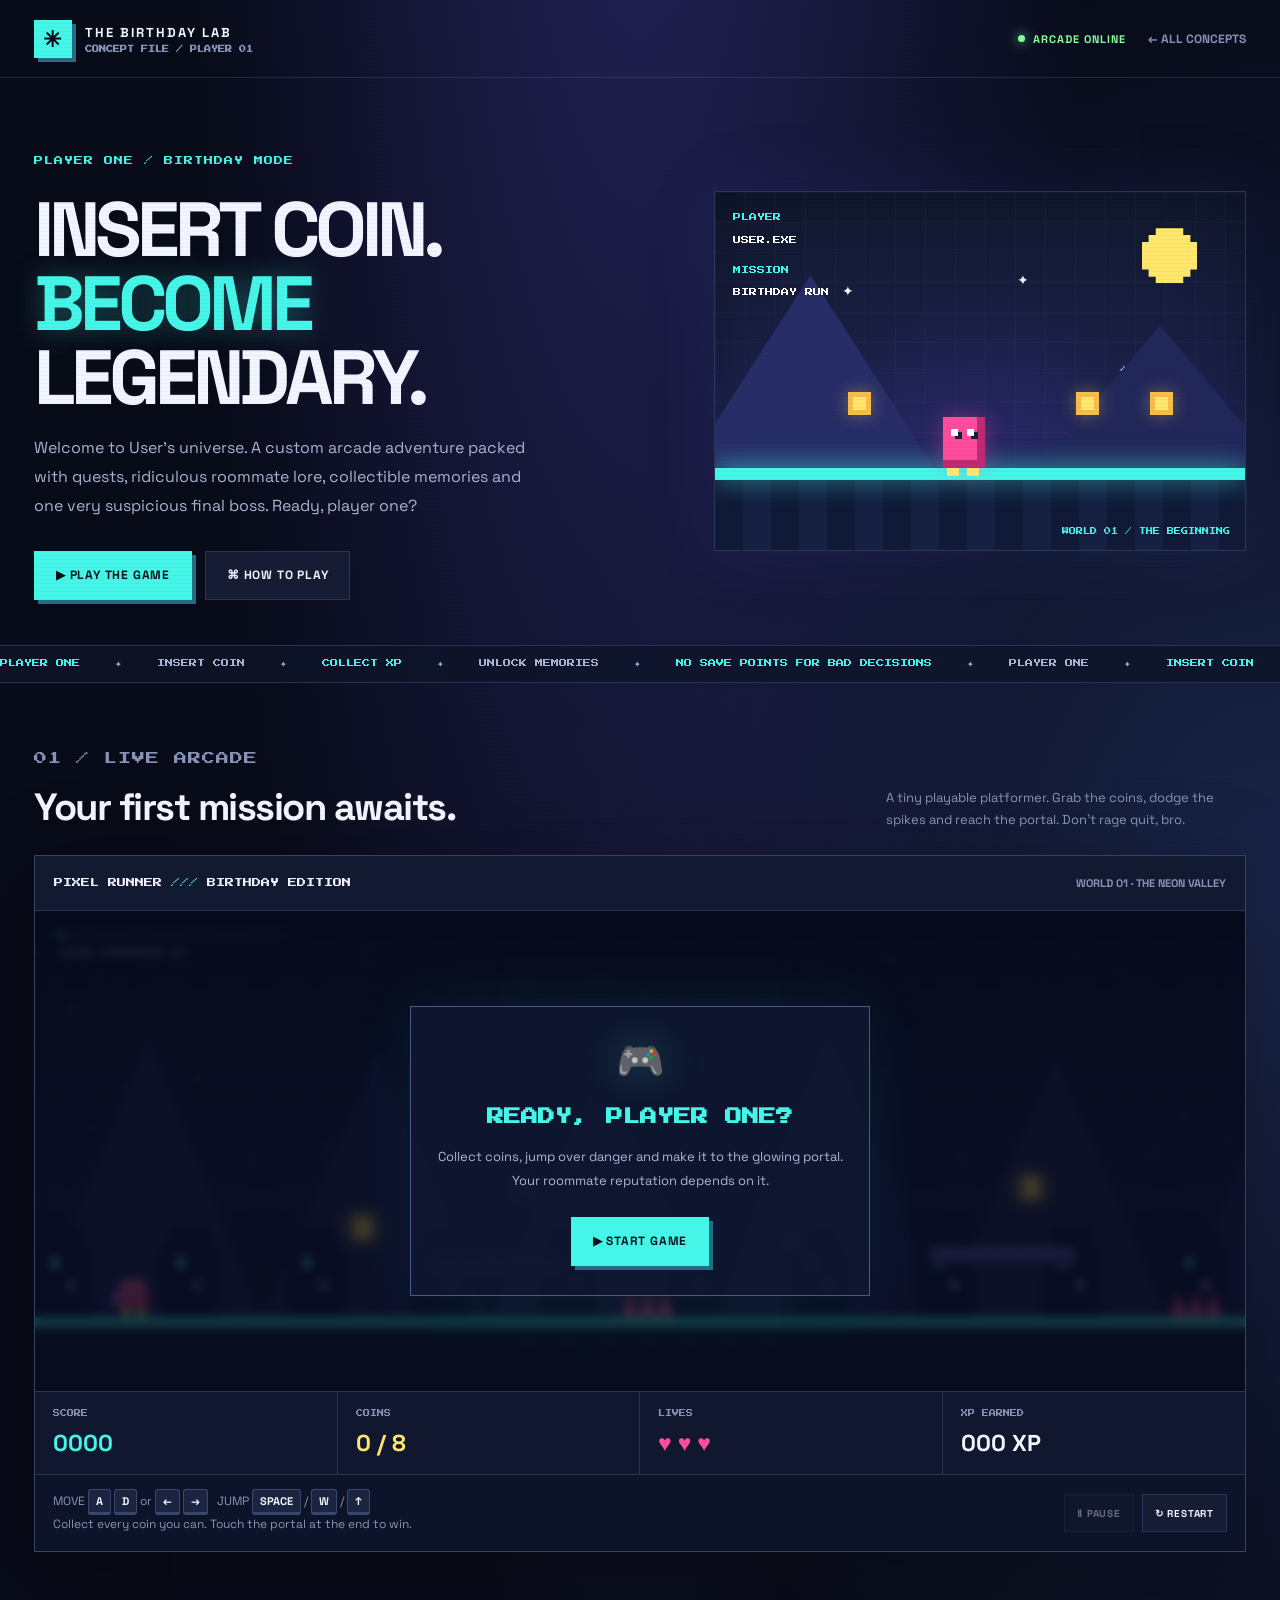
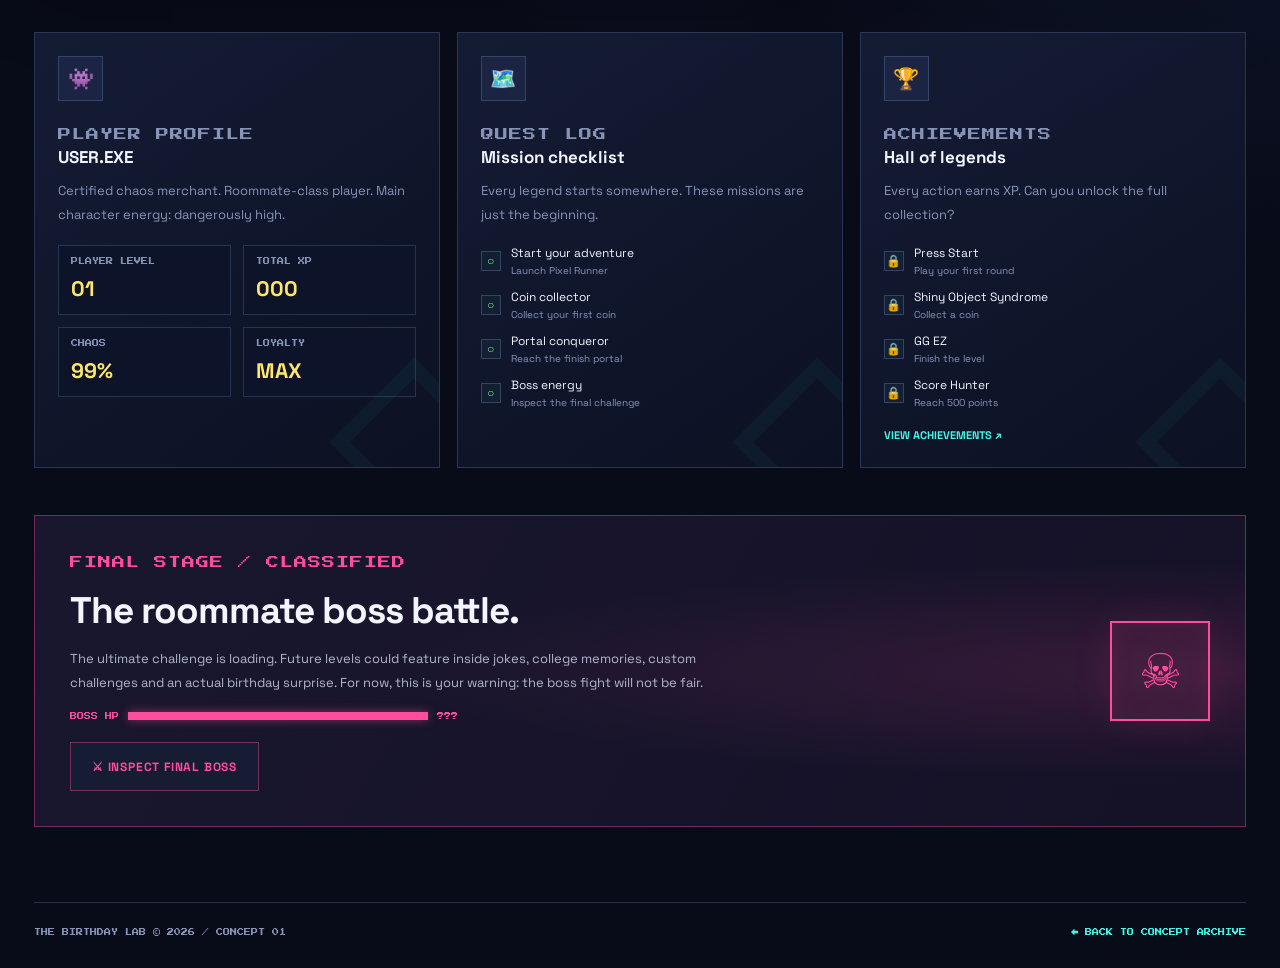
==== commit 21e01757: "refactor: generalize birthday theme content Co-authored-by: Copilot <223556219+Copilot@users.noreply" ====
--- a/themes/gamers-universe.html
+++ b/themes/gamers-universe.html
@@ -4,7 +4,7 @@
   <meta charset="UTF-8">
   <meta name="viewport" content="width=device-width, initial-scale=1.0">
   <meta name="theme-color" content="#080b18">
-  <meta name="description" content="The Gamer's Universe — a playable arcade birthday adventure for Atharva.">
+  <meta name="description" content="The Gamer's Universe — a playable arcade birthday adventure for User.">
   <title>The Gamer's Universe — The Birthday Lab</title>
   <link rel="preconnect" href="https://fonts.googleapis.com">
   <link rel="preconnect" href="https://fonts.gstatic.com" crossorigin>
@@ -31,7 +31,7 @@
         <p class="eyebrow">PLAYER ONE / BIRTHDAY MODE</p>
         <h1>INSERT COIN.<br><span class="highlight">BECOME</span><br>LEGENDARY.</h1>
         <p class="hero-description">
-          Welcome to Atharva's universe. A custom arcade adventure packed with
+          Welcome to User's universe. A custom arcade adventure packed with
           quests, ridiculous roommate lore, collectible memories and one very
           suspicious final boss. Ready, player one?
         </p>
@@ -56,7 +56,7 @@
         <div class="pixel-player"></div>
         <div class="visual-hud">
           <span class="hud-label">PLAYER</span>
-          <span class="hud-value">ATHARVA.EXE</span>
+          <span class="hud-value">USER.EXE</span>
           <span class="hud-label" style="margin-top:8px">MISSION</span>
           <span class="hud-value">BIRTHDAY RUN</span>
         </div>
@@ -150,7 +150,7 @@
       <article class="dash-card">
         <div class="dash-icon">👾</div>
         <p class="eyebrow">PLAYER PROFILE</p>
-        <h3>ATHARVA.EXE</h3>
+        <h3>USER.EXE</h3>
         <p>Certified chaos merchant. Roommate-class player. Main character energy: dangerously high.</p>
         <div class="profile-stats">
           <div class="mini-stat"><small>PLAYER LEVEL</small><strong id="profileLevel">01</strong></div>
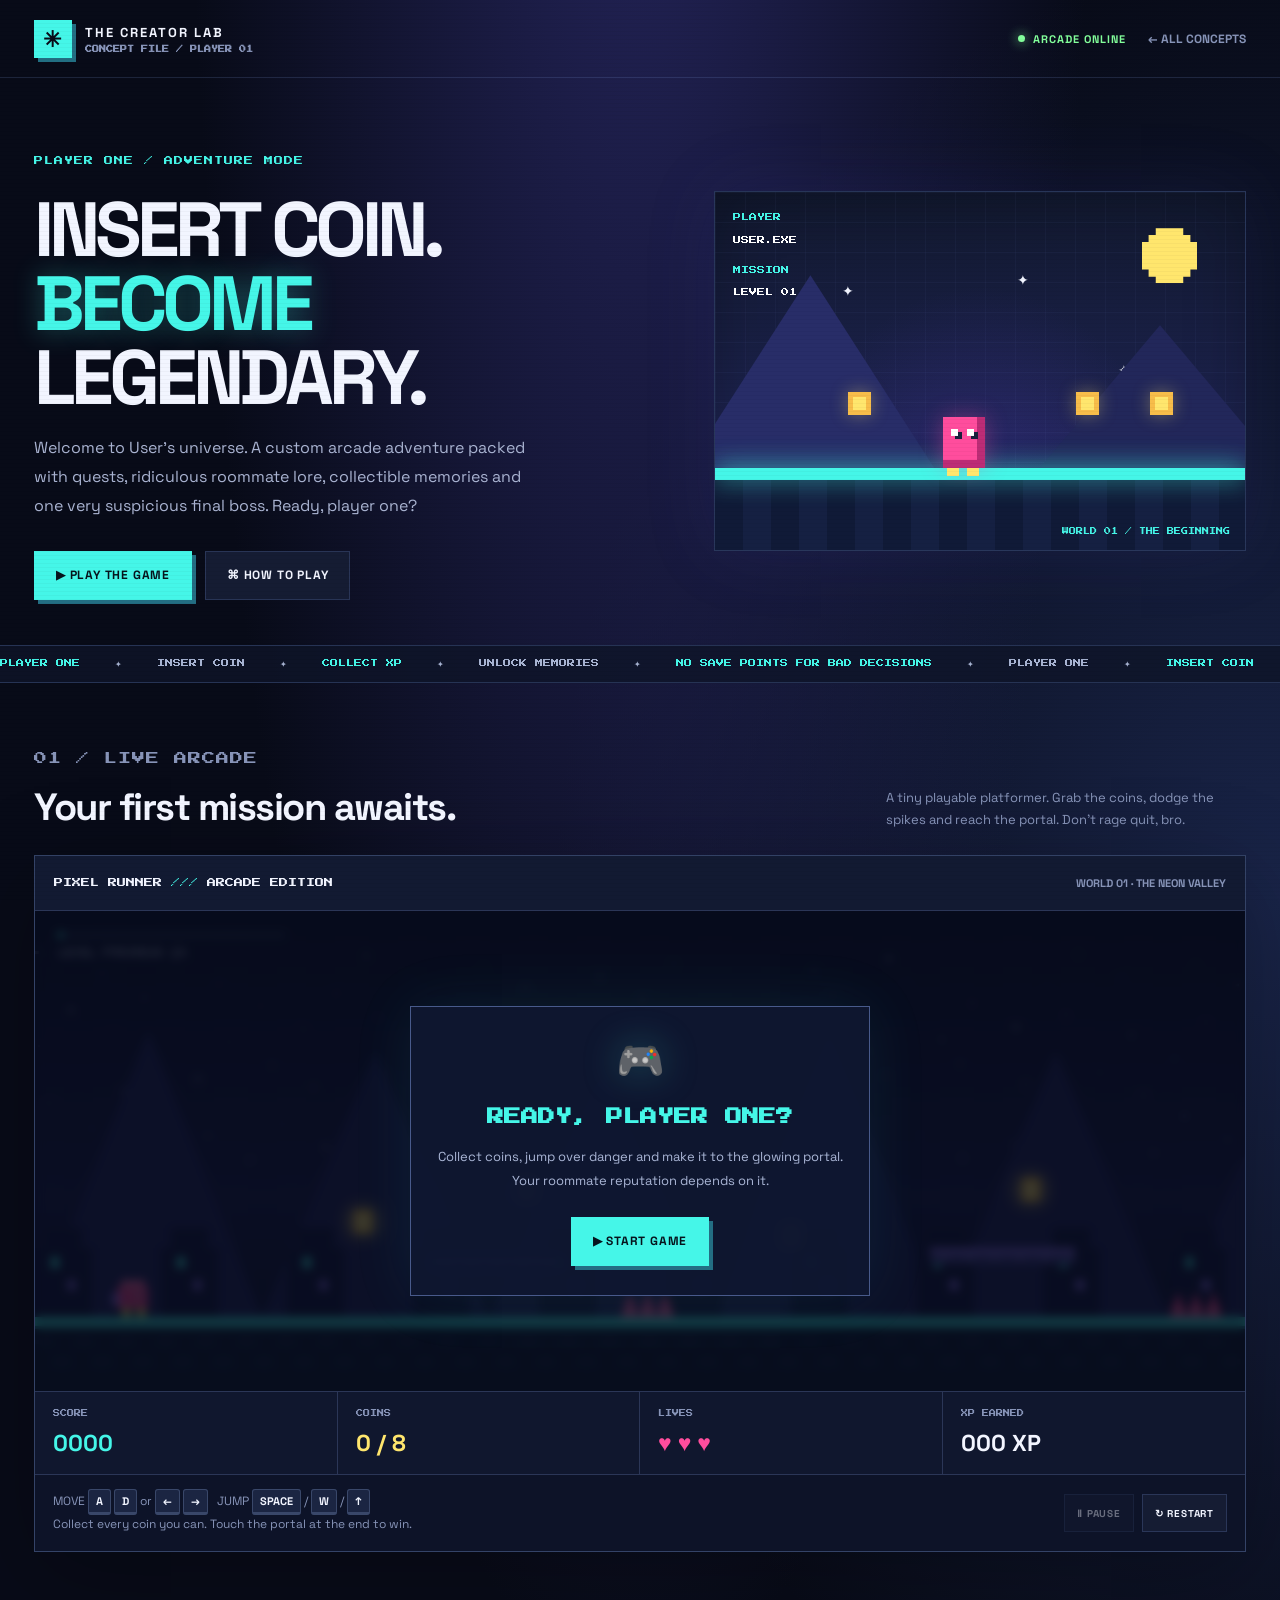
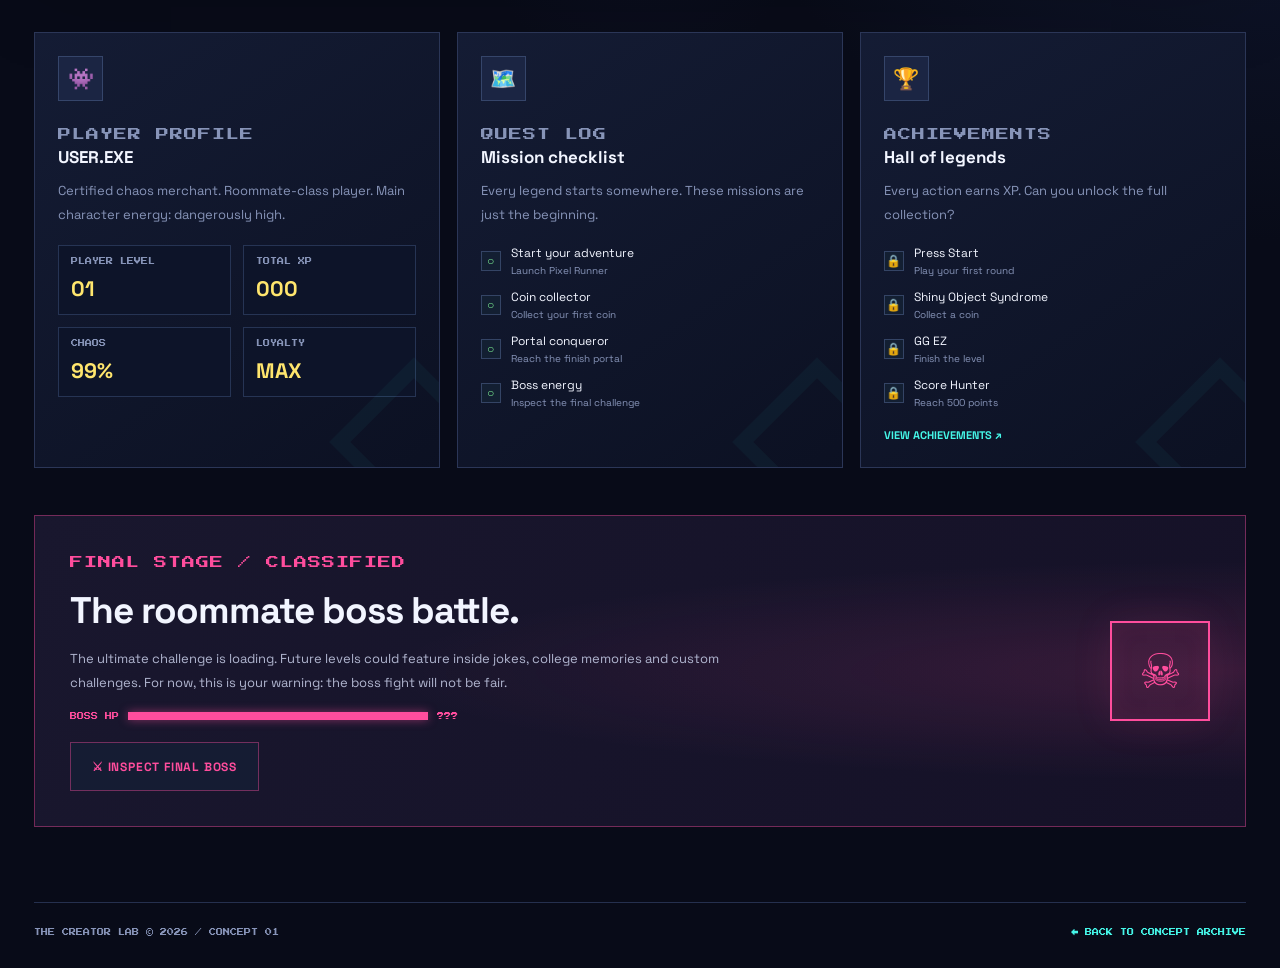
==== commit 705c8921: "docs: remove event-specific copy from concepts Co-authored-by: Copilot <223556219+Copilot@users.nore" ====
--- a/themes/gamers-universe.html
+++ b/themes/gamers-universe.html
@@ -4,8 +4,8 @@
   <meta charset="UTF-8">
   <meta name="viewport" content="width=device-width, initial-scale=1.0">
   <meta name="theme-color" content="#080b18">
-  <meta name="description" content="The Gamer's Universe — a playable arcade birthday adventure for User.">
-  <title>The Gamer's Universe — The Birthday Lab</title>
+  <meta name="description" content="The Gamer's Universe — a playable arcade adventure for User.">
+  <title>The Gamer's Universe — The Creator Lab</title>
   <link rel="preconnect" href="https://fonts.googleapis.com">
   <link rel="preconnect" href="https://fonts.gstatic.com" crossorigin>
   <link href="https://fonts.googleapis.com/css2?family=Press+Start+2P&family=Space+Grotesk:wght@400;500;600;700&display=swap" rel="stylesheet">
@@ -17,7 +17,7 @@
   <header class="topbar page-shell">
     <a class="brand" href="../index.html">
       <span class="brand-icon">✳</span>
-      <span>THE BIRTHDAY LAB<small>CONCEPT FILE / PLAYER 01</small></span>
+      <span>THE CREATOR LAB<small>CONCEPT FILE / PLAYER 01</small></span>
     </a>
     <div class="topbar-right">
       <span class="server-status"><span class="status-dot"></span> ARCADE ONLINE</span>
@@ -28,7 +28,7 @@
   <main class="page-shell">
     <section class="hero">
       <div class="hero-copy">
-        <p class="eyebrow">PLAYER ONE / BIRTHDAY MODE</p>
+        <p class="eyebrow">PLAYER ONE / ADVENTURE MODE</p>
         <h1>INSERT COIN.<br><span class="highlight">BECOME</span><br>LEGENDARY.</h1>
         <p class="hero-description">
           Welcome to User's universe. A custom arcade adventure packed with
@@ -58,7 +58,7 @@
           <span class="hud-label">PLAYER</span>
           <span class="hud-value">USER.EXE</span>
           <span class="hud-label" style="margin-top:8px">MISSION</span>
-          <span class="hud-value">BIRTHDAY RUN</span>
+          <span class="hud-value">LEVEL 01</span>
         </div>
         <div class="visual-tag">WORLD 01 / THE BEGINNING</div>
       </div>
@@ -88,7 +88,7 @@
 
       <div class="game-shell">
         <div class="game-topline">
-          <div class="game-name">PIXEL RUNNER <span>///</span> BIRTHDAY EDITION</div>
+          <div class="game-name">PIXEL RUNNER <span>///</span> ARCADE EDITION</div>
           <div class="game-level" id="levelLabel">WORLD 01 · THE NEON VALLEY</div>
         </div>
 
@@ -218,8 +218,8 @@
         <h2>The roommate boss battle.</h2>
         <p>
           The ultimate challenge is loading. Future levels could feature inside
-          jokes, college memories, custom challenges and an actual birthday
-          surprise. For now, this is your warning: the boss fight will not be fair.
+          jokes, college memories and custom challenges. For now, this is your
+          warning: the boss fight will not be fair.
         </p>
         <div class="boss-health">
           <span>BOSS HP</span>
@@ -232,7 +232,7 @@
     </section>
 
     <footer class="footer">
-      <span>THE BIRTHDAY LAB © 2026 / CONCEPT 01</span>
+      <span>THE CREATOR LAB © 2026 / CONCEPT 01</span>
       <a href="../index.html">← BACK TO CONCEPT ARCHIVE</a>
     </footer>
   </main>
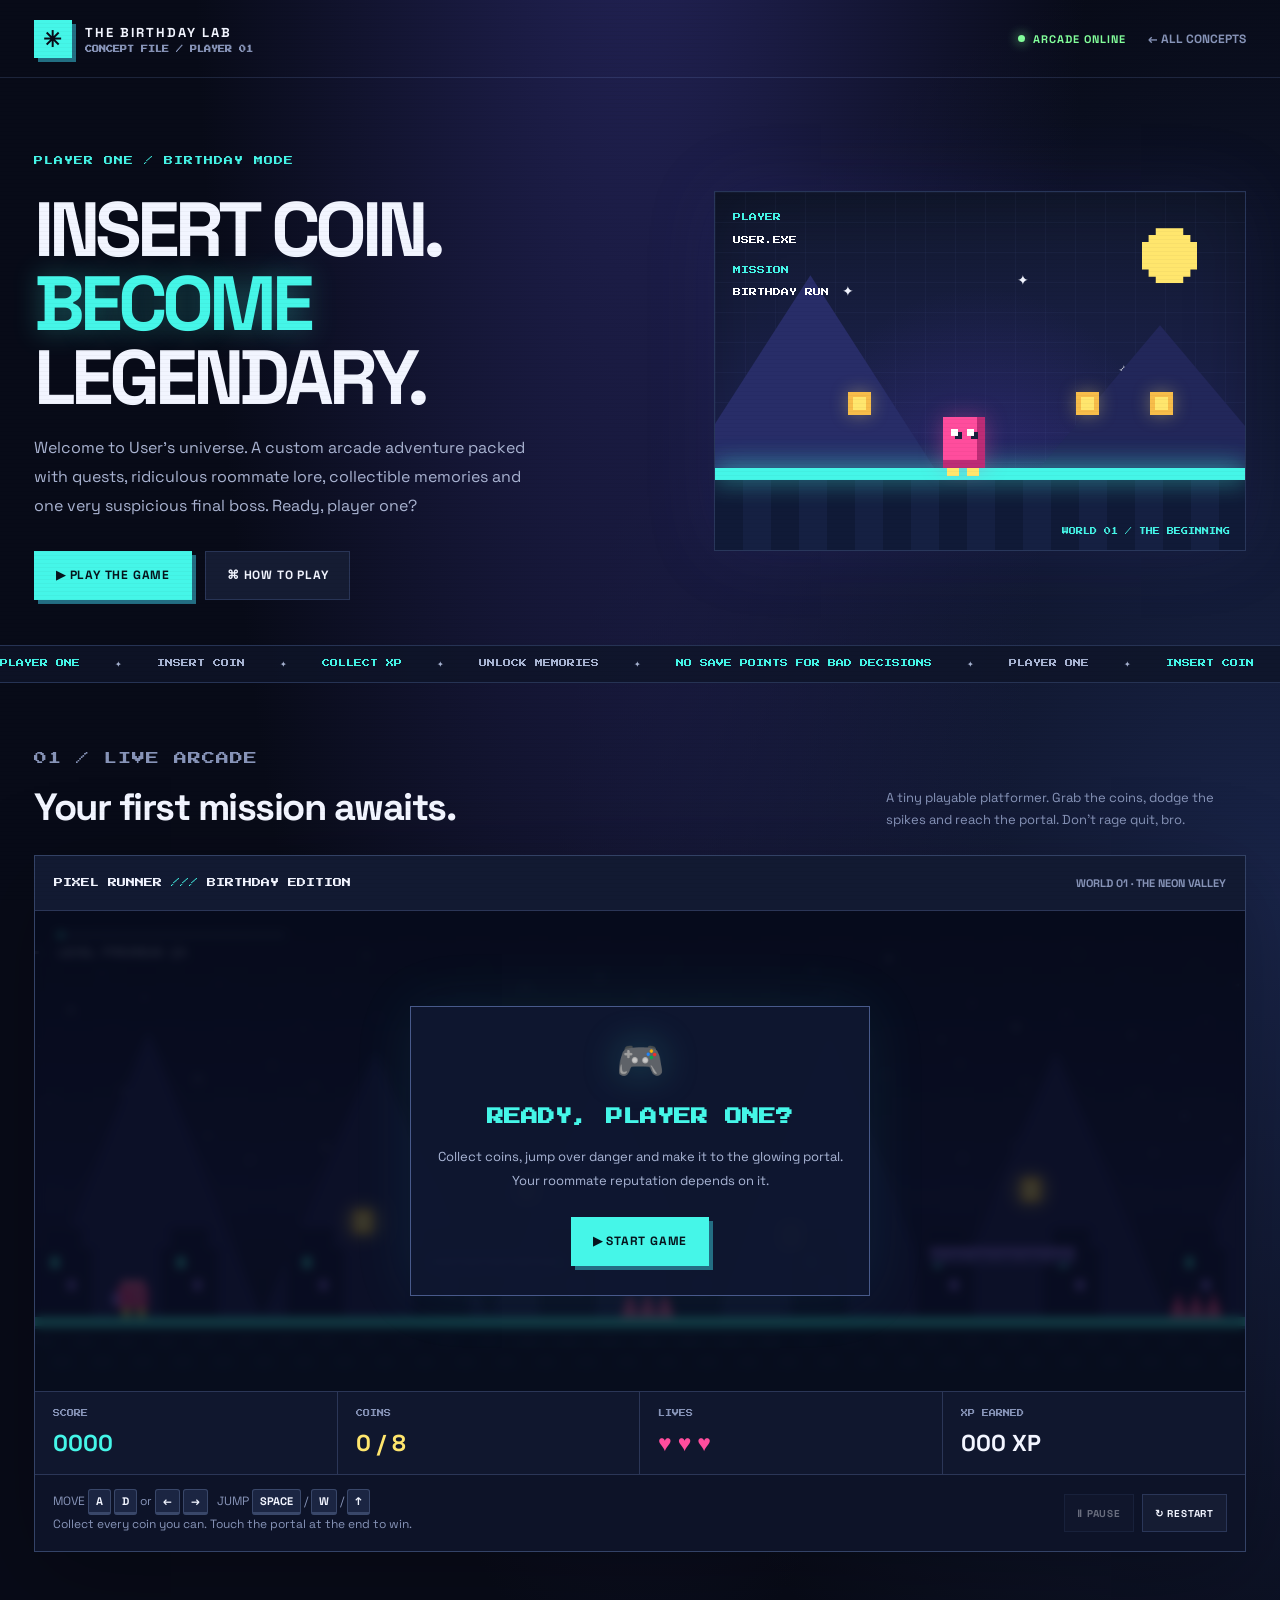
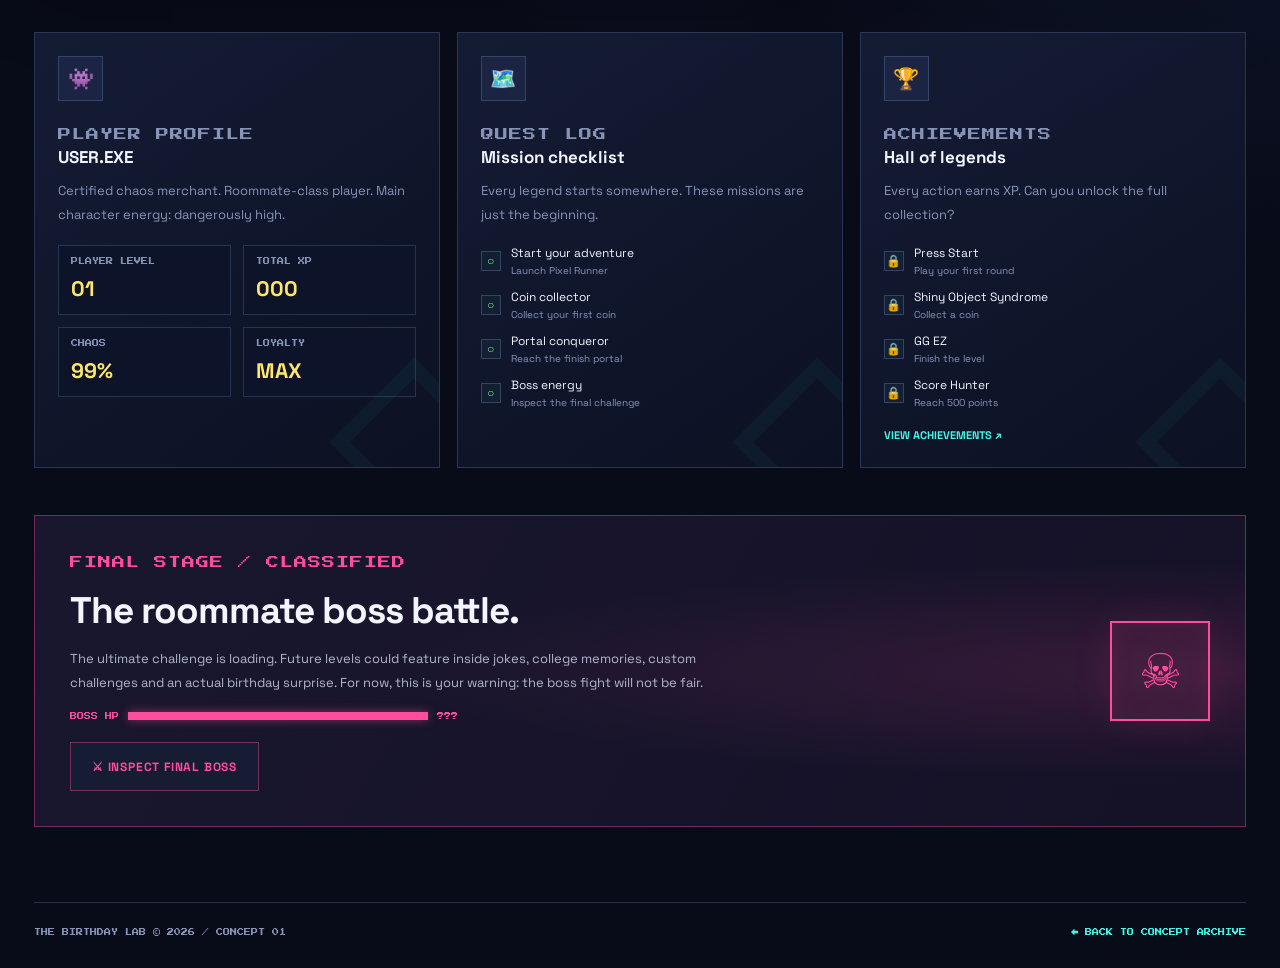
==== commit c3c4a573: "Merge pull request #9 from ayushtripathi-45/docs/creator-lab-readme docs: refresh Creator Lab docume" ====
--- a/themes/gamers-universe.html
+++ b/themes/gamers-universe.html
@@ -4,8 +4,8 @@
   <meta charset="UTF-8">
   <meta name="viewport" content="width=device-width, initial-scale=1.0">
   <meta name="theme-color" content="#080b18">
-  <meta name="description" content="The Gamer's Universe — a playable arcade adventure for User.">
-  <title>The Gamer's Universe — The Creator Lab</title>
+  <meta name="description" content="The Gamer's Universe — a playable arcade birthday adventure for User.">
+  <title>The Gamer's Universe — The Birthday Lab</title>
   <link rel="preconnect" href="https://fonts.googleapis.com">
   <link rel="preconnect" href="https://fonts.gstatic.com" crossorigin>
   <link href="https://fonts.googleapis.com/css2?family=Press+Start+2P&family=Space+Grotesk:wght@400;500;600;700&display=swap" rel="stylesheet">
@@ -17,7 +17,7 @@
   <header class="topbar page-shell">
     <a class="brand" href="../index.html">
       <span class="brand-icon">✳</span>
-      <span>THE CREATOR LAB<small>CONCEPT FILE / PLAYER 01</small></span>
+      <span>THE BIRTHDAY LAB<small>CONCEPT FILE / PLAYER 01</small></span>
     </a>
     <div class="topbar-right">
       <span class="server-status"><span class="status-dot"></span> ARCADE ONLINE</span>
@@ -28,7 +28,7 @@
   <main class="page-shell">
     <section class="hero">
       <div class="hero-copy">
-        <p class="eyebrow">PLAYER ONE / ADVENTURE MODE</p>
+        <p class="eyebrow">PLAYER ONE / BIRTHDAY MODE</p>
         <h1>INSERT COIN.<br><span class="highlight">BECOME</span><br>LEGENDARY.</h1>
         <p class="hero-description">
           Welcome to User's universe. A custom arcade adventure packed with
@@ -58,7 +58,7 @@
           <span class="hud-label">PLAYER</span>
           <span class="hud-value">USER.EXE</span>
           <span class="hud-label" style="margin-top:8px">MISSION</span>
-          <span class="hud-value">LEVEL 01</span>
+          <span class="hud-value">BIRTHDAY RUN</span>
         </div>
         <div class="visual-tag">WORLD 01 / THE BEGINNING</div>
       </div>
@@ -88,7 +88,7 @@
 
       <div class="game-shell">
         <div class="game-topline">
-          <div class="game-name">PIXEL RUNNER <span>///</span> ARCADE EDITION</div>
+          <div class="game-name">PIXEL RUNNER <span>///</span> BIRTHDAY EDITION</div>
           <div class="game-level" id="levelLabel">WORLD 01 · THE NEON VALLEY</div>
         </div>
 
@@ -218,8 +218,8 @@
         <h2>The roommate boss battle.</h2>
         <p>
           The ultimate challenge is loading. Future levels could feature inside
-          jokes, college memories and custom challenges. For now, this is your
-          warning: the boss fight will not be fair.
+          jokes, college memories, custom challenges and an actual birthday
+          surprise. For now, this is your warning: the boss fight will not be fair.
         </p>
         <div class="boss-health">
           <span>BOSS HP</span>
@@ -232,7 +232,7 @@
     </section>
 
     <footer class="footer">
-      <span>THE CREATOR LAB © 2026 / CONCEPT 01</span>
+      <span>THE BIRTHDAY LAB © 2026 / CONCEPT 01</span>
       <a href="../index.html">← BACK TO CONCEPT ARCHIVE</a>
     </footer>
   </main>
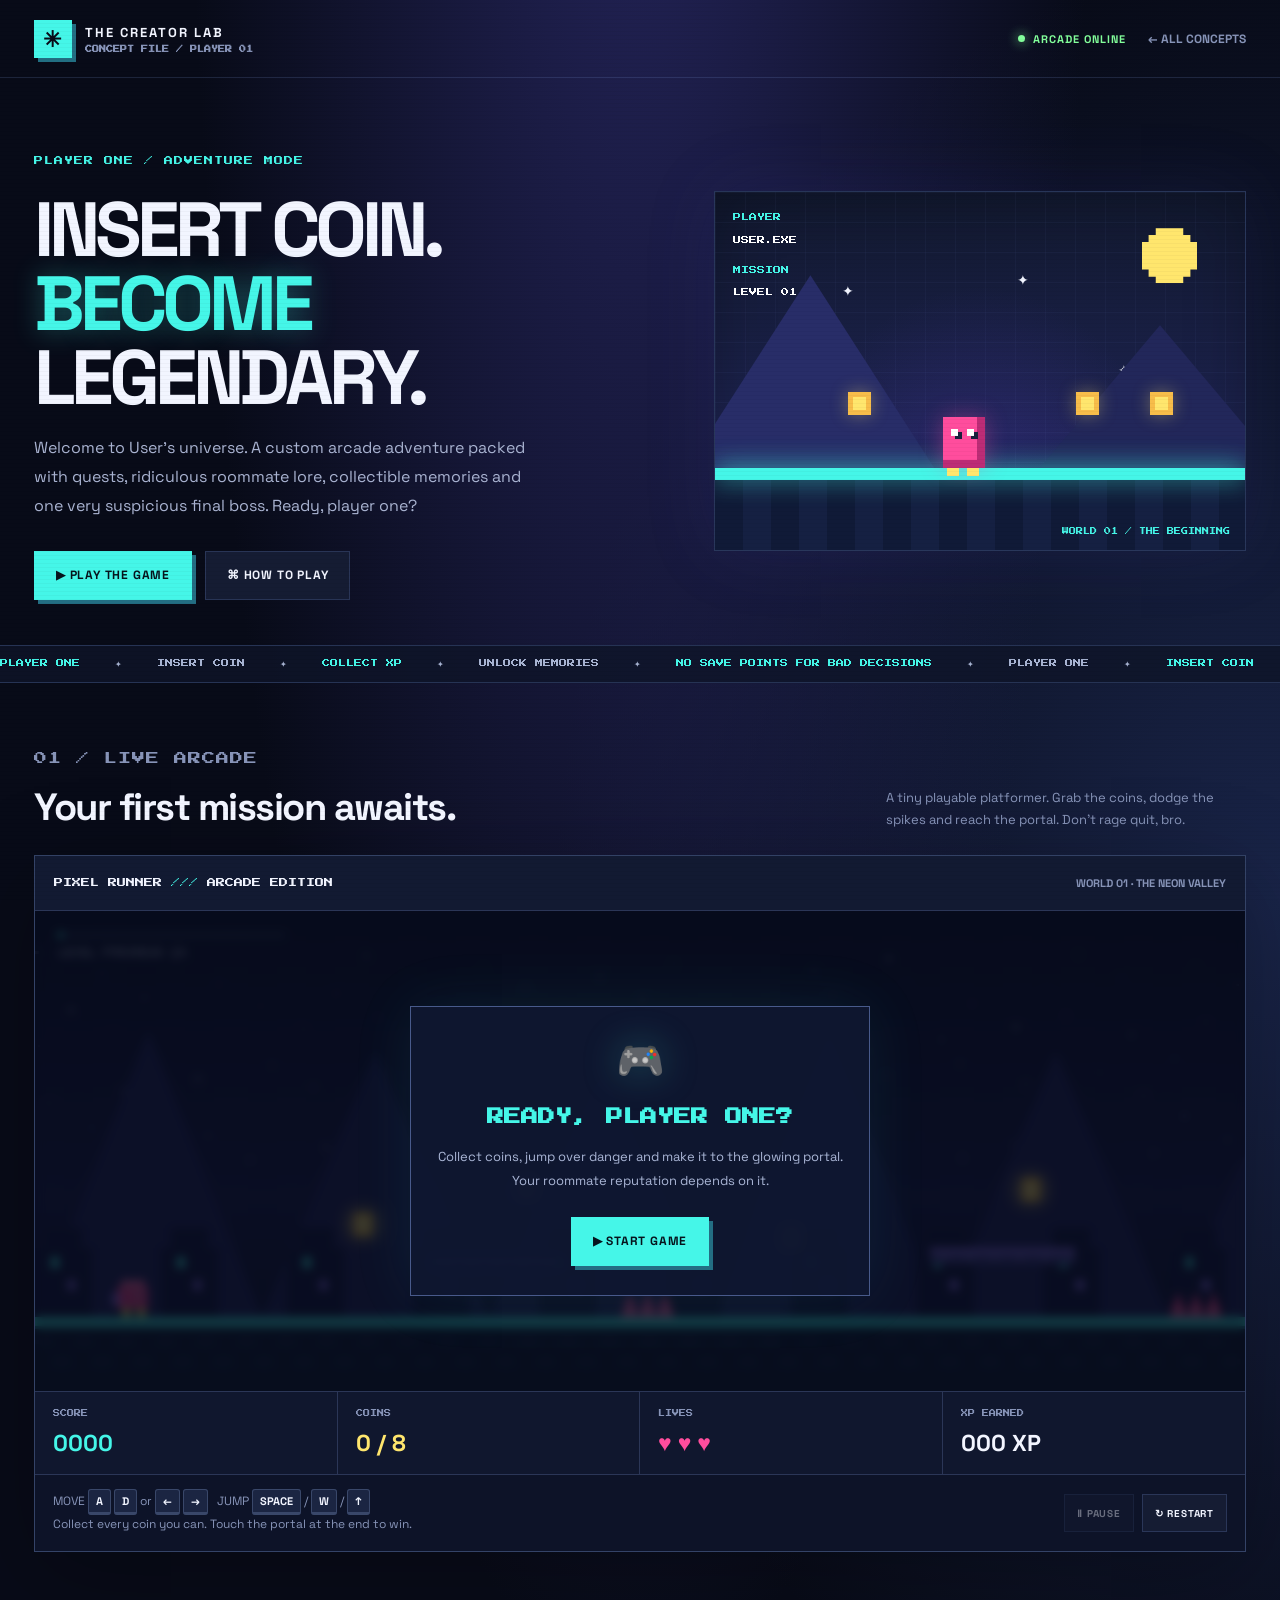
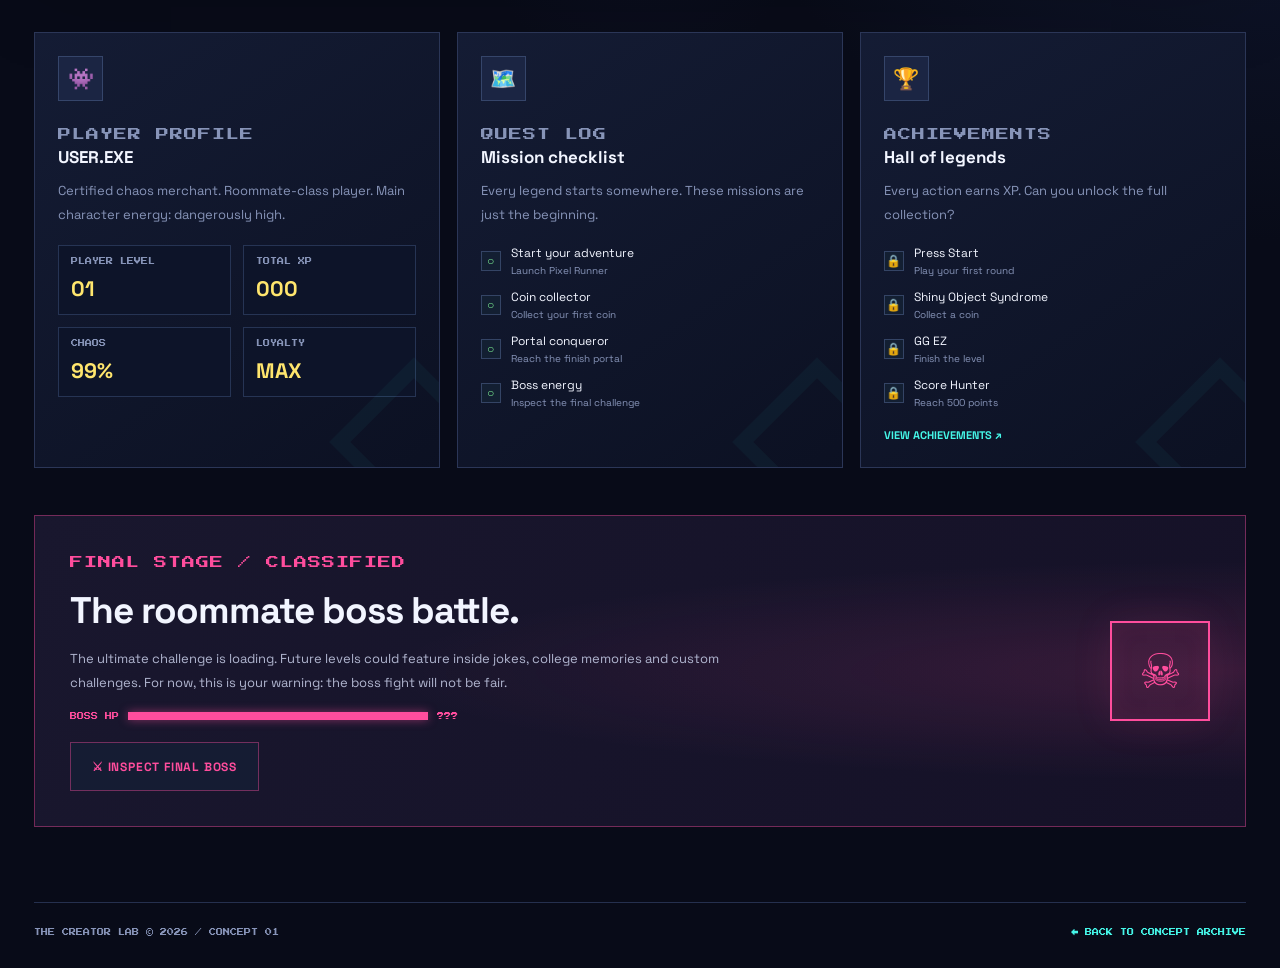
==== commit a9964a64: "Merge pull request #10 from ayushtripathi-45/docs/remove-event-specific-copy docs: generalize copy a" ====
--- a/themes/gamers-universe.html
+++ b/themes/gamers-universe.html
@@ -4,8 +4,8 @@
   <meta charset="UTF-8">
   <meta name="viewport" content="width=device-width, initial-scale=1.0">
   <meta name="theme-color" content="#080b18">
-  <meta name="description" content="The Gamer's Universe — a playable arcade birthday adventure for User.">
-  <title>The Gamer's Universe — The Birthday Lab</title>
+  <meta name="description" content="The Gamer's Universe — a playable arcade adventure for User.">
+  <title>The Gamer's Universe — The Creator Lab</title>
   <link rel="preconnect" href="https://fonts.googleapis.com">
   <link rel="preconnect" href="https://fonts.gstatic.com" crossorigin>
   <link href="https://fonts.googleapis.com/css2?family=Press+Start+2P&family=Space+Grotesk:wght@400;500;600;700&display=swap" rel="stylesheet">
@@ -17,7 +17,7 @@
   <header class="topbar page-shell">
     <a class="brand" href="../index.html">
       <span class="brand-icon">✳</span>
-      <span>THE BIRTHDAY LAB<small>CONCEPT FILE / PLAYER 01</small></span>
+      <span>THE CREATOR LAB<small>CONCEPT FILE / PLAYER 01</small></span>
     </a>
     <div class="topbar-right">
       <span class="server-status"><span class="status-dot"></span> ARCADE ONLINE</span>
@@ -28,7 +28,7 @@
   <main class="page-shell">
     <section class="hero">
       <div class="hero-copy">
-        <p class="eyebrow">PLAYER ONE / BIRTHDAY MODE</p>
+        <p class="eyebrow">PLAYER ONE / ADVENTURE MODE</p>
         <h1>INSERT COIN.<br><span class="highlight">BECOME</span><br>LEGENDARY.</h1>
         <p class="hero-description">
           Welcome to User's universe. A custom arcade adventure packed with
@@ -58,7 +58,7 @@
           <span class="hud-label">PLAYER</span>
           <span class="hud-value">USER.EXE</span>
           <span class="hud-label" style="margin-top:8px">MISSION</span>
-          <span class="hud-value">BIRTHDAY RUN</span>
+          <span class="hud-value">LEVEL 01</span>
         </div>
         <div class="visual-tag">WORLD 01 / THE BEGINNING</div>
       </div>
@@ -88,7 +88,7 @@
 
       <div class="game-shell">
         <div class="game-topline">
-          <div class="game-name">PIXEL RUNNER <span>///</span> BIRTHDAY EDITION</div>
+          <div class="game-name">PIXEL RUNNER <span>///</span> ARCADE EDITION</div>
           <div class="game-level" id="levelLabel">WORLD 01 · THE NEON VALLEY</div>
         </div>
 
@@ -218,8 +218,8 @@
         <h2>The roommate boss battle.</h2>
         <p>
           The ultimate challenge is loading. Future levels could feature inside
-          jokes, college memories, custom challenges and an actual birthday
-          surprise. For now, this is your warning: the boss fight will not be fair.
+          jokes, college memories and custom challenges. For now, this is your
+          warning: the boss fight will not be fair.
         </p>
         <div class="boss-health">
           <span>BOSS HP</span>
@@ -232,7 +232,7 @@
     </section>
 
     <footer class="footer">
-      <span>THE BIRTHDAY LAB © 2026 / CONCEPT 01</span>
+      <span>THE CREATOR LAB © 2026 / CONCEPT 01</span>
       <a href="../index.html">← BACK TO CONCEPT ARCHIVE</a>
     </footer>
   </main>
